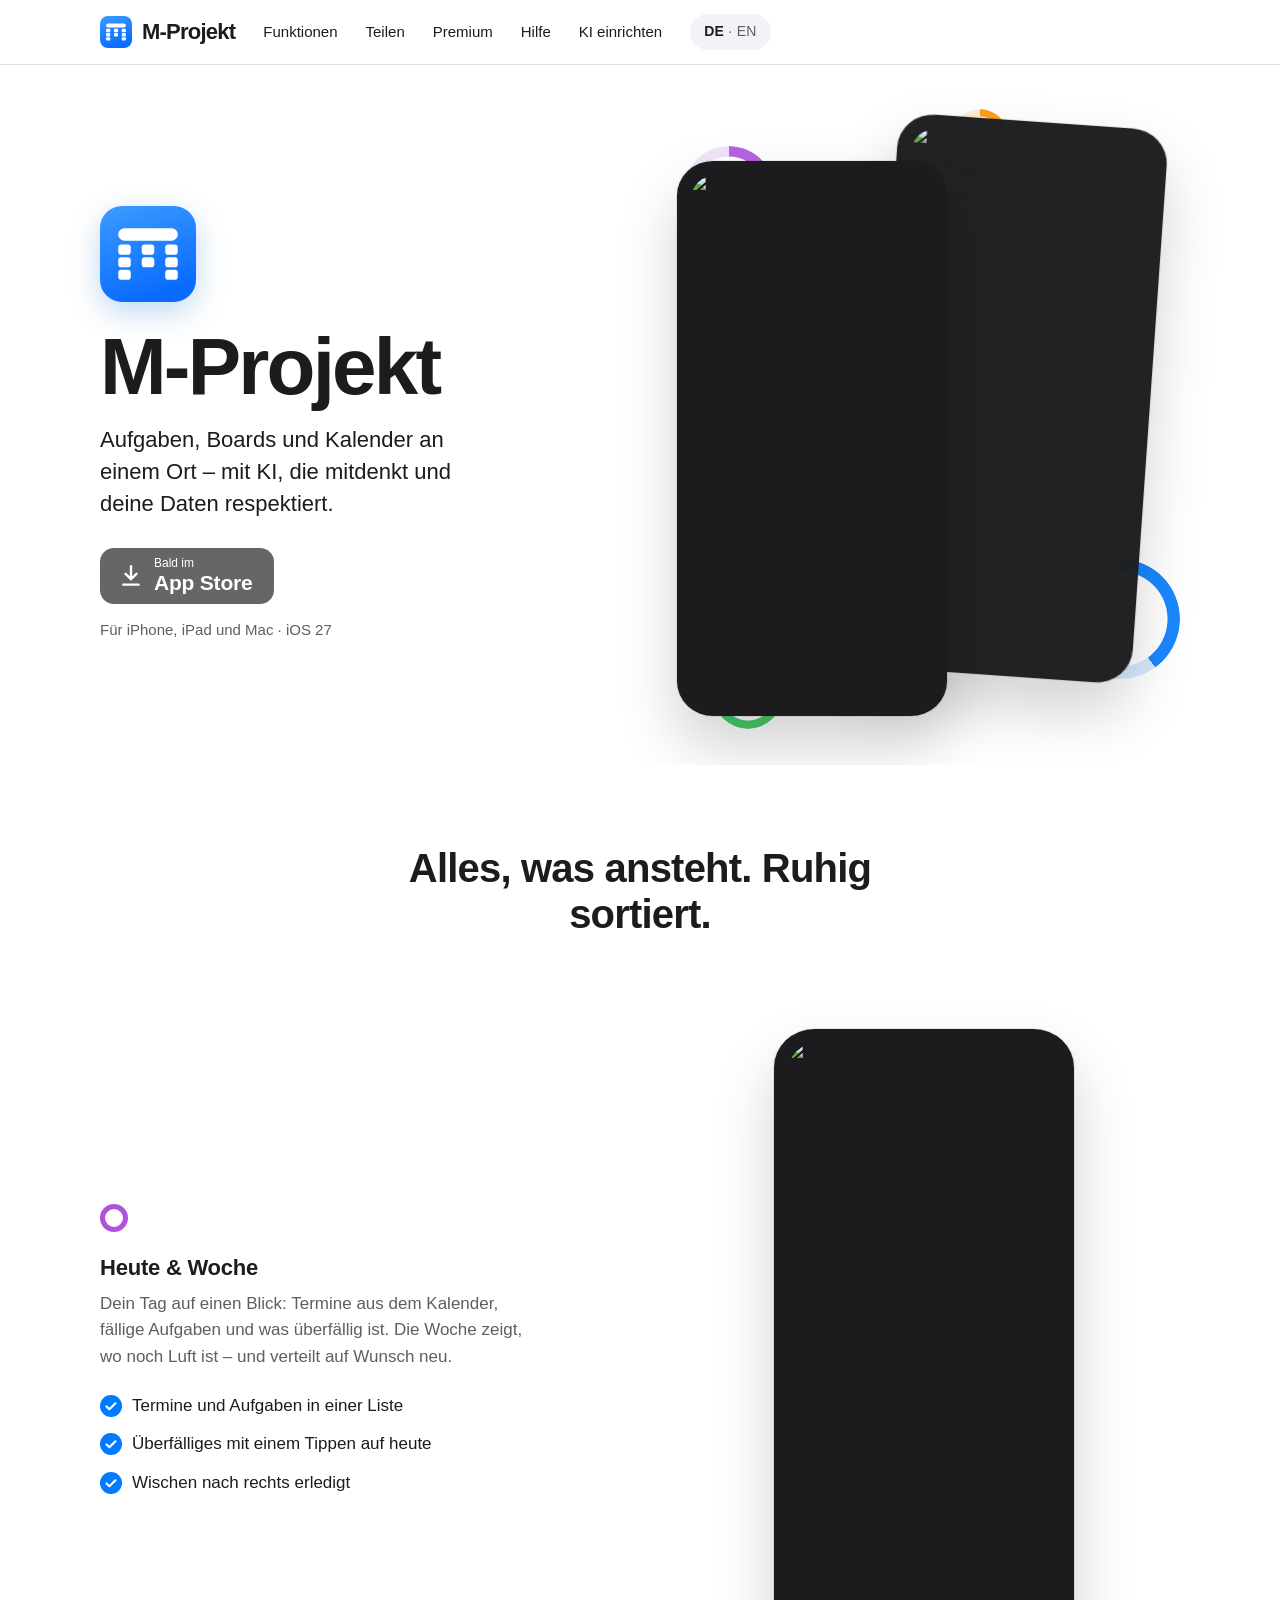
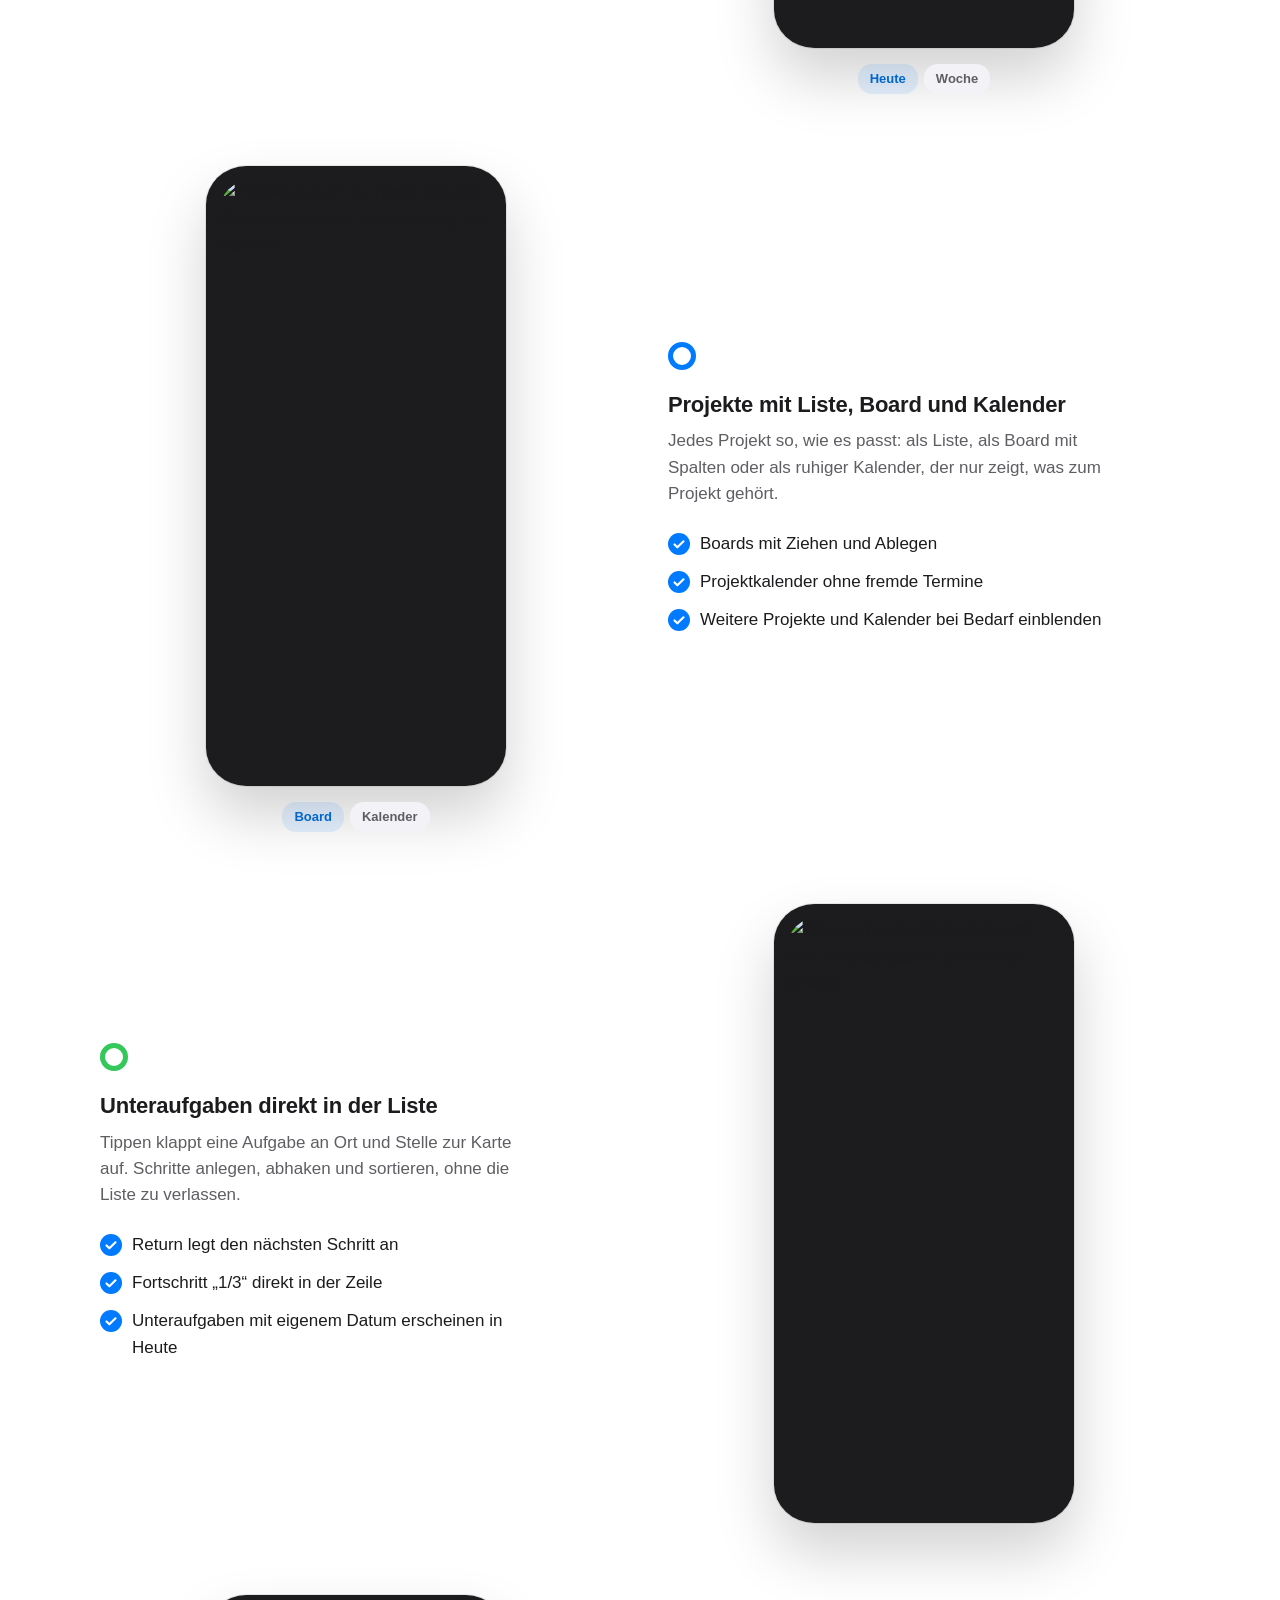
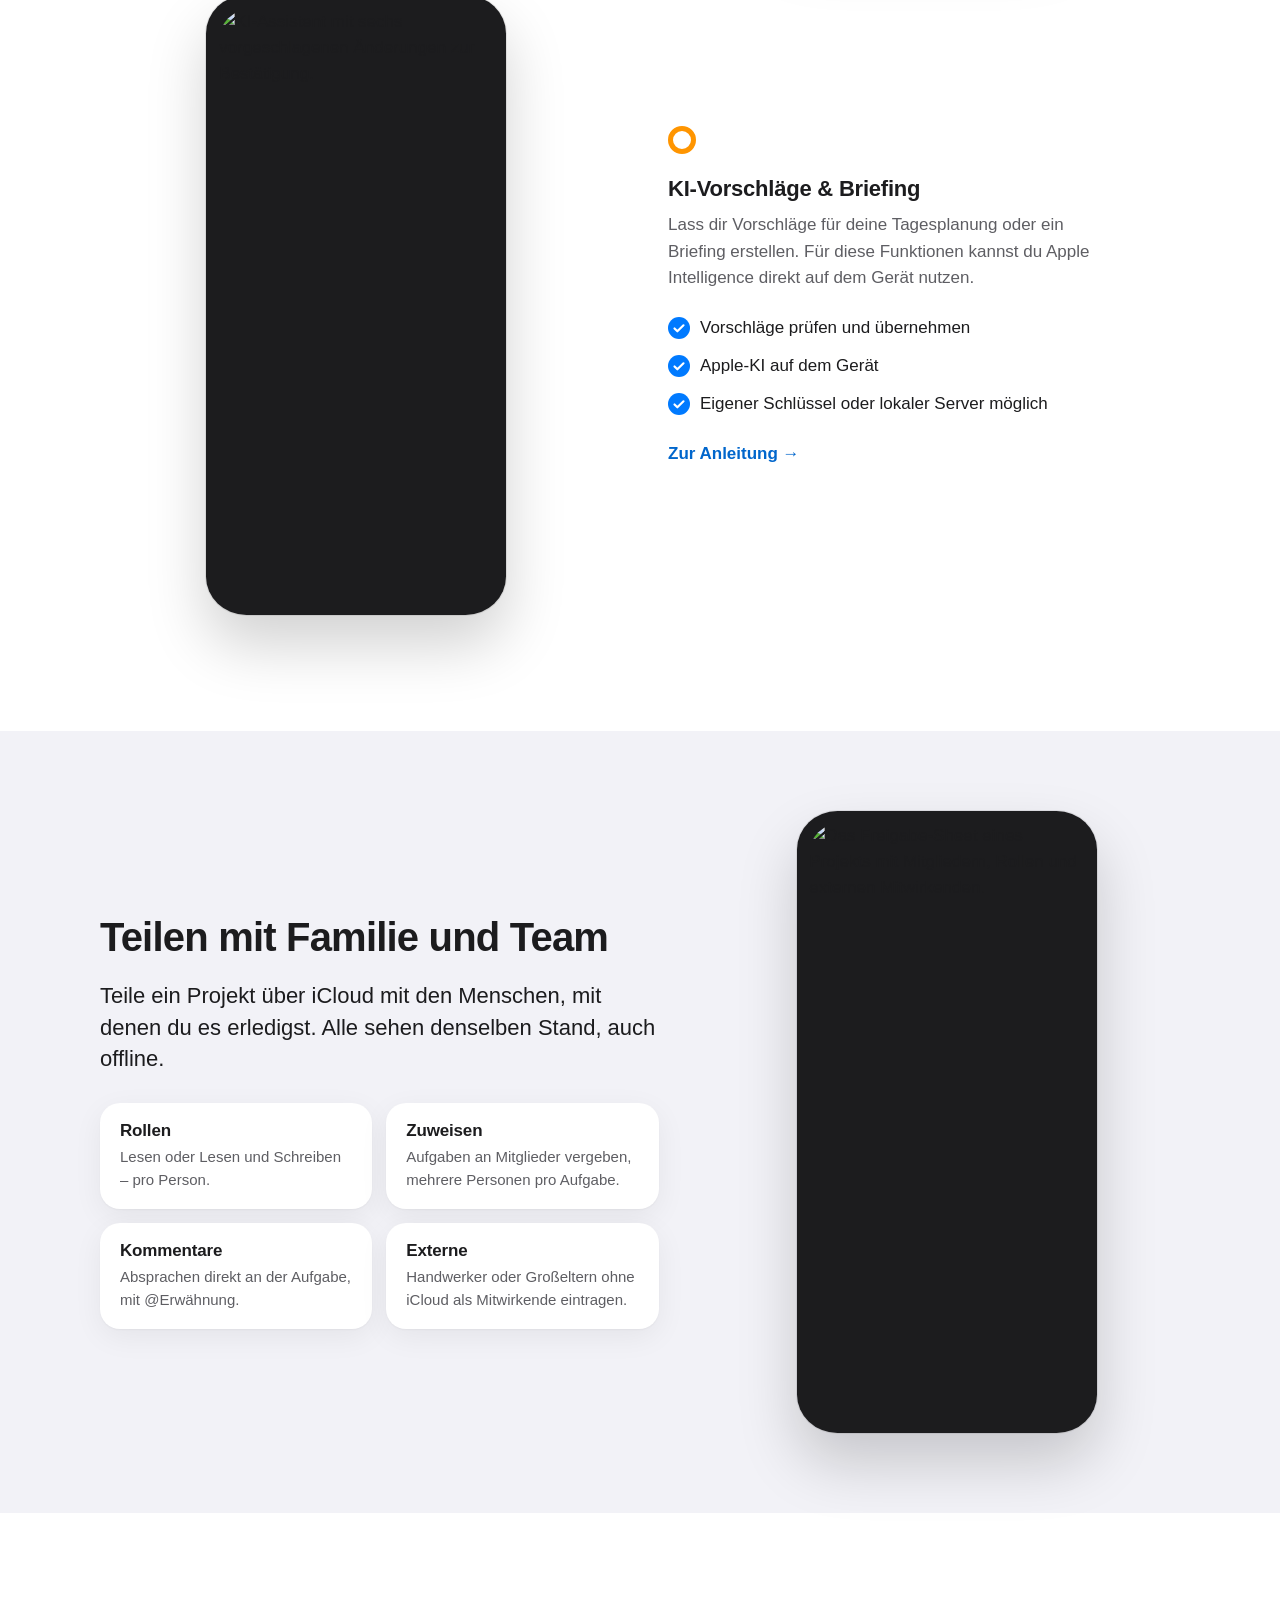
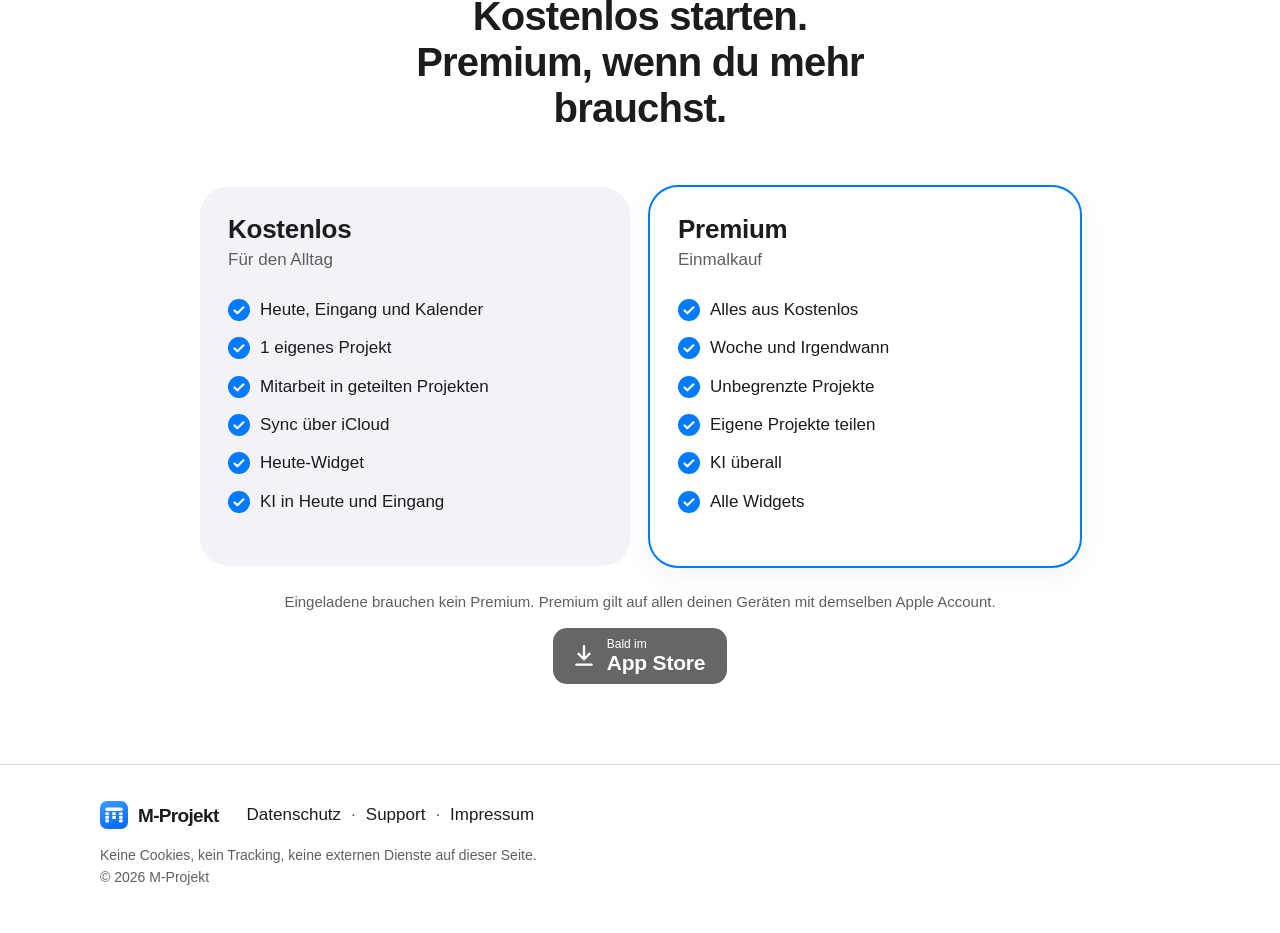
==== index.html @ ed5dd3a6 "Website für M-Projekt und aktuelle App-Funktionen überarbeiten Co-Authored-By: Claude Opus 5.5 <nore" ====
<!doctype html>
<html lang="de">
<head>
<meta charset="utf-8">
<meta name="viewport" content="width=device-width, initial-scale=1, viewport-fit=cover">
<title>M-Projekt – Aufgaben, Boards und Kalender</title>
<meta name="description" content="M-Projekt für iPhone, iPad und Mac: Aufgaben, Boards und Kalender an einem Ort – mit KI, die mitdenkt und deine Daten respektiert.">
<meta name="color-scheme" content="light dark">
<meta name="theme-color" content="#ffffff" media="(prefers-color-scheme: light)">
<meta name="theme-color" content="#000000" media="(prefers-color-scheme: dark)">
<link rel="icon" href="assets/app-icon.svg" type="image/svg+xml">
<link rel="apple-touch-icon" href="assets/apple-touch-icon.png">
<link rel="alternate" hreflang="en" href="en/index.html">
<link rel="stylesheet" href="assets/site.css">
<script src="assets/site.js"></script>
</head>
<body class="page-index">
<a class="skip" href="#inhalt">Zum Inhalt springen</a>
<header class="top">
<div class="wrap top-in">
<a class="brand" href="index.html" aria-label="M-Projekt"><img src="assets/app-icon.svg" alt="" width="32" height="32"><span class="wm" aria-hidden="true">M-Projekt</span></a>
<nav aria-label="Hauptnavigation"><ul class="nav"><li><a href="index.html#funktionen">Funktionen</a></li><li><a href="index.html#teilen">Teilen</a></li><li><a href="index.html#premium">Premium</a></li><li><a href="hilfe.html">Hilfe</a></li><li><a href="ki-setup.html">KI einrichten</a></li></ul></nav>
<a class="lang" href="en/index.html" hreflang="en" lang="en" aria-label="English"><span aria-hidden="true"><b>DE</b> · EN</span></a>
</div>
</header>
<main id="inhalt">
<section class="hero">
<div class="wrap hero-in">
<div class="hero-txt">
<img class="hero-icon" src="assets/app-icon.svg" alt="" width="96" height="96">
<h1 class="hero-wm"><span class="wm wm-xl">M-Projekt</span></h1>
<p class="lead">Aufgaben, Boards und Kalender an einem Ort – mit KI, die mitdenkt und deine Daten respektiert.</p>
<div class="hero-cta"><span class="store soon" role="note" aria-label="M-Projekt: bald im App Store"><svg class="store-ic" viewBox="0 0 24 24" aria-hidden="true"><path d="M12 3v12m0 0l-5-5m5 5l5-5M5 20h14" fill="none" stroke="currentColor" stroke-width="2.2" stroke-linecap="round" stroke-linejoin="round"/></svg><span><small>Bald im</small><strong>App Store</strong></span></span></div>
<p class="muted small">Für iPhone, iPad und Mac · iOS 27</p>
</div>
<div class="hero-img"><div class="rings hero-rings" aria-hidden="true"><span style="--c:#af52de;--p:50%"></span><span style="--c:#007aff;--p:40%"></span><span style="--c:#34c759;--p:65%"></span><span style="--c:#ff9500;--p:20%"></span></div><figure class="phone back"><picture><source srcset="assets/img/board-dark.webp" media="(prefers-color-scheme: dark)"><img src="assets/img/board.webp" alt="Projekt „Haus“ als Board mit den Spalten Finanzen, Renovierung und Routine." width="393" height="852" decoding="async"></picture></figure><figure class="phone front"><picture><source srcset="assets/img/heute-dark.webp" media="(prefers-color-scheme: dark)"><img src="assets/img/heute.webp" alt="M-Projekt auf dem iPhone: die Ansicht Heute mit zwei Terminen, einem KI-Vorschlag und den Aufgaben des Tages." width="393" height="852" decoding="async"></picture></figure></div>
</div>
</section>
<section class="sec" id="funktionen" aria-labelledby="h-funktionen">
<div class="wrap">
<h2 id="h-funktionen" class="sec-title">Alles, was ansteht. Ruhig sortiert.</h2>
<article class="feat reveal" id="f-heute">
<div class="feat-txt"><span class="ring-dot" style="--c:#af52de" aria-hidden="true"></span><h3>Heute & Woche</h3><p>Dein Tag auf einen Blick: Termine aus dem Kalender, fällige Aufgaben und was überfällig ist. Die Woche zeigt, wo noch Luft ist – und verteilt auf Wunsch neu.</p><ul class="ticks"><li><svg class="ck" viewBox="0 0 20 20" aria-hidden="true"><path d="M5 10.5l3.2 3.2L15 7" fill="none" stroke="currentColor" stroke-width="2.4" stroke-linecap="round" stroke-linejoin="round"/></svg>Termine und Aufgaben in einer Liste</li><li><svg class="ck" viewBox="0 0 20 20" aria-hidden="true"><path d="M5 10.5l3.2 3.2L15 7" fill="none" stroke="currentColor" stroke-width="2.4" stroke-linecap="round" stroke-linejoin="round"/></svg>Überfälliges mit einem Tippen auf heute</li><li><svg class="ck" viewBox="0 0 20 20" aria-hidden="true"><path d="M5 10.5l3.2 3.2L15 7" fill="none" stroke="currentColor" stroke-width="2.4" stroke-linecap="round" stroke-linejoin="round"/></svg>Wischen nach rechts erledigt</li></ul></div>
<div class="feat-img"><figure class="phone cycle"><div class="screen"><picture class="layer l0"><source srcset="assets/img/heute-dark.webp" media="(prefers-color-scheme: dark)"><img src="assets/img/heute.webp" alt="M-Projekt auf dem iPhone: die Ansicht Heute mit zwei Terminen, einem KI-Vorschlag und den Aufgaben des Tages." width="393" height="852" loading="lazy" decoding="async"></picture><picture class="layer l1"><source srcset="assets/img/woche-dark.webp" media="(prefers-color-scheme: dark)"><img src="assets/img/woche.webp" alt="" width="393" height="852" loading="lazy" decoding="async"></picture></div></figure><div class="cyc-labels" aria-hidden="true"><span class="cyc-l l0">Heute</span><span class="cyc-l l1">Woche</span></div></div></article><article class="feat reveal rev" id="f-projekte">
<div class="feat-txt"><span class="ring-dot" style="--c:#007aff" aria-hidden="true"></span><h3>Projekte mit Liste, Board und Kalender</h3><p>Jedes Projekt so, wie es passt: als Liste, als Board mit Spalten oder als ruhiger Kalender, der nur zeigt, was zum Projekt gehört.</p><ul class="ticks"><li><svg class="ck" viewBox="0 0 20 20" aria-hidden="true"><path d="M5 10.5l3.2 3.2L15 7" fill="none" stroke="currentColor" stroke-width="2.4" stroke-linecap="round" stroke-linejoin="round"/></svg>Boards mit Ziehen und Ablegen</li><li><svg class="ck" viewBox="0 0 20 20" aria-hidden="true"><path d="M5 10.5l3.2 3.2L15 7" fill="none" stroke="currentColor" stroke-width="2.4" stroke-linecap="round" stroke-linejoin="round"/></svg>Projektkalender ohne fremde Termine</li><li><svg class="ck" viewBox="0 0 20 20" aria-hidden="true"><path d="M5 10.5l3.2 3.2L15 7" fill="none" stroke="currentColor" stroke-width="2.4" stroke-linecap="round" stroke-linejoin="round"/></svg>Weitere Projekte und Kalender bei Bedarf einblenden</li></ul></div>
<div class="feat-img"><figure class="phone cycle"><div class="screen"><picture class="layer l0"><source srcset="assets/img/board-dark.webp" media="(prefers-color-scheme: dark)"><img src="assets/img/board.webp" alt="Projekt „Haus“ als Board mit den Spalten Finanzen, Renovierung und Routine." width="393" height="852" loading="lazy" decoding="async"></picture><picture class="layer l1"><source srcset="assets/img/kalender-dark.webp" media="(prefers-color-scheme: dark)"><img src="assets/img/kalender.webp" alt="" width="393" height="852" loading="lazy" decoding="async"></picture></div></figure><div class="cyc-labels" aria-hidden="true"><span class="cyc-l l0">Board</span><span class="cyc-l l1">Kalender</span></div></div></article><article class="feat reveal" id="f-unteraufgaben">
<div class="feat-txt"><span class="ring-dot" style="--c:#34c759" aria-hidden="true"></span><h3>Unteraufgaben direkt in der Liste</h3><p>Tippen klappt eine Aufgabe an Ort und Stelle zur Karte auf. Schritte anlegen, abhaken und sortieren, ohne die Liste zu verlassen.</p><ul class="ticks"><li><svg class="ck" viewBox="0 0 20 20" aria-hidden="true"><path d="M5 10.5l3.2 3.2L15 7" fill="none" stroke="currentColor" stroke-width="2.4" stroke-linecap="round" stroke-linejoin="round"/></svg>Return legt den nächsten Schritt an</li><li><svg class="ck" viewBox="0 0 20 20" aria-hidden="true"><path d="M5 10.5l3.2 3.2L15 7" fill="none" stroke="currentColor" stroke-width="2.4" stroke-linecap="round" stroke-linejoin="round"/></svg>Fortschritt „1/3“ direkt in der Zeile</li><li><svg class="ck" viewBox="0 0 20 20" aria-hidden="true"><path d="M5 10.5l3.2 3.2L15 7" fill="none" stroke="currentColor" stroke-width="2.4" stroke-linecap="round" stroke-linejoin="round"/></svg>Unteraufgaben mit eigenem Datum erscheinen in Heute</li></ul></div>
<div class="feat-img"><figure class="phone "><picture><source srcset="assets/img/unteraufgaben-dark.webp" media="(prefers-color-scheme: dark)"><img src="assets/img/unteraufgaben.webp" alt="Eine aufgeklappte Aufgabe mit drei Unteraufgaben, eine davon erledigt." width="393" height="852" loading="lazy" decoding="async"></picture></figure></div></article><article class="feat reveal rev" id="f-ki">
<div class="feat-txt"><span class="ring-dot" style="--c:#ff9500" aria-hidden="true"></span><h3>KI-Vorschläge & Briefing</h3><p>Lass dir Vorschläge für deine Tagesplanung oder ein Briefing erstellen. Für diese Funktionen kannst du Apple Intelligence direkt auf dem Gerät nutzen.</p><ul class="ticks"><li><svg class="ck" viewBox="0 0 20 20" aria-hidden="true"><path d="M5 10.5l3.2 3.2L15 7" fill="none" stroke="currentColor" stroke-width="2.4" stroke-linecap="round" stroke-linejoin="round"/></svg>Vorschläge prüfen und übernehmen</li><li><svg class="ck" viewBox="0 0 20 20" aria-hidden="true"><path d="M5 10.5l3.2 3.2L15 7" fill="none" stroke="currentColor" stroke-width="2.4" stroke-linecap="round" stroke-linejoin="round"/></svg>Apple-KI auf dem Gerät</li><li><svg class="ck" viewBox="0 0 20 20" aria-hidden="true"><path d="M5 10.5l3.2 3.2L15 7" fill="none" stroke="currentColor" stroke-width="2.4" stroke-linecap="round" stroke-linejoin="round"/></svg>Eigener Schlüssel oder lokaler Server möglich</li></ul><p><a class="link" href="ki-setup.html">Zur Anleitung →</a></p></div>
<div class="feat-img"><figure class="phone "><picture><img src="assets/img/ki-vorschlag.webp" alt="KI-Assistent mit sechs vorgeschlagenen Änderungen zur Bestätigung." width="393" height="852" loading="lazy" decoding="async"></picture></figure></div></article>
</div>
</section>
<section class="sec alt" id="teilen" aria-labelledby="h-teilen">
<div class="wrap share">
<div class="share-txt"><h2 id="h-teilen">Teilen mit Familie und Team</h2><p class="lead">Teile ein Projekt über iCloud mit den Menschen, mit denen du es erledigst. Alle sehen denselben Stand, auch offline.</p><ul class="share-grid"><li class="reveal" style="--d:0ms"><h3>Rollen</h3><p>Lesen oder Lesen und Schreiben – pro Person.</p></li><li class="reveal" style="--d:90ms"><h3>Zuweisen</h3><p>Aufgaben an Mitglieder vergeben, mehrere Personen pro Aufgabe.</p></li><li class="reveal" style="--d:180ms"><h3>Kommentare</h3><p>Absprachen direkt an der Aufgabe, mit @Erwähnung.</p></li><li class="reveal" style="--d:270ms"><h3>Externe</h3><p>Handwerker oder Großeltern ohne iCloud als Mitwirkende eintragen.</p></li></ul></div>
<div class="share-img reveal"><figure class="phone "><picture><source srcset="assets/img/teilen-dark.webp" media="(prefers-color-scheme: dark)"><img src="assets/img/teilen.webp" alt="Das Freigabe-Sheet eines Projekts mit Mitgliedern, Rollen und externen Mitwirkenden." width="393" height="852" loading="lazy" decoding="async"></picture></figure></div>
</div>
</section>
<section class="sec" id="premium" aria-labelledby="h-premium">
<div class="wrap">
<h2 id="h-premium" class="sec-title">Kostenlos starten. Premium, wenn du mehr brauchst.</h2>
<div class="plans">
<div class="plan reveal"><h3>Kostenlos</h3><p class="muted">Für den Alltag</p><ul class="ticks"><li><svg class="ck" viewBox="0 0 20 20" aria-hidden="true"><path d="M5 10.5l3.2 3.2L15 7" fill="none" stroke="currentColor" stroke-width="2.4" stroke-linecap="round" stroke-linejoin="round"/></svg>Heute, Eingang und Kalender</li><li><svg class="ck" viewBox="0 0 20 20" aria-hidden="true"><path d="M5 10.5l3.2 3.2L15 7" fill="none" stroke="currentColor" stroke-width="2.4" stroke-linecap="round" stroke-linejoin="round"/></svg>1 eigenes Projekt</li><li><svg class="ck" viewBox="0 0 20 20" aria-hidden="true"><path d="M5 10.5l3.2 3.2L15 7" fill="none" stroke="currentColor" stroke-width="2.4" stroke-linecap="round" stroke-linejoin="round"/></svg>Mitarbeit in geteilten Projekten</li><li><svg class="ck" viewBox="0 0 20 20" aria-hidden="true"><path d="M5 10.5l3.2 3.2L15 7" fill="none" stroke="currentColor" stroke-width="2.4" stroke-linecap="round" stroke-linejoin="round"/></svg>Sync über iCloud</li><li><svg class="ck" viewBox="0 0 20 20" aria-hidden="true"><path d="M5 10.5l3.2 3.2L15 7" fill="none" stroke="currentColor" stroke-width="2.4" stroke-linecap="round" stroke-linejoin="round"/></svg>Heute-Widget</li><li><svg class="ck" viewBox="0 0 20 20" aria-hidden="true"><path d="M5 10.5l3.2 3.2L15 7" fill="none" stroke="currentColor" stroke-width="2.4" stroke-linecap="round" stroke-linejoin="round"/></svg>KI in Heute und Eingang</li></ul></div>
<div class="plan pro reveal" style="--d:120ms"><h3>Premium</h3><p class="muted">Einmalkauf</p><ul class="ticks"><li><svg class="ck" viewBox="0 0 20 20" aria-hidden="true"><path d="M5 10.5l3.2 3.2L15 7" fill="none" stroke="currentColor" stroke-width="2.4" stroke-linecap="round" stroke-linejoin="round"/></svg>Alles aus Kostenlos</li><li><svg class="ck" viewBox="0 0 20 20" aria-hidden="true"><path d="M5 10.5l3.2 3.2L15 7" fill="none" stroke="currentColor" stroke-width="2.4" stroke-linecap="round" stroke-linejoin="round"/></svg>Woche und Irgendwann</li><li><svg class="ck" viewBox="0 0 20 20" aria-hidden="true"><path d="M5 10.5l3.2 3.2L15 7" fill="none" stroke="currentColor" stroke-width="2.4" stroke-linecap="round" stroke-linejoin="round"/></svg>Unbegrenzte Projekte</li><li><svg class="ck" viewBox="0 0 20 20" aria-hidden="true"><path d="M5 10.5l3.2 3.2L15 7" fill="none" stroke="currentColor" stroke-width="2.4" stroke-linecap="round" stroke-linejoin="round"/></svg>Eigene Projekte teilen</li><li><svg class="ck" viewBox="0 0 20 20" aria-hidden="true"><path d="M5 10.5l3.2 3.2L15 7" fill="none" stroke="currentColor" stroke-width="2.4" stroke-linecap="round" stroke-linejoin="round"/></svg>KI überall</li><li><svg class="ck" viewBox="0 0 20 20" aria-hidden="true"><path d="M5 10.5l3.2 3.2L15 7" fill="none" stroke="currentColor" stroke-width="2.4" stroke-linecap="round" stroke-linejoin="round"/></svg>Alle Widgets</li></ul></div>
</div>
<p class="muted center small">Eingeladene brauchen kein Premium. Premium gilt auf allen deinen Geräten mit demselben Apple Account.</p>
<div class="center"><span class="store soon" role="note" aria-label="M-Projekt: bald im App Store"><svg class="store-ic" viewBox="0 0 24 24" aria-hidden="true"><path d="M12 3v12m0 0l-5-5m5 5l5-5M5 20h14" fill="none" stroke="currentColor" stroke-width="2.2" stroke-linecap="round" stroke-linejoin="round"/></svg><span><small>Bald im</small><strong>App Store</strong></span></span></div>
</div>
</section>
</main>
<footer class="foot">
<div class="wrap foot-in">
<div class="foot-brand"><img src="assets/app-icon.svg" alt="" width="28" height="28"><span class="wm wm-s" aria-hidden="true">M-Projekt</span><span class="vh">M-Projekt</span></div>
<nav aria-label="Footer"><ul class="foot-nav"><li><a href="datenschutz.html">Datenschutz</a></li><li><a href="hilfe.html">Support</a></li><li><a href="impressum.html">Impressum</a></li></ul></nav>
<p class="foot-note">Keine Cookies, kein Tracking, keine externen Dienste auf dieser Seite.<br>© 2026 M-Projekt</p>
</div>
</footer>
</body>
</html>
---- assets/site.css ----
/* M-Projekt – Website
   Statisch, ohne externe Schriften, Skripte oder Tracking.
   Farben und Formen aus dem App-Design (iOS 27, Liquid Glass). */

:root {
  color-scheme: light dark;
  --bg: #ffffff;
  --bg2: #f2f2f7;
  --card: #ffffff;
  --card2: #f2f2f7;
  --text: #1c1c1e;
  --text2: #5e5e63;
  --sep: rgba(60, 60, 67, 0.16);
  --accent: #0066cc;          /* Text & Links (AA auf Weiß/Grau) */
  --accent-ui: #007aff;       /* Systemblau für Flächen und Symbole */
  --accent-soft: rgba(0, 122, 255, 0.10);
  --btn: #0066cc;
  --btn-text: #ffffff;
  --store: #000000;
  --store-text: #ffffff;
  --glass: rgba(255, 255, 255, 0.72);
  --shadow: 0 1px 2px rgba(0, 0, 0, 0.04), 0 8px 30px rgba(0, 0, 0, 0.06);
  --phone-edge: #1c1c1e;
  --purple: #af52de; --blue: #007aff; --green: #34c759; --orange: #ff9500;
  --r-lg: 28px; --r-md: 20px; --r-sm: 14px;
  --wrap: 1120px;
  --font: -apple-system, BlinkMacSystemFont, "SF Pro Text", "SF Pro Display", "Helvetica Neue", "Segoe UI", Roboto, Arial, sans-serif;
}
@media (prefers-color-scheme: dark) {
  :root {
    --bg: #000000;
    --bg2: #1c1c1e;
    --card: #1c1c1e;
    --card2: #2c2c2e;
    --text: #ffffff;
    --text2: #aeaeb2;
    --sep: rgba(84, 84, 88, 0.6);
    --accent: #4da3ff;
    --accent-ui: #0a84ff;
    --accent-soft: rgba(10, 132, 255, 0.18);
    --btn: #0a5fd1;
    --store: #ffffff;
    --store-text: #000000;
    --glass: rgba(28, 28, 30, 0.72);
    --shadow: 0 0 0 1px rgba(255, 255, 255, 0.06);
    --phone-edge: #3a3a3c;
  }
}

*, *::before, *::after { box-sizing: border-box; }
html { -webkit-text-size-adjust: 100%; scroll-padding-top: 120px; }
@media (prefers-reduced-motion: no-preference) { html { scroll-behavior: smooth; } }
body {
  margin: 0; background: var(--bg); color: var(--text);
  font-family: var(--font); font-size: 17px; line-height: 1.55;
  -webkit-font-smoothing: antialiased;
  display: flex; flex-direction: column; min-height: 100vh;
}
main { flex: 1 0 auto; }
img { max-width: 100%; height: auto; display: block; }
a { color: var(--accent); text-underline-offset: 3px; }
a:hover { text-decoration-thickness: 2px; }
:focus-visible { outline: 3px solid var(--accent-ui); outline-offset: 3px; border-radius: 8px; }
h1, h2, h3 { line-height: 1.15; letter-spacing: -0.02em; margin: 0 0 0.5em; }
h1 { font-size: clamp(32px, 6vw, 64px); font-weight: 800; overflow-wrap: break-word; -webkit-hyphens: auto; hyphens: auto; }
h2 { font-size: clamp(28px, 3.6vw, 40px); font-weight: 700; }
h3 { font-size: 22px; font-weight: 700; letter-spacing: -0.01em; }
p { margin: 0 0 1em; }
.wrap { max-width: var(--wrap); margin: 0 auto; padding: 0 20px; }
.lead { font-size: clamp(19px, 2vw, 22px); line-height: 1.45; color: var(--text); }
.muted { color: var(--text2); }
.small { font-size: 15px; }
.center { text-align: center; }
.sr { position: absolute; width: 1px; height: 1px; overflow: hidden; clip: rect(0 0 0 0); white-space: nowrap; }

.skip { position: absolute; left: 12px; top: -60px; z-index: 100; background: var(--btn); color: #fff; padding: 10px 16px; border-radius: 12px; font-weight: 600; }
.skip:focus { top: 12px; }

/* ---------- Kopf ---------- */
.top { position: sticky; top: 0; z-index: 50; background: var(--glass); -webkit-backdrop-filter: saturate(180%) blur(20px); backdrop-filter: saturate(180%) blur(20px); border-bottom: 0.5px solid var(--sep); }
.top-in { display: flex; align-items: center; gap: 16px; height: 64px; }
.brand { display: flex; align-items: center; gap: 10px; color: var(--text); text-decoration: none; font-weight: 700; font-size: 19px; letter-spacing: -0.01em; }
.brand img { border-radius: 8px; }
.wm { display: block; flex: none; color: var(--text); font-size: 22px; font-weight: 700; letter-spacing: -0.035em; line-height: 1.12; white-space: nowrap; }
.wm-s { font-size: 19px; }
.wm-xl { font-size: clamp(46px, 7.4vw, 80px); }
.vh { position: absolute; width: 1px; height: 1px; padding: 0; margin: -1px; overflow: hidden; clip: rect(0 0 0 0); white-space: nowrap; border: 0; }
.hero-wm { margin: 0 0 14px; }
.nav { display: flex; gap: 4px; list-style: none; margin: 0 0 0 auto; padding: 0; }
.nav a { display: block; padding: 8px 12px; border-radius: 18px; color: var(--text); text-decoration: none; font-size: 15px; font-weight: 500; }
.nav a:hover, .nav a[aria-current="page"] { background: var(--accent-soft); color: var(--accent); }
.lang { display: inline-flex; align-items: center; height: 36px; padding: 0 14px; border-radius: 18px; background: var(--card2); color: var(--text2); text-decoration: none; font-size: 14px; letter-spacing: 0.02em; white-space: nowrap; }
.lang b { color: var(--text); }
.lang:hover { background: var(--accent-soft); }
@media (max-width: 860px) {
  .top-in { flex-wrap: wrap; height: auto; padding-top: 10px; gap: 6px 16px; }
  .brand { height: 44px; }
  .lang { margin-left: auto; }
  .top nav { order: 3; width: 100%; }
  .nav { margin: 0 -8px 8px; overflow-x: auto; scrollbar-width: none; -webkit-overflow-scrolling: touch; }
  .nav::-webkit-scrollbar { display: none; }
  .nav a { white-space: nowrap; padding: 6px 10px; font-size: 15px; }
}

/* ---------- Hero ---------- */
.hero { padding: 56px 0 24px; overflow: hidden; }
.hero-in { display: grid; grid-template-columns: 1.05fr 1fr; gap: 40px; align-items: center; }
.hero-icon { width: 96px; height: 96px; border-radius: 22px; box-shadow: 0 10px 30px rgba(0, 102, 204, 0.25); margin-bottom: 20px; }
.hero h1 { margin-bottom: 12px; }
.hero .lead { max-width: 30ch; margin-bottom: 28px; }
.hero-cta { display: flex; flex-wrap: wrap; gap: 12px; margin-bottom: 14px; }
.hero-img { position: relative; height: 620px; }
.hero-img .phone { position: absolute; width: 270px; }
.hero-img .phone.front { right: 46%; top: 40px; z-index: 2; }
.hero-img .phone.back { right: 6%; top: 0; transform: rotate(4deg); opacity: 0.98; }
@media (max-width: 860px) {
  .hero { padding-top: 36px; }
  .hero-in { grid-template-columns: 1fr; text-align: center; }
  .hero-icon { margin: 0 auto 18px; width: 84px; height: 84px; }
  .hero-wm .wm { margin: 0 auto; }
  .hero .lead { margin-left: auto; margin-right: auto; }
  .hero-cta { justify-content: center; }
  .hero-img { height: 470px; max-width: 420px; width: 100%; margin: 0 auto; }
  .hero-img .phone { width: 205px; }
  .hero-img .phone.front { right: auto; left: 2%; top: 30px; }
  .hero-img .phone.back { right: 2%; }
}

.store { display: inline-flex; align-items: center; gap: 10px; height: 56px; padding: 0 22px 0 18px; border-radius: 14px; background: var(--store); color: var(--store-text); text-decoration: none; }
.store-ic { width: 26px; height: 26px; }
.store span { display: flex; flex-direction: column; line-height: 1.1; text-align: left; }
.store small { font-size: 12px; }
.store strong { font-size: 21px; font-weight: 600; letter-spacing: -0.01em; }
.store:hover { opacity: 0.88; }
.store.soon { opacity: 0.6; cursor: default; }
.store.soon:hover { opacity: 0.6; }

/* Projektringe (Deko) */
.rings { position: absolute; inset: 0; pointer-events: none; }
.rings span { position: absolute; width: 120px; height: 120px; border-radius: 50%;
  background: conic-gradient(var(--c) var(--p), color-mix(in srgb, var(--c) 18%, transparent) 0);
  -webkit-mask: radial-gradient(circle, transparent 47px, #000 48px); mask: radial-gradient(circle, transparent 47px, #000 48px); opacity: 0.9; }
.hero-rings span:nth-child(1) { left: 2%; top: 4%; width: 92px; height: 92px; -webkit-mask: radial-gradient(circle, transparent 35px, #000 36px); mask: radial-gradient(circle, transparent 35px, #000 36px); }
.hero-rings span:nth-child(2) { right: 0; bottom: 10%; }
.hero-rings span:nth-child(3) { left: 8%; bottom: 2%; width: 70px; height: 70px; -webkit-mask: radial-gradient(circle, transparent 26px, #000 27px); mask: radial-gradient(circle, transparent 26px, #000 27px); }
.hero-rings span:nth-child(4) { right: 34%; top: -2%; width: 56px; height: 56px; -webkit-mask: radial-gradient(circle, transparent 20px, #000 21px); mask: radial-gradient(circle, transparent 20px, #000 21px); }
.ring-dot { display: inline-block; width: 28px; height: 28px; border-radius: 50%; border: 5px solid var(--c); margin-bottom: 14px; }

/* iPhone-Rahmen */
.phone { margin: 0; border-radius: 13.5% / 6.2%; overflow: hidden; background: var(--phone-edge); padding: 2.6%;
  box-shadow: 0 30px 60px rgba(0, 0, 0, 0.18), 0 0 0 1px rgba(0, 0, 0, 0.08); }
.phone picture, .phone img { border-radius: 11.5% / 5.3%; overflow: hidden; width: 100%; }
@media (prefers-color-scheme: dark) { .phone { box-shadow: 0 30px 60px rgba(0, 0, 0, 0.6), 0 0 0 1px rgba(255, 255, 255, 0.12); } }

/* ---------- Abschnitte ---------- */
.sec { padding: 80px 0; }
.sec.alt { background: var(--bg2); }
.sec-title { text-align: center; max-width: 22ch; margin: 0 auto 56px; }
.feat { display: grid; grid-template-columns: 1fr 1fr; gap: 56px; align-items: center; padding: 36px 0; }
.feat.rev .feat-txt { order: 2; }
.feat-txt { max-width: 46ch; }
.feat-txt p { color: var(--text2); }
.feat-img { display: flex; justify-content: center; }
.feat-img .phone { width: min(300px, 74vw); }
.ticks { list-style: none; padding: 0; margin: 0 0 1em; }
.ticks li { display: flex; gap: 10px; align-items: flex-start; padding: 6px 0; }
.ck { width: 22px; height: 22px; flex: none; color: #ffffff; background: var(--accent-ui); border-radius: 50%; padding: 2px; margin-top: 2px; }
.link { font-weight: 600; text-decoration: none; }
.link:hover { text-decoration: underline; }
@media (max-width: 860px) {
  .sec { padding: 56px 0; }
  .sec-title { margin-bottom: 28px; }
  .feat, .feat.rev { grid-template-columns: 1fr; gap: 28px; padding: 28px 0; }
  .feat.rev .feat-txt { order: 0; }
  .feat-txt { max-width: none; }
}

/* Teilen */
.share { display: grid; grid-template-columns: 1.2fr 1fr; gap: 56px; align-items: center; }
.share-grid { list-style: none; padding: 0; margin: 28px 0 0; display: grid; grid-template-columns: 1fr 1fr; gap: 14px; }
.share-grid li { background: var(--card); border-radius: var(--r-md); padding: 18px 20px; box-shadow: var(--shadow); }
.share-grid h3 { font-size: 17px; margin-bottom: 4px; }
.share-grid p { margin: 0; color: var(--text2); font-size: 15px; }
.share-img { display: flex; justify-content: center; }
.share-img .phone { width: min(300px, 74vw); }
@media (max-width: 860px) { .share { grid-template-columns: 1fr; gap: 32px; } }
@media (max-width: 480px) { .share-grid { grid-template-columns: 1fr; } }

/* Premium */
.plans { display: grid; grid-template-columns: 1fr 1fr; gap: 20px; max-width: 880px; margin: 0 auto 24px; }
.plan { background: var(--card2); border-radius: var(--r-lg); padding: 28px; }
.plan h3 { font-size: 26px; margin-bottom: 2px; }
.plan .muted { margin-bottom: 18px; }
.plan.pro { background: var(--card); box-shadow: 0 0 0 2px var(--accent-ui), var(--shadow); }
@media (max-width: 720px) { .plans { grid-template-columns: 1fr; } }

/* ---------- Fuß ---------- */
.foot { border-top: 0.5px solid var(--sep); padding: 36px 0 44px; background: var(--bg); }
.foot-in { display: flex; flex-wrap: wrap; align-items: center; gap: 16px 28px; }
.foot-brand { display: flex; align-items: center; gap: 10px; font-weight: 700; }
.foot-brand img { border-radius: 7px; }
.foot-nav { display: flex; list-style: none; margin: 0; padding: 0; gap: 0; }
.foot-nav li + li::before { content: "·"; color: var(--text2); padding: 0 10px; }
.foot-nav a { color: var(--text); text-decoration: none; font-weight: 500; }
.foot-nav a:hover { color: var(--accent); text-decoration: underline; }
.foot-note { flex-basis: 100%; margin: 0; color: var(--text2); font-size: 14px; }

/* ---------- Unterseiten ---------- */
.page { padding: 48px 20px 80px; }
.page-head { max-width: 720px; margin-bottom: 32px; }
.card { background: var(--card2); border-radius: var(--r-lg); padding: 28px; }
.btn { display: inline-flex; align-items: center; justify-content: center; height: 50px; padding: 0 24px; border-radius: 25px; background: var(--btn); color: var(--btn-text); font-weight: 600; text-decoration: none; white-space: nowrap; }
.btn:hover { filter: brightness(1.08); }

/* Hilfe */
.contact { display: flex; gap: 24px; align-items: center; justify-content: space-between; margin-bottom: 48px; }
.contact h2 { font-size: 26px; }
.contact p:last-child { margin-bottom: 0; }
@media (max-width: 720px) { .contact { flex-direction: column; align-items: flex-start; } }
.chips { display: flex; flex-wrap: wrap; gap: 8px; list-style: none; padding: 0; margin: 0 0 8px; }
.chips a { display: inline-block; padding: 7px 14px; border-radius: 18px; background: var(--card2); color: var(--text); text-decoration: none; font-size: 15px; font-weight: 500; }
.chips a:hover { background: var(--accent-soft); color: var(--accent); }
.faq-group { font-size: 15px; text-transform: uppercase; letter-spacing: 0.06em; color: var(--text2); margin: 32px 0 10px; }
.faq { background: var(--card2); border-radius: var(--r-md); overflow: hidden; max-width: 820px; }
.faq details + details { border-top: 0.5px solid var(--sep); }
.faq summary { list-style: none; cursor: pointer; padding: 18px 56px 18px 20px; font-weight: 600; position: relative; }
.faq summary::-webkit-details-marker { display: none; }
.faq summary::after { content: ""; position: absolute; right: 22px; top: 50%; width: 10px; height: 10px; margin-top: -7px; border-right: 2.5px solid var(--text2); border-bottom: 2.5px solid var(--text2); transform: rotate(45deg); transition: transform 0.2s; }
.faq details[open] summary::after { transform: rotate(-135deg); margin-top: -2px; }
.faq summary:focus-visible { outline-offset: -3px; border-radius: 0; }
.ans { padding: 0 20px 18px; color: var(--text2); max-width: 68ch; }
.ans p { margin: 0; }

/* KI einrichten */
.ways { list-style: none; padding: 0; margin: 0 0 32px; display: grid; grid-template-columns: repeat(3, 1fr); gap: 14px; }
.way { display: flex; flex-direction: column; height: 100%; padding: 20px; border-radius: var(--r-md); background: var(--card2); color: var(--text); text-decoration: none; }
.way strong { font-size: 18px; margin-bottom: 4px; }
.way span:last-child { color: var(--text2); font-size: 15px; }
.way:hover { box-shadow: 0 0 0 2px var(--accent-ui); }
.way .ring-dot { width: 22px; height: 22px; border-width: 4px; margin-bottom: 10px; }
@media (max-width: 720px) { .ways { grid-template-columns: 1fr; } }
.ai-sec { display: grid; grid-template-columns: 1fr 230px; gap: 32px; align-items: start; margin-bottom: 20px; }
.ai-sec h2 { font-size: 28px; }
.ai-txt > p { color: var(--text2); max-width: 60ch; }
.ai-img .phone.small { width: 230px; }
.steps { list-style: none; padding: 0; margin: 20px 0; display: grid; gap: 14px; }
.steps li { display: flex; gap: 14px; align-items: flex-start; }
.steps p { margin: 0; }
.step-n { flex: none; width: 30px; height: 30px; border-radius: 15px; background: var(--btn); color: #fff; font-weight: 700; font-size: 15px; display: flex; align-items: center; justify-content: center; }
.note { font-size: 15px; padding: 12px 14px; border-radius: var(--r-sm); background: var(--accent-soft); color: var(--text); margin: 0; max-width: 60ch; }
@media (max-width: 720px) {
  .ai-sec { grid-template-columns: 1fr; }
  .ai-img { display: flex; justify-content: center; }
  .ai-img .phone.small { width: 200px; }
}

/* Langtext (Datenschutz, Impressum) */
.doc { padding: 48px 20px 80px; }
.doc-head { max-width: 68ch; margin-bottom: 32px; }
.doc-grid { display: grid; grid-template-columns: 240px minmax(0, 1fr); gap: 56px; align-items: start; }
.toc { position: sticky; top: 88px; }
.toc summary { font-weight: 700; font-size: 15px; text-transform: uppercase; letter-spacing: 0.06em; color: var(--text2); cursor: pointer; margin-bottom: 8px; }
.toc ol { margin: 0; padding: 0 0 0 1.4em; font-size: 15px; }
.toc li { padding: 4px 0; color: var(--text2); }
.toc a { color: var(--text); text-decoration: none; }
.toc a:hover { color: var(--accent); text-decoration: underline; }
.prose { max-width: 68ch; }
.prose h2 { font-size: 24px; margin-top: 1.6em; }
.prose section:first-child h2, .prose h2:first-child { margin-top: 0; }
.prose .num { color: var(--text2); font-weight: 600; }
.prose li { margin-bottom: 0.3em; }
.ph { display: inline-block; font-size: 14px; font-weight: 600; color: var(--accent); background: var(--accent-soft); padding: 4px 10px; border-radius: 10px; }
.narrow .prose { max-width: 60ch; }
.prose h3 { font-size: 18px; margin-top: 1.4em; }
.prose code { font-size: 0.92em; }
/* Tabelle Zwecke und Rechtsgrundlagen: auf schmalen Bildschirmen seitlich scrollbar */
.table-wrap { overflow-x: auto; margin: 1em 0; }
.prose table { border-collapse: collapse; width: 100%; font-size: 15px; }
.prose th, .prose td { text-align: left; vertical-align: top; padding: 8px 10px; border-bottom: 0.5px solid var(--sep); }
.prose th { color: var(--text2); font-weight: 700; }
@media (max-width: 860px) {
  .doc-grid { grid-template-columns: 1fr; gap: 24px; }
  .toc { position: static; background: var(--card2); border-radius: var(--r-md); padding: 16px 18px; }
  .toc summary { margin: 0; }
  .toc details[open] summary { margin-bottom: 8px; }
}

@media print {
  .top, .foot, .toc, .skip { display: none; }
  body { color: #000; background: #fff; }
}

/* ---------- Wechselnde Screens ---------- */
.phone.cycle .screen { position: relative; border-radius: 11.5% / 5.3%; overflow: hidden; }
.phone.cycle .layer { display: block; }
.phone.cycle .layer.l1 { position: absolute; inset: 0; opacity: 0; }
.cyc-labels { display: flex; justify-content: center; gap: 6px; margin-top: 16px; }
.cyc-l { font-size: 13px; font-weight: 600; padding: 5px 12px; border-radius: 14px; background: var(--card2); color: var(--text2); }
.cyc-l.l0 { background: var(--accent-soft); color: var(--accent); }
.feat-img { flex-direction: column; align-items: center; }

/* ---------- Animationen (nur wenn Bewegung erwünscht) ---------- */
@property --p { syntax: "<percentage>"; inherits: false; initial-value: 0%; }
@media (prefers-reduced-motion: no-preference) {
  @view-transition { navigation: auto; }
  ::view-transition-old(root), ::view-transition-new(root) { animation-duration: 0.28s; }

  /* Kopfzeile wird beim Scrollen etwas deutlicher */
  .top { transition: box-shadow 0.3s, background-color 0.3s; }
  .top.scrolled { box-shadow: 0 6px 24px rgba(0, 0, 0, 0.06); }

  /* Hero: Einblenden in Stufen */
  .hero-txt > * { animation: up 0.8s cubic-bezier(0.2, 0.7, 0.2, 1) both; }
  .hero-txt > :nth-child(1) { animation-name: pop; animation-duration: 0.9s; }
  .hero-txt > :nth-child(2) { animation-delay: 0.08s; }
  .hero-txt > :nth-child(3) { animation-delay: 0.16s; }
  .hero-txt > :nth-child(4) { animation-delay: 0.26s; }
  .hero-txt > :nth-child(5) { animation-delay: 0.34s; }
  .hero-img .phone.front { animation: phoneIn 1.1s 0.15s cubic-bezier(0.2, 0.75, 0.2, 1) both, float 7s 1.4s ease-in-out infinite; }
  .hero-img .phone.back { animation: phoneInBack 1.1s 0.3s cubic-bezier(0.2, 0.75, 0.2, 1) both, floatBack 8s 1.6s ease-in-out infinite; }
  .rings span { animation: ring 1.6s 0.5s cubic-bezier(0.3, 0.8, 0.2, 1) both, spin 30s 2s linear infinite; }
  .rings span:nth-child(2) { animation-delay: 0.7s, 2s; animation-direction: normal, reverse; }
  .rings span:nth-child(3) { animation-delay: 0.9s, 2s; }
  .rings span:nth-child(4) { animation-delay: 1.1s, 2s; animation-direction: normal, reverse; }

  /* Wechselnde Screens: Heute ↔ Woche, Board ↔ Kalender */
  .phone.cycle .layer.l1 { animation: xfade 9s 1s ease-in-out infinite; }
  .cyc-l { transition: background-color 0.4s, color 0.4s; }
  .cyc-l.l0 { animation: tab0 9s 1s step-end infinite; }
  .cyc-l.l1 { animation: tab1 9s 1s step-end infinite; }

  /* Beim Scrollen einblenden */
  .anim .reveal { transition: opacity 0.8s cubic-bezier(0.2, 0.7, 0.2, 1) var(--d, 0s), transform 0.8s cubic-bezier(0.2, 0.7, 0.2, 1) var(--d, 0s); }
  .anim .reveal:not(.in) { opacity: 0; transform: translateY(28px); }
  .anim .feat.reveal .phone { transition: transform 1s cubic-bezier(0.2, 0.7, 0.2, 1) 0.1s; }
  .anim .feat.reveal:not(.in) .phone { transform: translateY(40px) rotate(-3deg) scale(0.96); }
  .anim .feat.rev.reveal:not(.in) .phone { transform: translateY(40px) rotate(3deg) scale(0.96); }
  .anim .feat.reveal .ring-dot { transition: transform 0.6s cubic-bezier(0.3, 1.6, 0.5, 1) 0.2s; }
  .anim .feat.reveal:not(.in) .ring-dot { transform: scale(0); }
  .anim .reveal .ticks li { transition: opacity 0.5s, transform 0.5s; }
  .anim .reveal .ticks li:nth-child(2) { transition-delay: 0.1s; }
  .anim .reveal .ticks li:nth-child(3) { transition-delay: 0.2s; }
  .anim .reveal .ticks li:nth-child(4) { transition-delay: 0.3s; }
  .anim .reveal .ticks li:nth-child(5) { transition-delay: 0.4s; }
  .anim .reveal .ticks li:nth-child(6) { transition-delay: 0.5s; }
  .anim .reveal:not(.in) .ticks li { opacity: 0; transform: translateX(-10px); }
  .anim .reveal.in .ck { animation: tick 0.5s cubic-bezier(0.3, 1.6, 0.5, 1) both; animation-delay: inherit; }

  /* Hover */
  .store, .btn, .way, .chips a, .share-grid li { transition: transform 0.2s, box-shadow 0.2s, opacity 0.2s, background-color 0.2s; }
  .store:not(.soon):hover, .btn:hover { transform: translateY(-2px); }
  .share-grid li:hover, .way:hover { transform: translateY(-3px); }

  /* FAQ weich aufklappen (wo der Browser es kann) */
  :root { interpolate-size: allow-keywords; }
  .faq details::details-content { height: 0; overflow: clip; transition: height 0.3s ease, content-visibility 0.3s allow-discrete; }
  .faq details[open]::details-content { height: auto; }
}
@keyframes up { from { opacity: 0; transform: translateY(18px); } }
@keyframes pop { 0% { opacity: 0; transform: scale(0.6) rotate(-8deg); } 60% { transform: scale(1.06) rotate(2deg); } 100% { opacity: 1; transform: none; } }
@keyframes phoneIn { from { opacity: 0; transform: translateY(80px) rotate(-6deg); } }
@keyframes phoneInBack { from { opacity: 0; transform: translate(60px, 40px) rotate(12deg); } }
@keyframes float { 50% { transform: translateY(-10px); } }
@keyframes floatBack { 0%, 100% { transform: rotate(4deg); } 50% { transform: rotate(4deg) translateY(-14px); } }
@keyframes ring { from { --p: 0%; opacity: 0; transform: scale(0.7); } }
@keyframes spin { to { transform: rotate(360deg); } }
@keyframes xfade { 0%, 42% { opacity: 0; } 50%, 92% { opacity: 1; } 100% { opacity: 0; } }
@keyframes tab0 { 0% { background: var(--accent-soft); color: var(--accent); } 46% { background: var(--card2); color: var(--text2); } 96% { background: var(--accent-soft); color: var(--accent); } }
@keyframes tab1 { 0% { background: var(--card2); color: var(--text2); } 46% { background: var(--accent-soft); color: var(--accent); } 96% { background: var(--card2); color: var(--text2); } }
@keyframes tick { from { transform: scale(0); } }
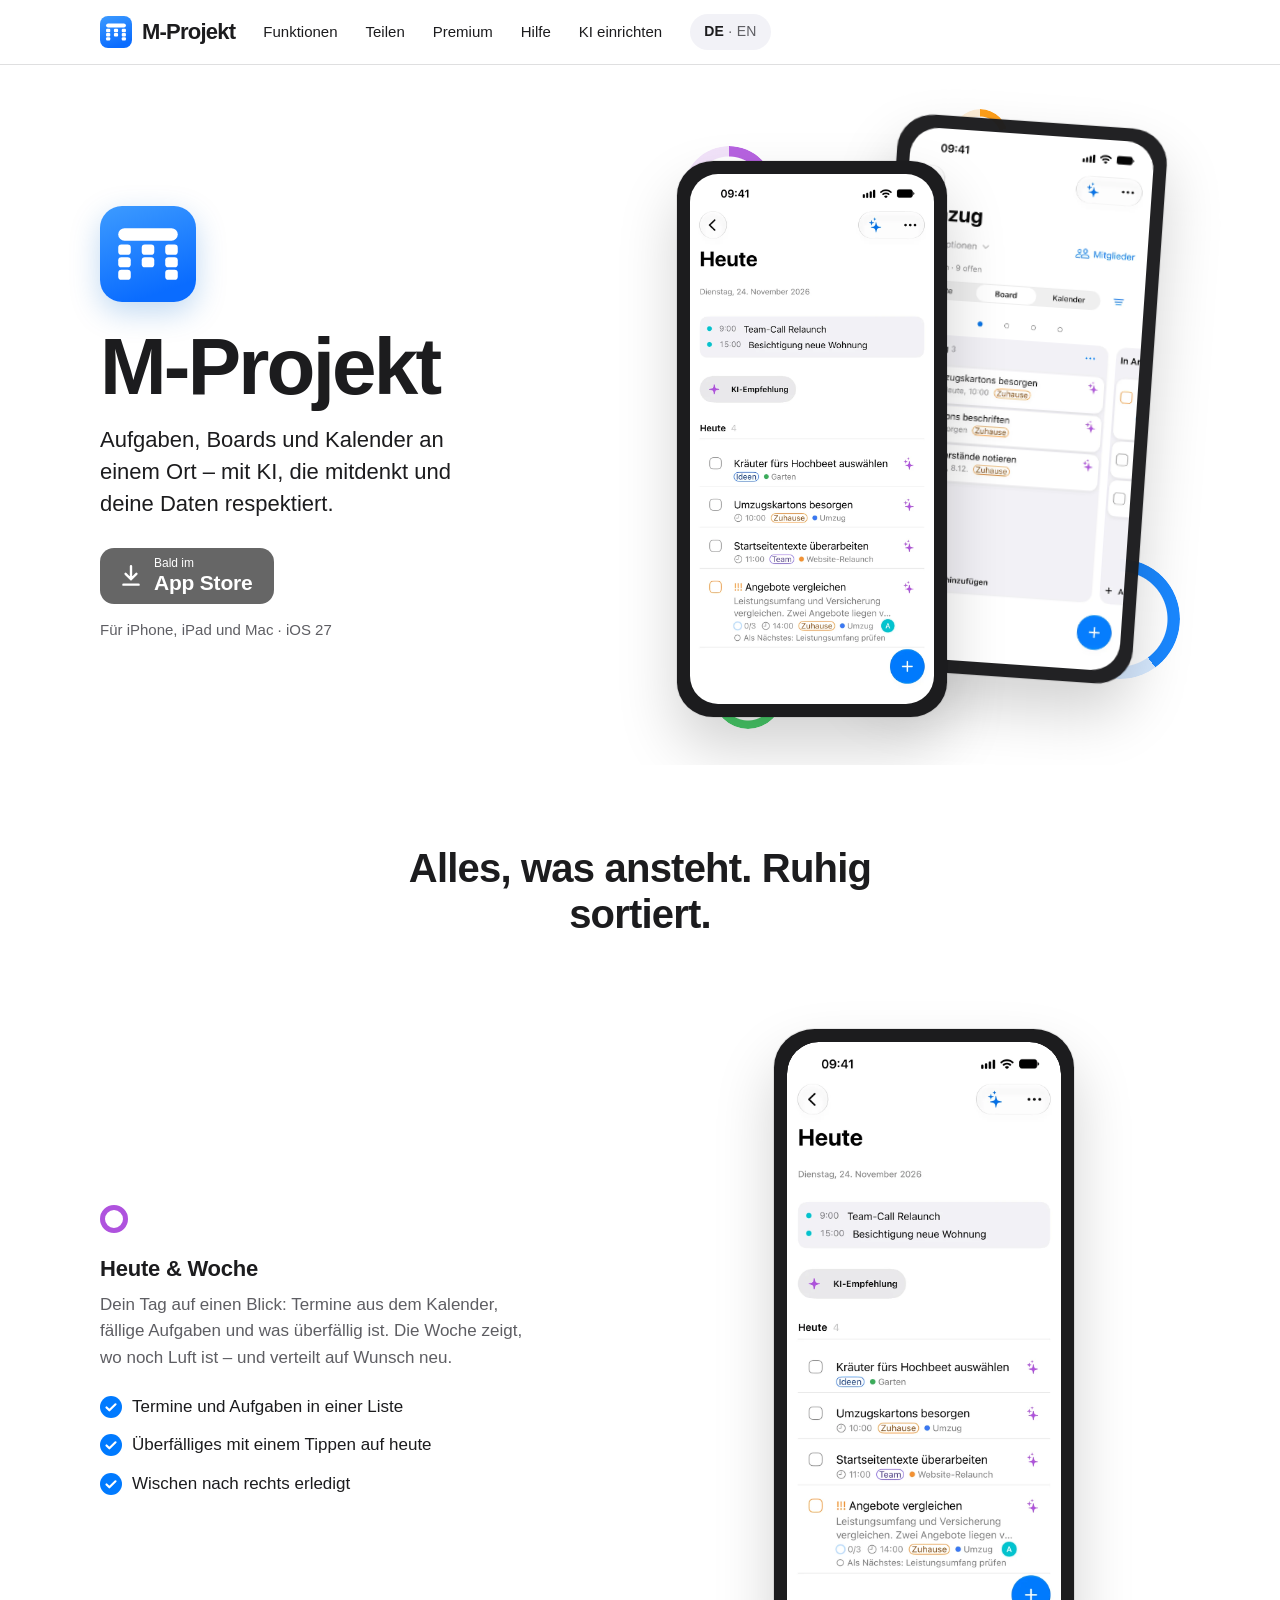
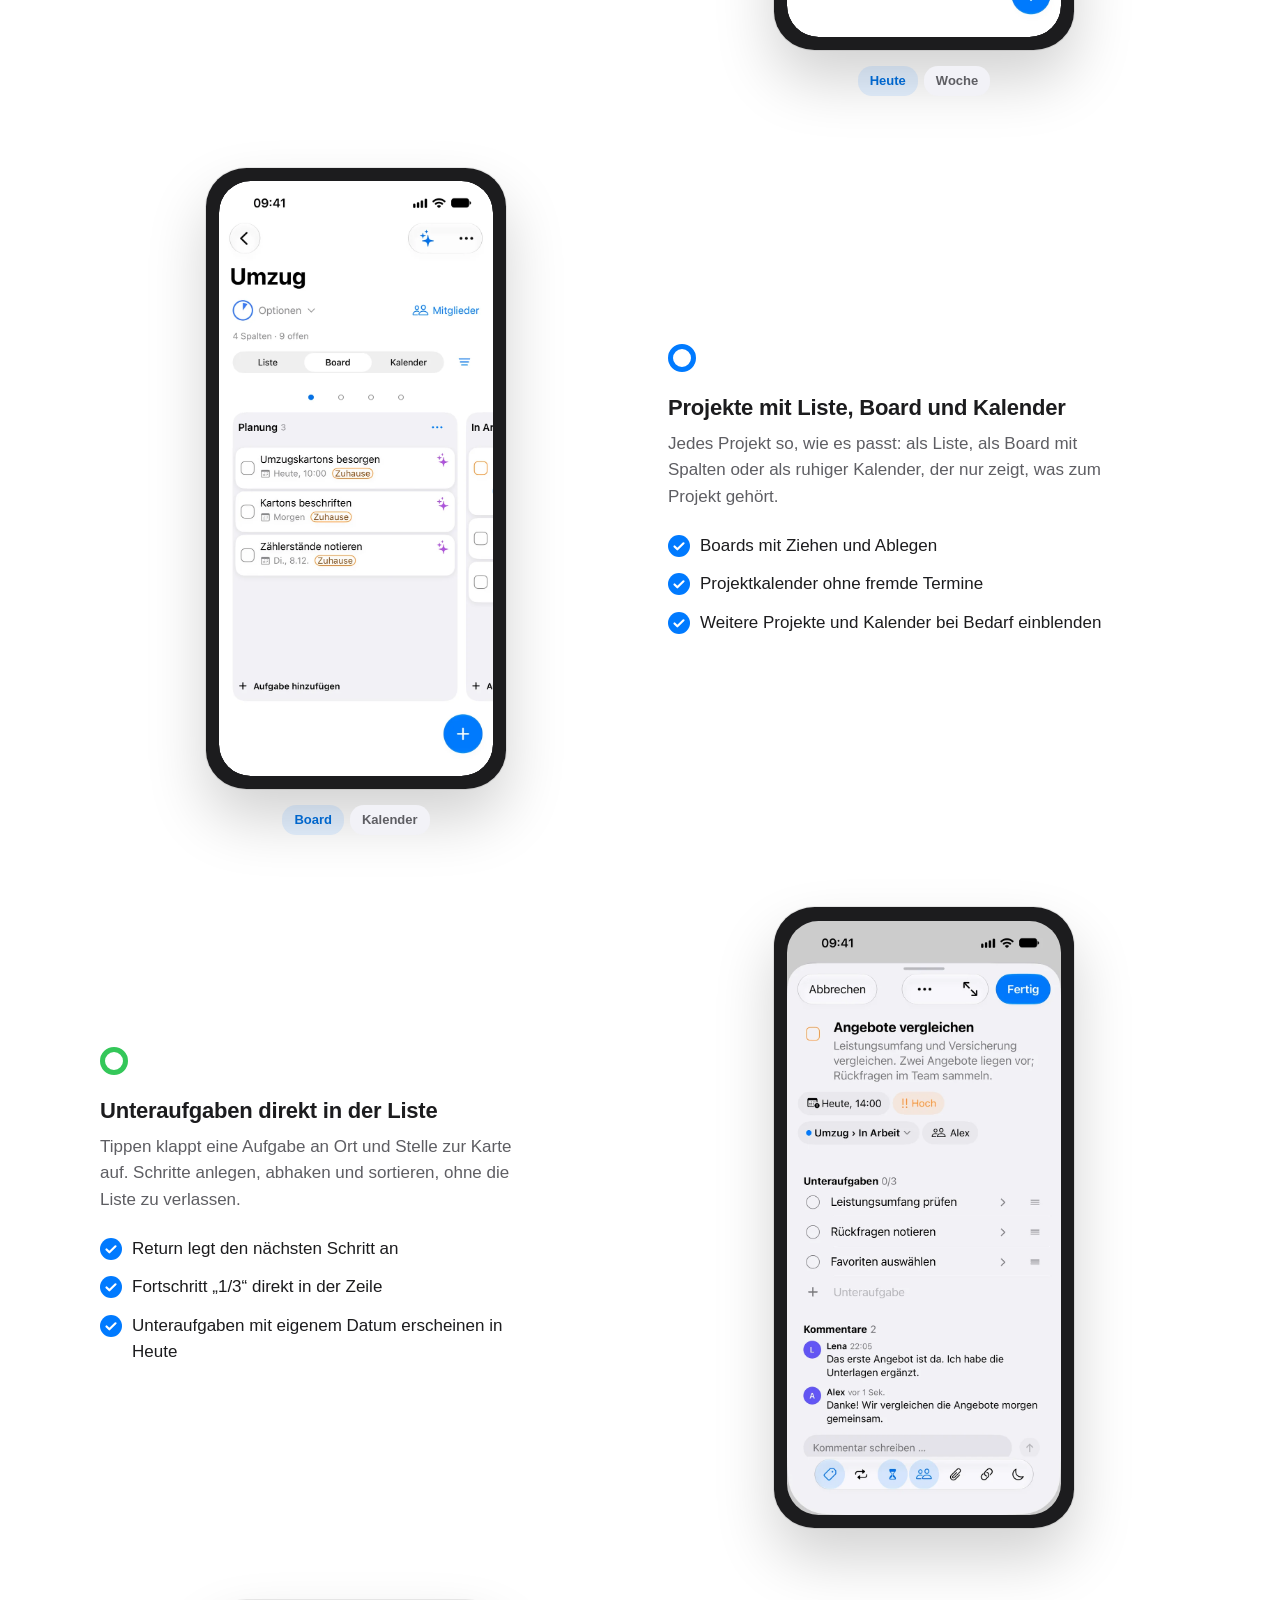
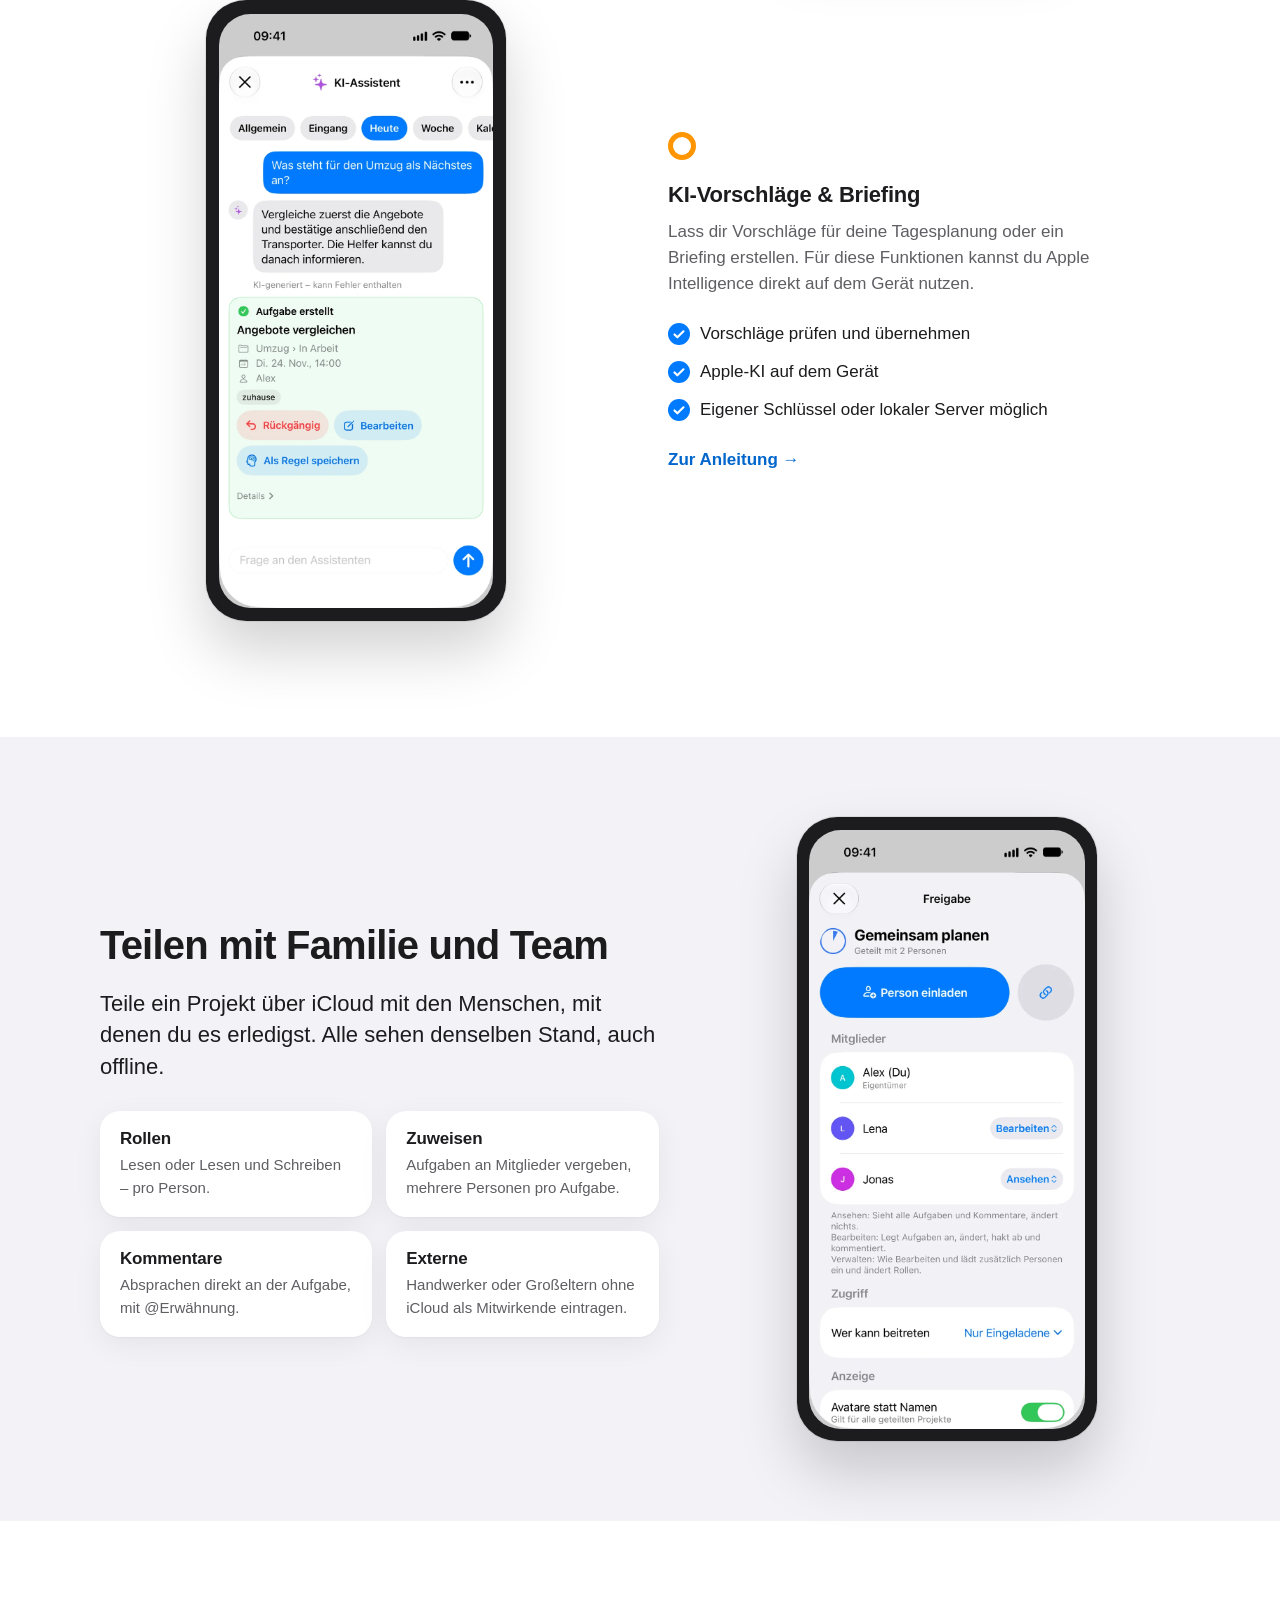
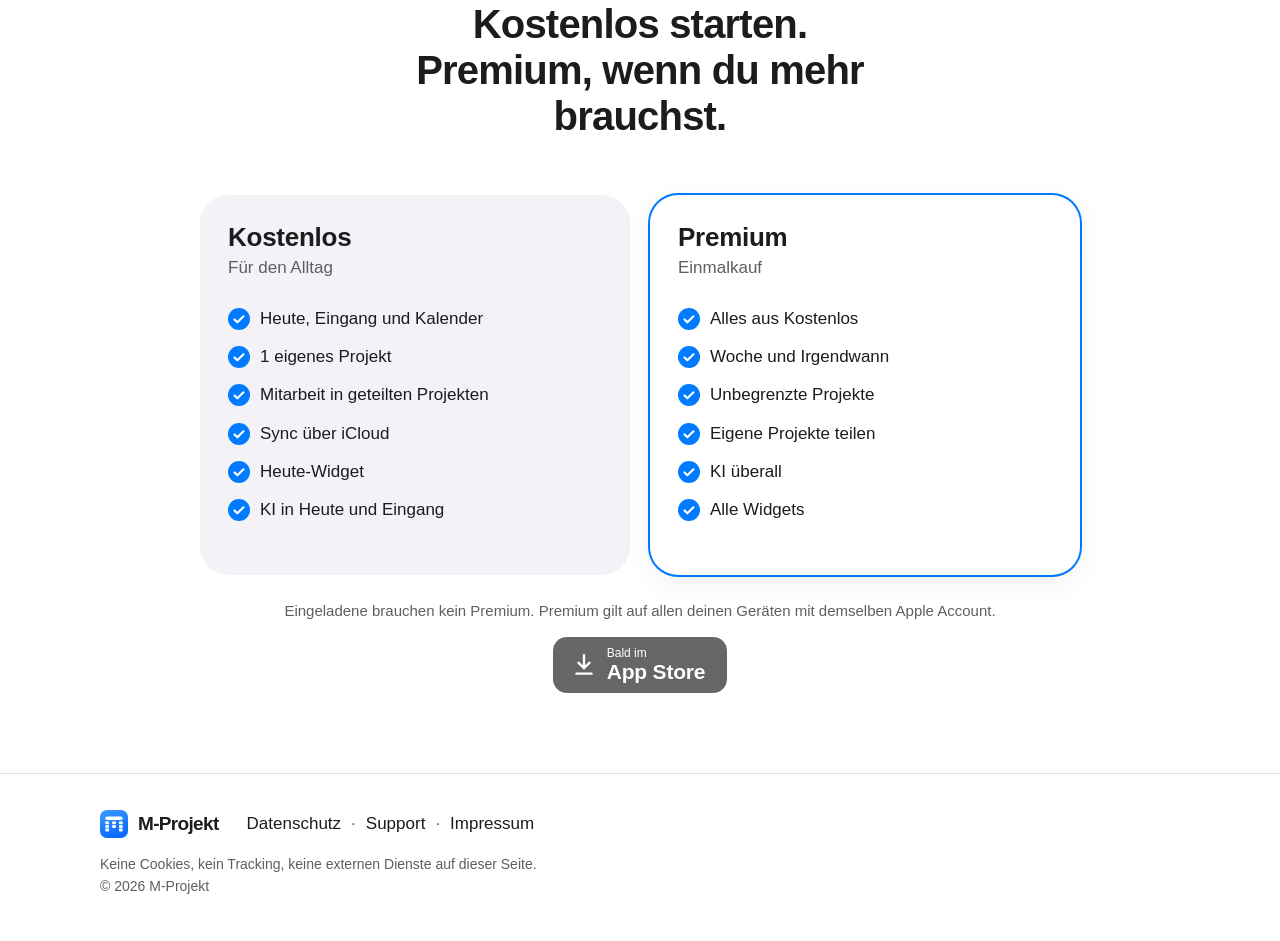
==== commit c05a1f29: "Produktbilder neu aus der Screenshot-Tour (Build 44, mit Statusleiste), Alt-Texte angepasst Co-Autho" ====
--- a/index.html
+++ b/index.html
@@ -33,7 +33,7 @@
 <div class="hero-cta"><span class="store soon" role="note" aria-label="M-Projekt: bald im App Store"><svg class="store-ic" viewBox="0 0 24 24" aria-hidden="true"><path d="M12 3v12m0 0l-5-5m5 5l5-5M5 20h14" fill="none" stroke="currentColor" stroke-width="2.2" stroke-linecap="round" stroke-linejoin="round"/></svg><span><small>Bald im</small><strong>App Store</strong></span></span></div>
 <p class="muted small">Für iPhone, iPad und Mac · iOS 27</p>
 </div>
-<div class="hero-img"><div class="rings hero-rings" aria-hidden="true"><span style="--c:#af52de;--p:50%"></span><span style="--c:#007aff;--p:40%"></span><span style="--c:#34c759;--p:65%"></span><span style="--c:#ff9500;--p:20%"></span></div><figure class="phone back"><picture><source srcset="assets/img/board-dark.webp" media="(prefers-color-scheme: dark)"><img src="assets/img/board.webp" alt="Projekt „Haus“ als Board mit den Spalten Finanzen, Renovierung und Routine." width="393" height="852" decoding="async"></picture></figure><figure class="phone front"><picture><source srcset="assets/img/heute-dark.webp" media="(prefers-color-scheme: dark)"><img src="assets/img/heute.webp" alt="M-Projekt auf dem iPhone: die Ansicht Heute mit zwei Terminen, einem KI-Vorschlag und den Aufgaben des Tages." width="393" height="852" decoding="async"></picture></figure></div>
+<div class="hero-img"><div class="rings hero-rings" aria-hidden="true"><span style="--c:#af52de;--p:50%"></span><span style="--c:#007aff;--p:40%"></span><span style="--c:#34c759;--p:65%"></span><span style="--c:#ff9500;--p:20%"></span></div><figure class="phone back"><picture><source srcset="assets/img/board-dark.webp" media="(prefers-color-scheme: dark)"><img src="assets/img/board.webp" alt="Projekt „Umzug“ als Board mit der Spalte Planung und ihren Aufgaben." width="402" height="874" decoding="async"></picture></figure><figure class="phone front"><picture><source srcset="assets/img/heute-dark.webp" media="(prefers-color-scheme: dark)"><img src="assets/img/heute.webp" alt="M-Projekt auf dem iPhone: die Ansicht Heute mit zwei Terminen, einer KI-Empfehlung und den Aufgaben des Tages." width="402" height="874" decoding="async"></picture></figure></div>
 </div>
 </section>
 <section class="sec" id="funktionen" aria-labelledby="h-funktionen">
@@ -41,19 +41,19 @@
 <h2 id="h-funktionen" class="sec-title">Alles, was ansteht. Ruhig sortiert.</h2>
 <article class="feat reveal" id="f-heute">
 <div class="feat-txt"><span class="ring-dot" style="--c:#af52de" aria-hidden="true"></span><h3>Heute & Woche</h3><p>Dein Tag auf einen Blick: Termine aus dem Kalender, fällige Aufgaben und was überfällig ist. Die Woche zeigt, wo noch Luft ist – und verteilt auf Wunsch neu.</p><ul class="ticks"><li><svg class="ck" viewBox="0 0 20 20" aria-hidden="true"><path d="M5 10.5l3.2 3.2L15 7" fill="none" stroke="currentColor" stroke-width="2.4" stroke-linecap="round" stroke-linejoin="round"/></svg>Termine und Aufgaben in einer Liste</li><li><svg class="ck" viewBox="0 0 20 20" aria-hidden="true"><path d="M5 10.5l3.2 3.2L15 7" fill="none" stroke="currentColor" stroke-width="2.4" stroke-linecap="round" stroke-linejoin="round"/></svg>Überfälliges mit einem Tippen auf heute</li><li><svg class="ck" viewBox="0 0 20 20" aria-hidden="true"><path d="M5 10.5l3.2 3.2L15 7" fill="none" stroke="currentColor" stroke-width="2.4" stroke-linecap="round" stroke-linejoin="round"/></svg>Wischen nach rechts erledigt</li></ul></div>
-<div class="feat-img"><figure class="phone cycle"><div class="screen"><picture class="layer l0"><source srcset="assets/img/heute-dark.webp" media="(prefers-color-scheme: dark)"><img src="assets/img/heute.webp" alt="M-Projekt auf dem iPhone: die Ansicht Heute mit zwei Terminen, einem KI-Vorschlag und den Aufgaben des Tages." width="393" height="852" loading="lazy" decoding="async"></picture><picture class="layer l1"><source srcset="assets/img/woche-dark.webp" media="(prefers-color-scheme: dark)"><img src="assets/img/woche.webp" alt="" width="393" height="852" loading="lazy" decoding="async"></picture></div></figure><div class="cyc-labels" aria-hidden="true"><span class="cyc-l l0">Heute</span><span class="cyc-l l1">Woche</span></div></div></article><article class="feat reveal rev" id="f-projekte">
+<div class="feat-img"><figure class="phone cycle"><div class="screen"><picture class="layer l0"><source srcset="assets/img/heute-dark.webp" media="(prefers-color-scheme: dark)"><img src="assets/img/heute.webp" alt="M-Projekt auf dem iPhone: die Ansicht Heute mit zwei Terminen, einer KI-Empfehlung und den Aufgaben des Tages." width="402" height="874" loading="lazy" decoding="async"></picture><picture class="layer l1"><source srcset="assets/img/woche-dark.webp" media="(prefers-color-scheme: dark)"><img src="assets/img/woche.webp" alt="" width="402" height="874" loading="lazy" decoding="async"></picture></div></figure><div class="cyc-labels" aria-hidden="true"><span class="cyc-l l0">Heute</span><span class="cyc-l l1">Woche</span></div></div></article><article class="feat reveal rev" id="f-projekte">
 <div class="feat-txt"><span class="ring-dot" style="--c:#007aff" aria-hidden="true"></span><h3>Projekte mit Liste, Board und Kalender</h3><p>Jedes Projekt so, wie es passt: als Liste, als Board mit Spalten oder als ruhiger Kalender, der nur zeigt, was zum Projekt gehört.</p><ul class="ticks"><li><svg class="ck" viewBox="0 0 20 20" aria-hidden="true"><path d="M5 10.5l3.2 3.2L15 7" fill="none" stroke="currentColor" stroke-width="2.4" stroke-linecap="round" stroke-linejoin="round"/></svg>Boards mit Ziehen und Ablegen</li><li><svg class="ck" viewBox="0 0 20 20" aria-hidden="true"><path d="M5 10.5l3.2 3.2L15 7" fill="none" stroke="currentColor" stroke-width="2.4" stroke-linecap="round" stroke-linejoin="round"/></svg>Projektkalender ohne fremde Termine</li><li><svg class="ck" viewBox="0 0 20 20" aria-hidden="true"><path d="M5 10.5l3.2 3.2L15 7" fill="none" stroke="currentColor" stroke-width="2.4" stroke-linecap="round" stroke-linejoin="round"/></svg>Weitere Projekte und Kalender bei Bedarf einblenden</li></ul></div>
-<div class="feat-img"><figure class="phone cycle"><div class="screen"><picture class="layer l0"><source srcset="assets/img/board-dark.webp" media="(prefers-color-scheme: dark)"><img src="assets/img/board.webp" alt="Projekt „Haus“ als Board mit den Spalten Finanzen, Renovierung und Routine." width="393" height="852" loading="lazy" decoding="async"></picture><picture class="layer l1"><source srcset="assets/img/kalender-dark.webp" media="(prefers-color-scheme: dark)"><img src="assets/img/kalender.webp" alt="" width="393" height="852" loading="lazy" decoding="async"></picture></div></figure><div class="cyc-labels" aria-hidden="true"><span class="cyc-l l0">Board</span><span class="cyc-l l1">Kalender</span></div></div></article><article class="feat reveal" id="f-unteraufgaben">
+<div class="feat-img"><figure class="phone cycle"><div class="screen"><picture class="layer l0"><source srcset="assets/img/board-dark.webp" media="(prefers-color-scheme: dark)"><img src="assets/img/board.webp" alt="Projekt „Umzug“ als Board mit der Spalte Planung und ihren Aufgaben." width="402" height="874" loading="lazy" decoding="async"></picture><picture class="layer l1"><source srcset="assets/img/kalender-dark.webp" media="(prefers-color-scheme: dark)"><img src="assets/img/kalender.webp" alt="" width="402" height="874" loading="lazy" decoding="async"></picture></div></figure><div class="cyc-labels" aria-hidden="true"><span class="cyc-l l0">Board</span><span class="cyc-l l1">Kalender</span></div></div></article><article class="feat reveal" id="f-unteraufgaben">
 <div class="feat-txt"><span class="ring-dot" style="--c:#34c759" aria-hidden="true"></span><h3>Unteraufgaben direkt in der Liste</h3><p>Tippen klappt eine Aufgabe an Ort und Stelle zur Karte auf. Schritte anlegen, abhaken und sortieren, ohne die Liste zu verlassen.</p><ul class="ticks"><li><svg class="ck" viewBox="0 0 20 20" aria-hidden="true"><path d="M5 10.5l3.2 3.2L15 7" fill="none" stroke="currentColor" stroke-width="2.4" stroke-linecap="round" stroke-linejoin="round"/></svg>Return legt den nächsten Schritt an</li><li><svg class="ck" viewBox="0 0 20 20" aria-hidden="true"><path d="M5 10.5l3.2 3.2L15 7" fill="none" stroke="currentColor" stroke-width="2.4" stroke-linecap="round" stroke-linejoin="round"/></svg>Fortschritt „1/3“ direkt in der Zeile</li><li><svg class="ck" viewBox="0 0 20 20" aria-hidden="true"><path d="M5 10.5l3.2 3.2L15 7" fill="none" stroke="currentColor" stroke-width="2.4" stroke-linecap="round" stroke-linejoin="round"/></svg>Unteraufgaben mit eigenem Datum erscheinen in Heute</li></ul></div>
-<div class="feat-img"><figure class="phone "><picture><source srcset="assets/img/unteraufgaben-dark.webp" media="(prefers-color-scheme: dark)"><img src="assets/img/unteraufgaben.webp" alt="Eine aufgeklappte Aufgabe mit drei Unteraufgaben, eine davon erledigt." width="393" height="852" loading="lazy" decoding="async"></picture></figure></div></article><article class="feat reveal rev" id="f-ki">
+<div class="feat-img"><figure class="phone "><picture><source srcset="assets/img/unteraufgaben-dark.webp" media="(prefers-color-scheme: dark)"><img src="assets/img/unteraufgaben.webp" alt="Eine geöffnete Aufgabe mit drei Unteraufgaben und Kommentaren." width="402" height="874" loading="lazy" decoding="async"></picture></figure></div></article><article class="feat reveal rev" id="f-ki">
 <div class="feat-txt"><span class="ring-dot" style="--c:#ff9500" aria-hidden="true"></span><h3>KI-Vorschläge & Briefing</h3><p>Lass dir Vorschläge für deine Tagesplanung oder ein Briefing erstellen. Für diese Funktionen kannst du Apple Intelligence direkt auf dem Gerät nutzen.</p><ul class="ticks"><li><svg class="ck" viewBox="0 0 20 20" aria-hidden="true"><path d="M5 10.5l3.2 3.2L15 7" fill="none" stroke="currentColor" stroke-width="2.4" stroke-linecap="round" stroke-linejoin="round"/></svg>Vorschläge prüfen und übernehmen</li><li><svg class="ck" viewBox="0 0 20 20" aria-hidden="true"><path d="M5 10.5l3.2 3.2L15 7" fill="none" stroke="currentColor" stroke-width="2.4" stroke-linecap="round" stroke-linejoin="round"/></svg>Apple-KI auf dem Gerät</li><li><svg class="ck" viewBox="0 0 20 20" aria-hidden="true"><path d="M5 10.5l3.2 3.2L15 7" fill="none" stroke="currentColor" stroke-width="2.4" stroke-linecap="round" stroke-linejoin="round"/></svg>Eigener Schlüssel oder lokaler Server möglich</li></ul><p><a class="link" href="ki-setup.html">Zur Anleitung →</a></p></div>
-<div class="feat-img"><figure class="phone "><picture><img src="assets/img/ki-vorschlag.webp" alt="KI-Assistent mit sechs vorgeschlagenen Änderungen zur Bestätigung." width="393" height="852" loading="lazy" decoding="async"></picture></figure></div></article>
+<div class="feat-img"><figure class="phone "><picture><img src="assets/img/ki-vorschlag.webp" alt="KI-Assistent: Aus einer Frage ist eine Aufgabe entstanden, mit Rückgängig und Bearbeiten." width="402" height="874" loading="lazy" decoding="async"></picture></figure></div></article>
 </div>
 </section>
 <section class="sec alt" id="teilen" aria-labelledby="h-teilen">
 <div class="wrap share">
 <div class="share-txt"><h2 id="h-teilen">Teilen mit Familie und Team</h2><p class="lead">Teile ein Projekt über iCloud mit den Menschen, mit denen du es erledigst. Alle sehen denselben Stand, auch offline.</p><ul class="share-grid"><li class="reveal" style="--d:0ms"><h3>Rollen</h3><p>Lesen oder Lesen und Schreiben – pro Person.</p></li><li class="reveal" style="--d:90ms"><h3>Zuweisen</h3><p>Aufgaben an Mitglieder vergeben, mehrere Personen pro Aufgabe.</p></li><li class="reveal" style="--d:180ms"><h3>Kommentare</h3><p>Absprachen direkt an der Aufgabe, mit @Erwähnung.</p></li><li class="reveal" style="--d:270ms"><h3>Externe</h3><p>Handwerker oder Großeltern ohne iCloud als Mitwirkende eintragen.</p></li></ul></div>
-<div class="share-img reveal"><figure class="phone "><picture><source srcset="assets/img/teilen-dark.webp" media="(prefers-color-scheme: dark)"><img src="assets/img/teilen.webp" alt="Das Freigabe-Sheet eines Projekts mit Mitgliedern, Rollen und externen Mitwirkenden." width="393" height="852" loading="lazy" decoding="async"></picture></figure></div>
+<div class="share-img reveal"><figure class="phone "><picture><source srcset="assets/img/teilen-dark.webp" media="(prefers-color-scheme: dark)"><img src="assets/img/teilen.webp" alt="Das Freigabe-Sheet eines Projekts mit Mitgliedern und ihren Rollen." width="402" height="874" loading="lazy" decoding="async"></picture></figure></div>
 </div>
 </section>
 <section class="sec" id="premium" aria-labelledby="h-premium">
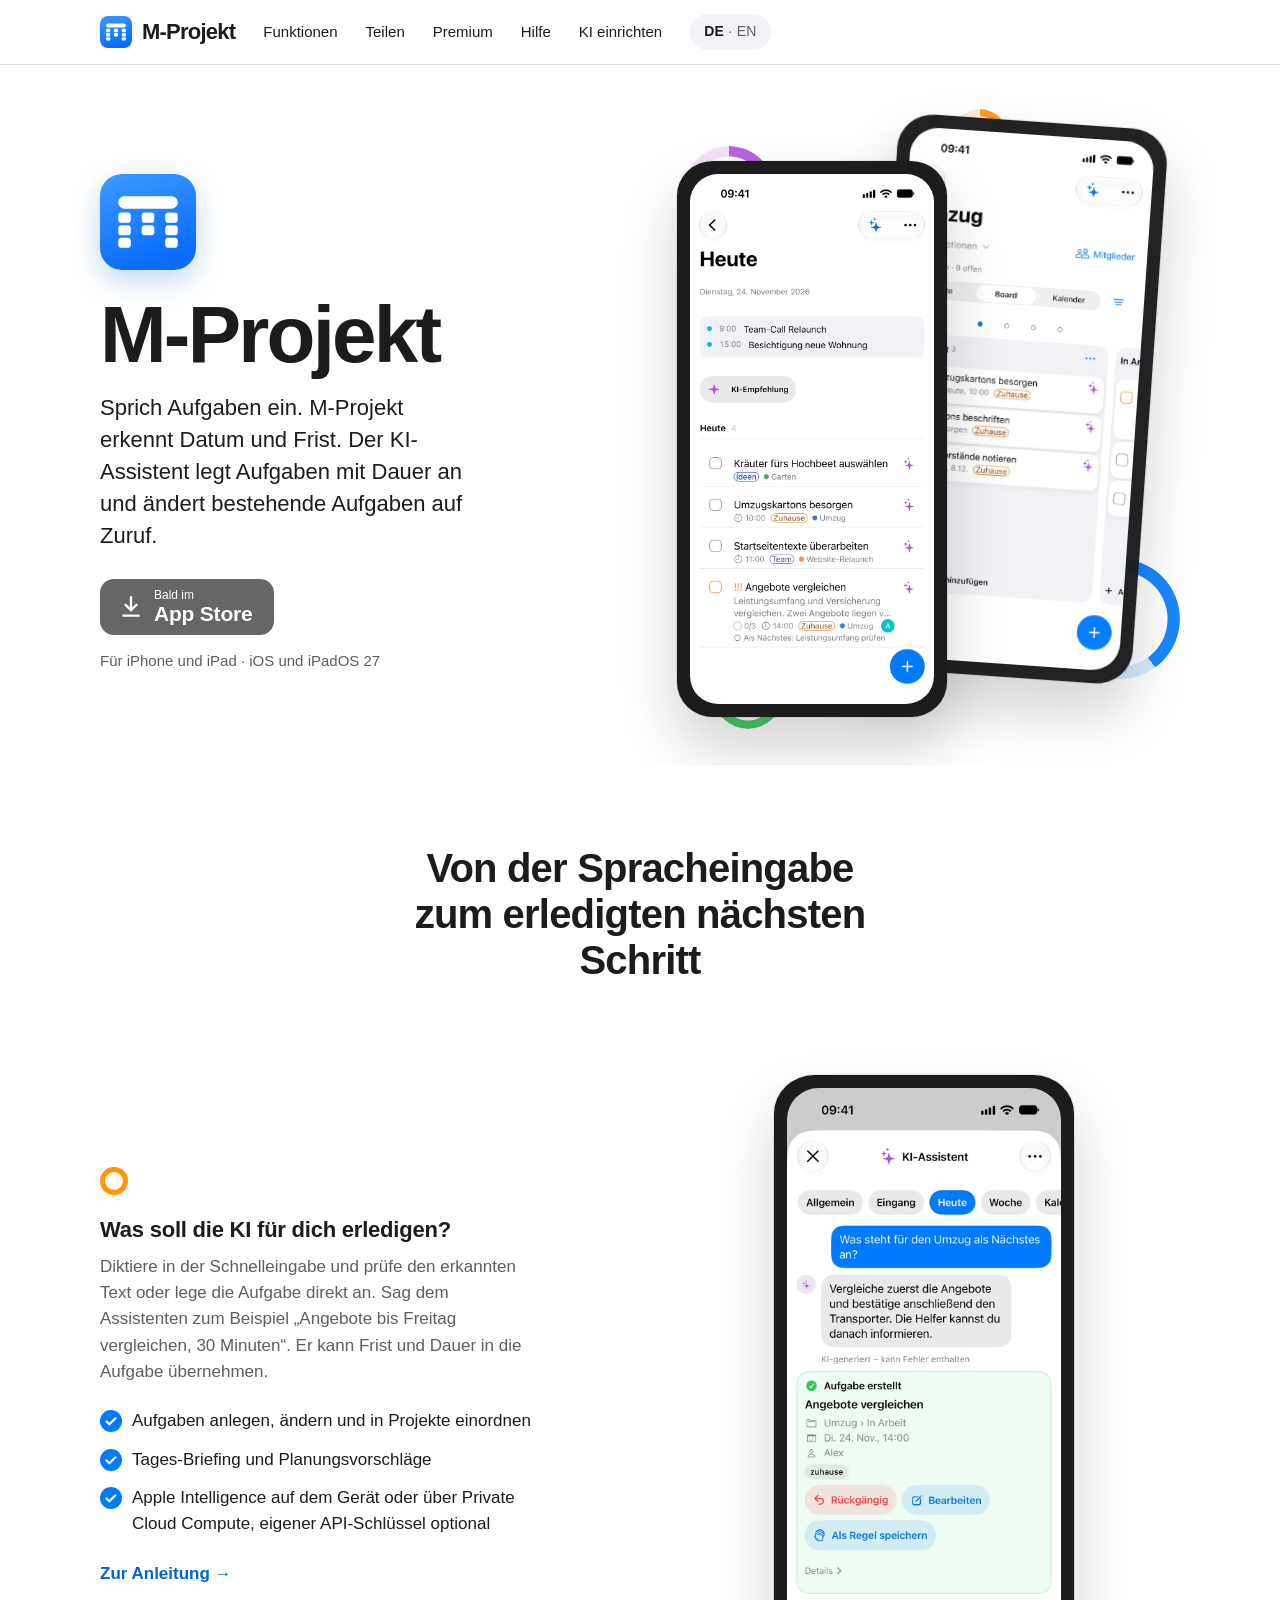
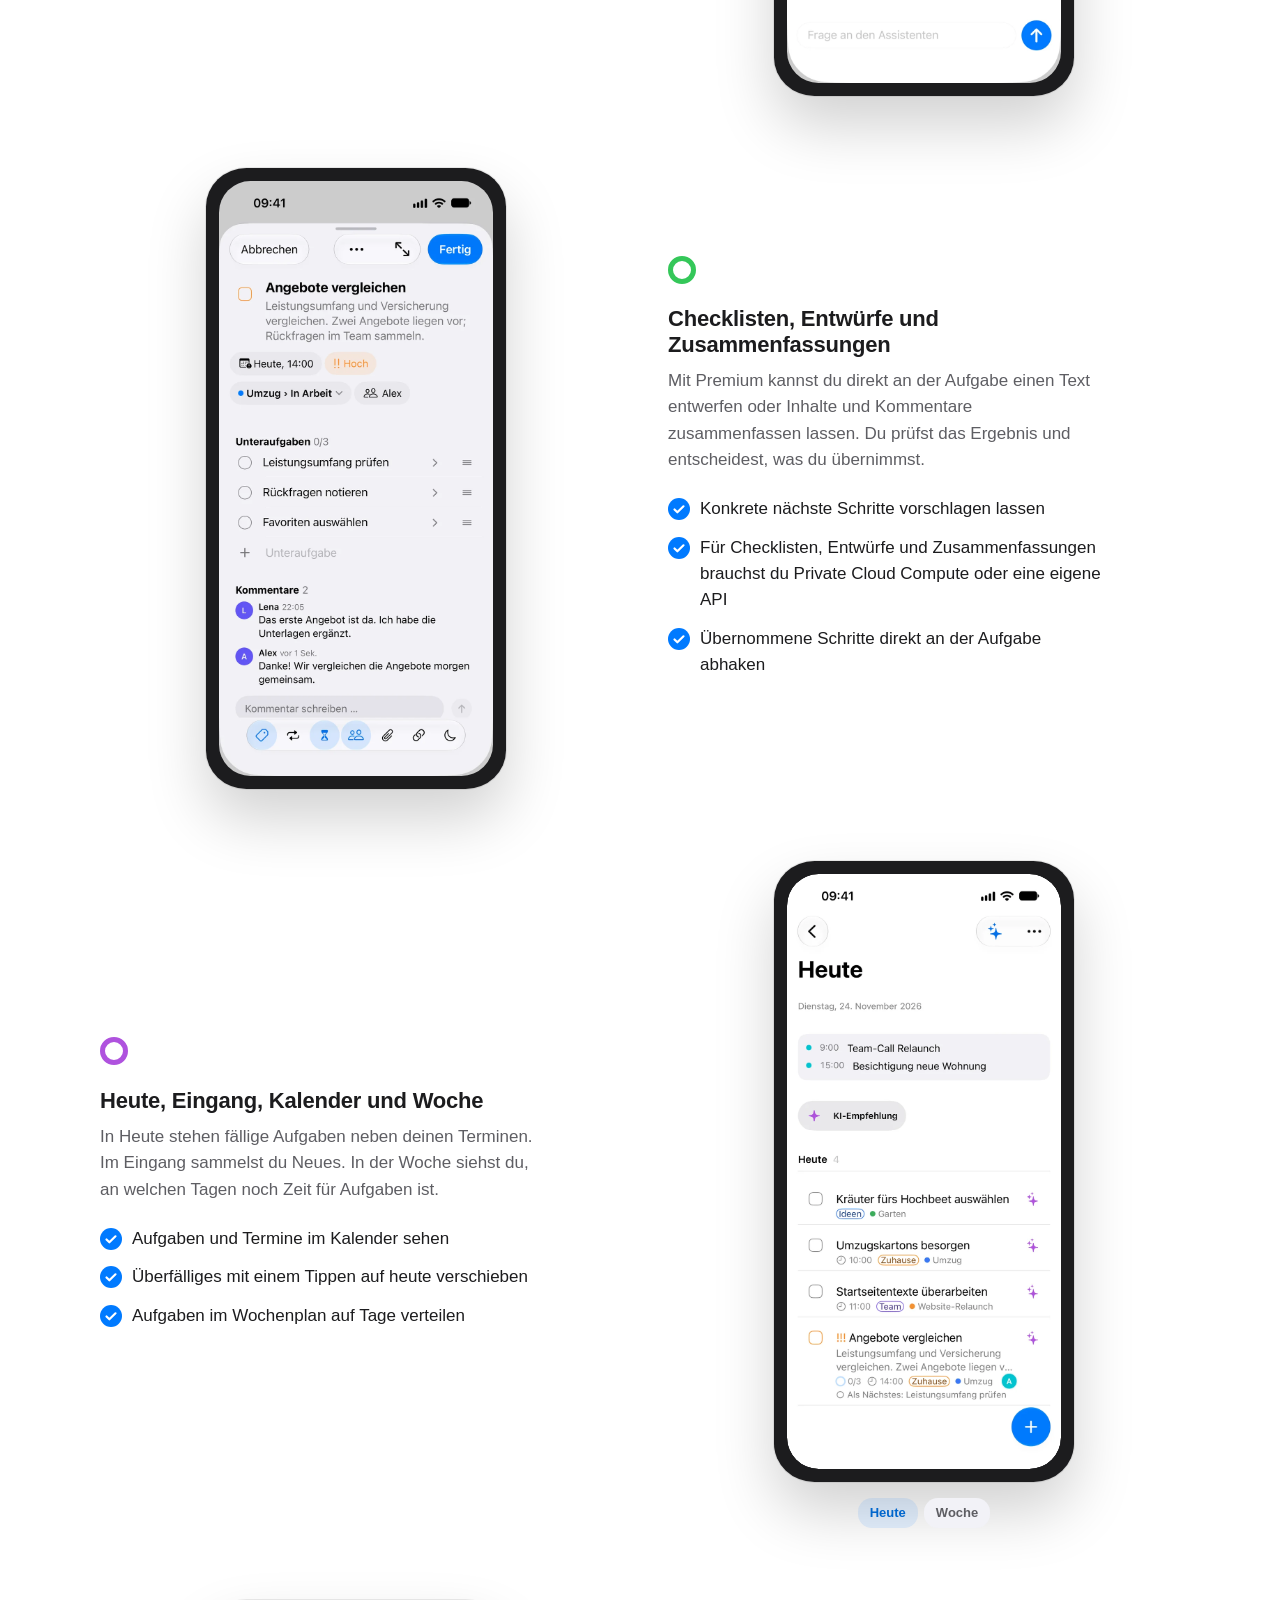
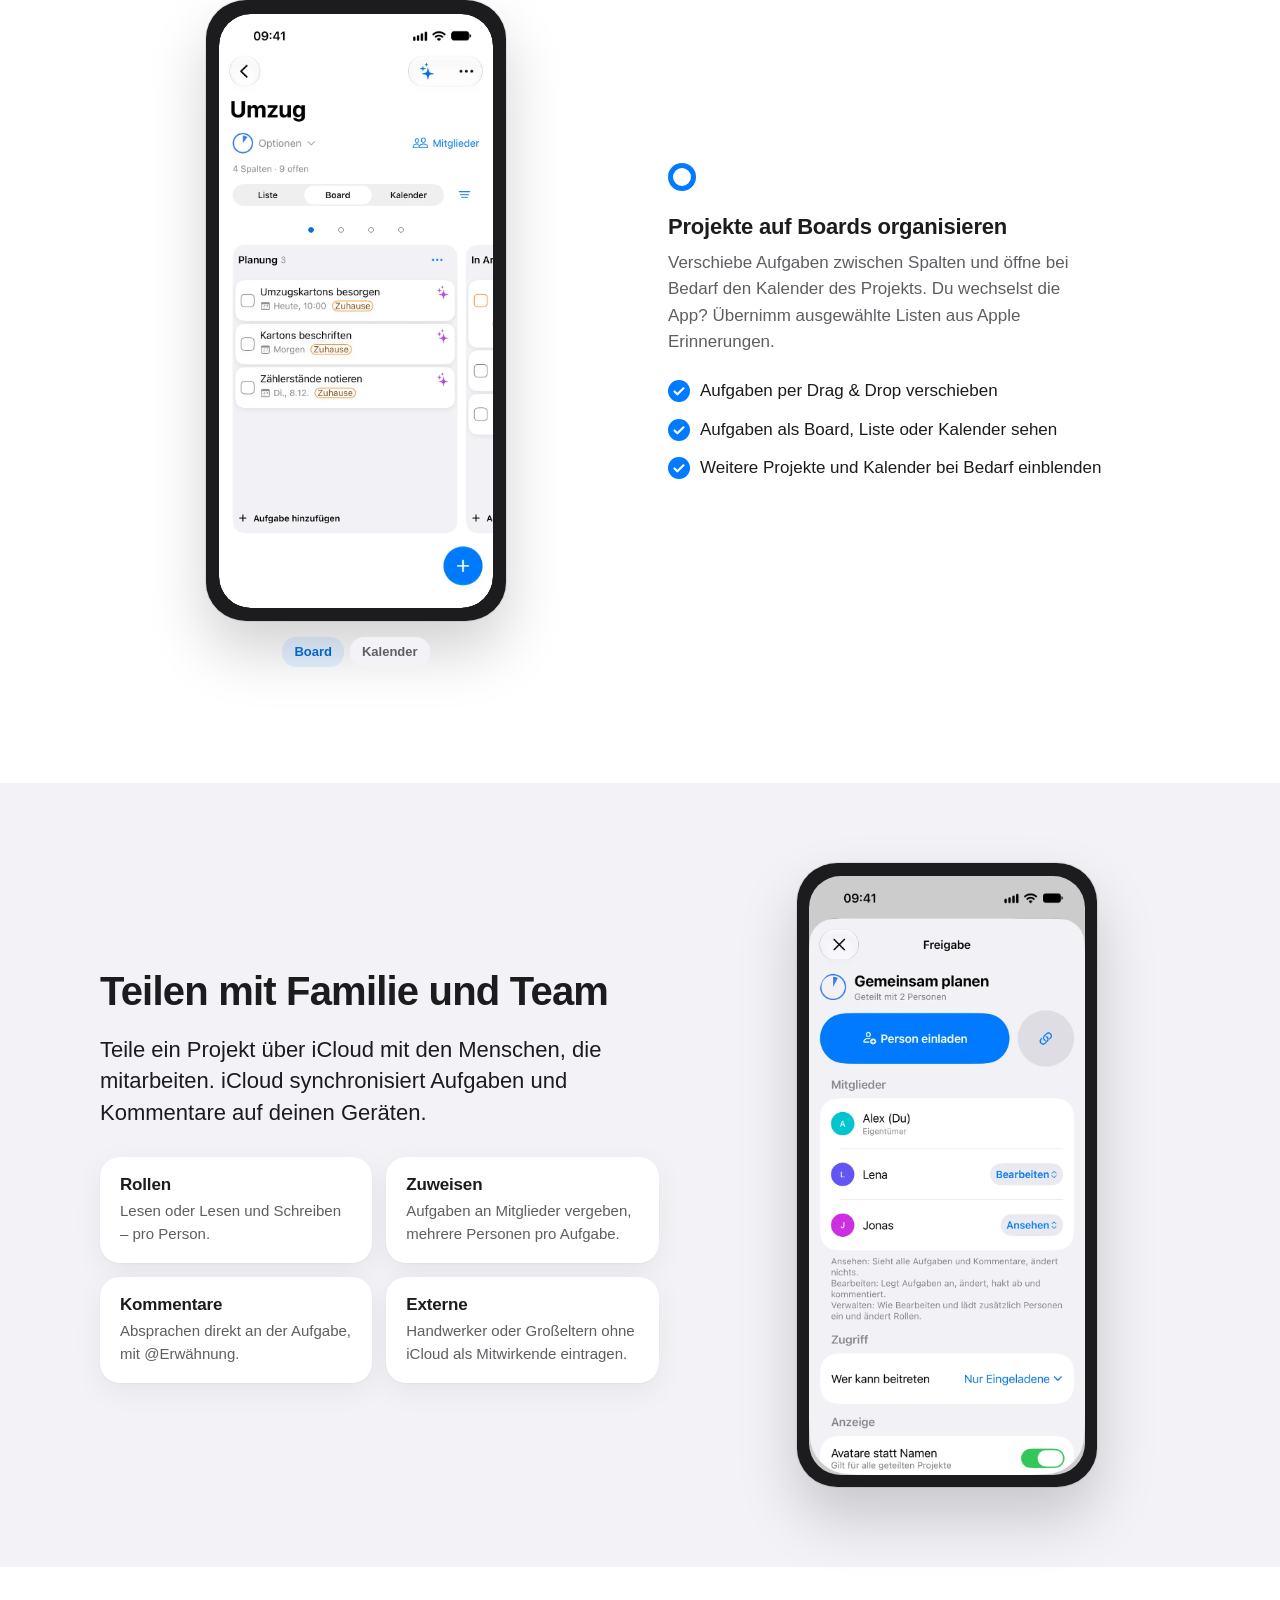
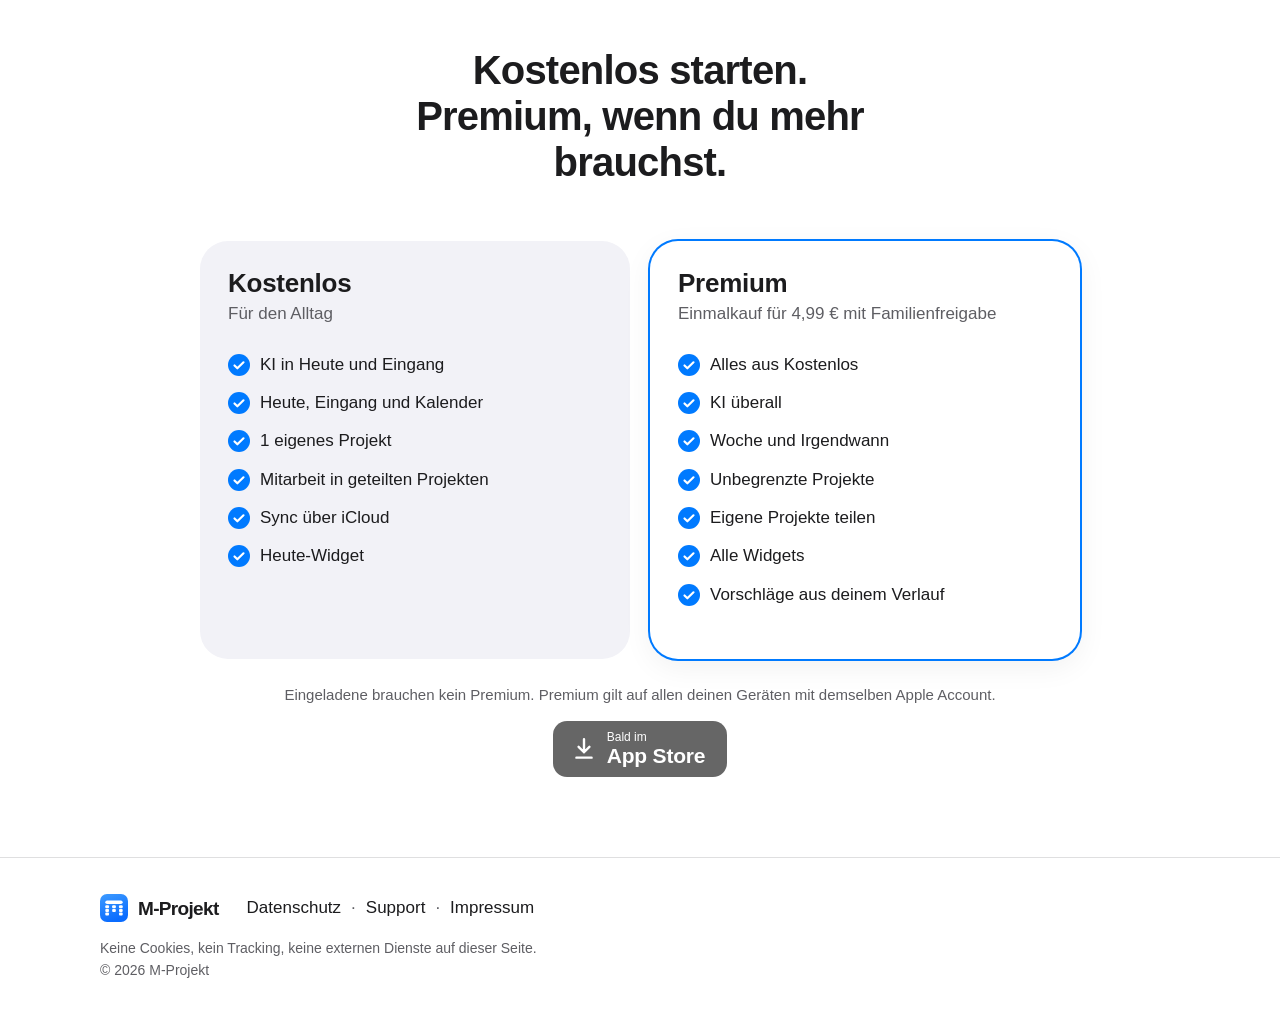
==== commit 90d33245: "Website auf Spracheingabe und KI-Assistenten ausrichten Co-Authored-By: Claude Opus 5.5 <noreply@ant" ====
--- a/index.html
+++ b/index.html
@@ -3,8 +3,8 @@
 <head>
 <meta charset="utf-8">
 <meta name="viewport" content="width=device-width, initial-scale=1, viewport-fit=cover">
-<title>M-Projekt – Aufgaben, Boards und Kalender</title>
-<meta name="description" content="M-Projekt für iPhone, iPad und Mac: Aufgaben, Boards und Kalender an einem Ort – mit KI, die mitdenkt und deine Daten respektiert.">
+<title>M-Projekt – Aufgaben diktieren und mit KI planen</title>
+<meta name="description" content="Sprich Aufgaben ein. M-Projekt erkennt Termine und Fristen. Der KI-Assistent legt Aufgaben mit Dauer an, ändert sie und entwirft Texte.">
 <meta name="color-scheme" content="light dark">
 <meta name="theme-color" content="#ffffff" media="(prefers-color-scheme: light)">
 <meta name="theme-color" content="#000000" media="(prefers-color-scheme: dark)">
@@ -29,30 +29,33 @@
 <div class="hero-txt">
 <img class="hero-icon" src="assets/app-icon.svg" alt="" width="96" height="96">
 <h1 class="hero-wm"><span class="wm wm-xl">M-Projekt</span></h1>
-<p class="lead">Aufgaben, Boards und Kalender an einem Ort – mit KI, die mitdenkt und deine Daten respektiert.</p>
+<p class="lead">Sprich Aufgaben ein. M-Projekt erkennt Datum und Frist. Der KI-Assistent legt Aufgaben mit Dauer an und ändert bestehende Aufgaben auf Zuruf.</p>
 <div class="hero-cta"><span class="store soon" role="note" aria-label="M-Projekt: bald im App Store"><svg class="store-ic" viewBox="0 0 24 24" aria-hidden="true"><path d="M12 3v12m0 0l-5-5m5 5l5-5M5 20h14" fill="none" stroke="currentColor" stroke-width="2.2" stroke-linecap="round" stroke-linejoin="round"/></svg><span><small>Bald im</small><strong>App Store</strong></span></span></div>
-<p class="muted small">Für iPhone, iPad und Mac · iOS 27</p>
+<p class="muted small">Für iPhone und iPad · iOS und iPadOS 27</p>
 </div>
 <div class="hero-img"><div class="rings hero-rings" aria-hidden="true"><span style="--c:#af52de;--p:50%"></span><span style="--c:#007aff;--p:40%"></span><span style="--c:#34c759;--p:65%"></span><span style="--c:#ff9500;--p:20%"></span></div><figure class="phone back"><picture><source srcset="assets/img/board-dark.webp" media="(prefers-color-scheme: dark)"><img src="assets/img/board.webp" alt="Projekt „Umzug“ als Board mit der Spalte Planung und ihren Aufgaben." width="402" height="874" decoding="async"></picture></figure><figure class="phone front"><picture><source srcset="assets/img/heute-dark.webp" media="(prefers-color-scheme: dark)"><img src="assets/img/heute.webp" alt="M-Projekt auf dem iPhone: die Ansicht Heute mit zwei Terminen, einer KI-Empfehlung und den Aufgaben des Tages." width="402" height="874" decoding="async"></picture></figure></div>
 </div>
 </section>
 <section class="sec" id="funktionen" aria-labelledby="h-funktionen">
 <div class="wrap">
-<h2 id="h-funktionen" class="sec-title">Alles, was ansteht. Ruhig sortiert.</h2>
+<h2 id="h-funktionen" class="sec-title">Von der Spracheingabe zum erledigten nächsten Schritt</h2>
+<article class="feat reveal" id="f-ki">
+<div class="feat-txt"><span class="ring-dot" style="--c:#ff9500" aria-hidden="true"></span><h3>Was soll die KI für dich erledigen?</h3><p>Diktiere in der Schnelleingabe und prüfe den erkannten Text oder lege die Aufgabe direkt an. Sag dem Assistenten zum Beispiel „Angebote bis Freitag vergleichen, 30 Minuten“. Er kann Frist und Dauer in die Aufgabe übernehmen.</p><ul class="ticks"><li><svg class="ck" viewBox="0 0 20 20" aria-hidden="true"><path d="M5 10.5l3.2 3.2L15 7" fill="none" stroke="currentColor" stroke-width="2.4" stroke-linecap="round" stroke-linejoin="round"/></svg>Aufgaben anlegen, ändern und in Projekte einordnen</li><li><svg class="ck" viewBox="0 0 20 20" aria-hidden="true"><path d="M5 10.5l3.2 3.2L15 7" fill="none" stroke="currentColor" stroke-width="2.4" stroke-linecap="round" stroke-linejoin="round"/></svg>Tages-Briefing und Planungsvorschläge</li><li><svg class="ck" viewBox="0 0 20 20" aria-hidden="true"><path d="M5 10.5l3.2 3.2L15 7" fill="none" stroke="currentColor" stroke-width="2.4" stroke-linecap="round" stroke-linejoin="round"/></svg>Apple Intelligence auf dem Gerät oder über Private Cloud Compute, eigener API-Schlüssel optional</li></ul><p><a class="link" href="ki-setup.html">Zur Anleitung →</a></p></div>
+<div class="feat-img"><figure class="phone "><picture><img src="assets/img/ki-vorschlag.webp" alt="KI-Assistent: Aus einer Frage ist eine Aufgabe entstanden, mit Rückgängig und Bearbeiten." width="402" height="874" loading="lazy" decoding="async"></picture></figure></div></article>
+<article class="feat reveal rev" id="f-unteraufgaben">
+<div class="feat-txt"><span class="ring-dot" style="--c:#34c759" aria-hidden="true"></span><h3>Checklisten, Entwürfe und Zusammenfassungen</h3><p>Mit Premium kannst du direkt an der Aufgabe einen Text entwerfen oder Inhalte und Kommentare zusammenfassen lassen. Du prüfst das Ergebnis und entscheidest, was du übernimmst.</p><ul class="ticks"><li><svg class="ck" viewBox="0 0 20 20" aria-hidden="true"><path d="M5 10.5l3.2 3.2L15 7" fill="none" stroke="currentColor" stroke-width="2.4" stroke-linecap="round" stroke-linejoin="round"/></svg>Konkrete nächste Schritte vorschlagen lassen</li><li><svg class="ck" viewBox="0 0 20 20" aria-hidden="true"><path d="M5 10.5l3.2 3.2L15 7" fill="none" stroke="currentColor" stroke-width="2.4" stroke-linecap="round" stroke-linejoin="round"/></svg>Für Checklisten, Entwürfe und Zusammenfassungen brauchst du Private Cloud Compute oder eine eigene API</li><li><svg class="ck" viewBox="0 0 20 20" aria-hidden="true"><path d="M5 10.5l3.2 3.2L15 7" fill="none" stroke="currentColor" stroke-width="2.4" stroke-linecap="round" stroke-linejoin="round"/></svg>Übernommene Schritte direkt an der Aufgabe abhaken</li></ul></div>
+<div class="feat-img"><figure class="phone "><picture><source srcset="assets/img/unteraufgaben-dark.webp" media="(prefers-color-scheme: dark)"><img src="assets/img/unteraufgaben.webp" alt="Eine geöffnete Aufgabe mit drei Unteraufgaben und Kommentaren." width="402" height="874" loading="lazy" decoding="async"></picture></figure></div></article>
 <article class="feat reveal" id="f-heute">
-<div class="feat-txt"><span class="ring-dot" style="--c:#af52de" aria-hidden="true"></span><h3>Heute & Woche</h3><p>Dein Tag auf einen Blick: Termine aus dem Kalender, fällige Aufgaben und was überfällig ist. Die Woche zeigt, wo noch Luft ist – und verteilt auf Wunsch neu.</p><ul class="ticks"><li><svg class="ck" viewBox="0 0 20 20" aria-hidden="true"><path d="M5 10.5l3.2 3.2L15 7" fill="none" stroke="currentColor" stroke-width="2.4" stroke-linecap="round" stroke-linejoin="round"/></svg>Termine und Aufgaben in einer Liste</li><li><svg class="ck" viewBox="0 0 20 20" aria-hidden="true"><path d="M5 10.5l3.2 3.2L15 7" fill="none" stroke="currentColor" stroke-width="2.4" stroke-linecap="round" stroke-linejoin="round"/></svg>Überfälliges mit einem Tippen auf heute</li><li><svg class="ck" viewBox="0 0 20 20" aria-hidden="true"><path d="M5 10.5l3.2 3.2L15 7" fill="none" stroke="currentColor" stroke-width="2.4" stroke-linecap="round" stroke-linejoin="round"/></svg>Wischen nach rechts erledigt</li></ul></div>
-<div class="feat-img"><figure class="phone cycle"><div class="screen"><picture class="layer l0"><source srcset="assets/img/heute-dark.webp" media="(prefers-color-scheme: dark)"><img src="assets/img/heute.webp" alt="M-Projekt auf dem iPhone: die Ansicht Heute mit zwei Terminen, einer KI-Empfehlung und den Aufgaben des Tages." width="402" height="874" loading="lazy" decoding="async"></picture><picture class="layer l1"><source srcset="assets/img/woche-dark.webp" media="(prefers-color-scheme: dark)"><img src="assets/img/woche.webp" alt="" width="402" height="874" loading="lazy" decoding="async"></picture></div></figure><div class="cyc-labels" aria-hidden="true"><span class="cyc-l l0">Heute</span><span class="cyc-l l1">Woche</span></div></div></article><article class="feat reveal rev" id="f-projekte">
-<div class="feat-txt"><span class="ring-dot" style="--c:#007aff" aria-hidden="true"></span><h3>Projekte mit Liste, Board und Kalender</h3><p>Jedes Projekt so, wie es passt: als Liste, als Board mit Spalten oder als ruhiger Kalender, der nur zeigt, was zum Projekt gehört.</p><ul class="ticks"><li><svg class="ck" viewBox="0 0 20 20" aria-hidden="true"><path d="M5 10.5l3.2 3.2L15 7" fill="none" stroke="currentColor" stroke-width="2.4" stroke-linecap="round" stroke-linejoin="round"/></svg>Boards mit Ziehen und Ablegen</li><li><svg class="ck" viewBox="0 0 20 20" aria-hidden="true"><path d="M5 10.5l3.2 3.2L15 7" fill="none" stroke="currentColor" stroke-width="2.4" stroke-linecap="round" stroke-linejoin="round"/></svg>Projektkalender ohne fremde Termine</li><li><svg class="ck" viewBox="0 0 20 20" aria-hidden="true"><path d="M5 10.5l3.2 3.2L15 7" fill="none" stroke="currentColor" stroke-width="2.4" stroke-linecap="round" stroke-linejoin="round"/></svg>Weitere Projekte und Kalender bei Bedarf einblenden</li></ul></div>
-<div class="feat-img"><figure class="phone cycle"><div class="screen"><picture class="layer l0"><source srcset="assets/img/board-dark.webp" media="(prefers-color-scheme: dark)"><img src="assets/img/board.webp" alt="Projekt „Umzug“ als Board mit der Spalte Planung und ihren Aufgaben." width="402" height="874" loading="lazy" decoding="async"></picture><picture class="layer l1"><source srcset="assets/img/kalender-dark.webp" media="(prefers-color-scheme: dark)"><img src="assets/img/kalender.webp" alt="" width="402" height="874" loading="lazy" decoding="async"></picture></div></figure><div class="cyc-labels" aria-hidden="true"><span class="cyc-l l0">Board</span><span class="cyc-l l1">Kalender</span></div></div></article><article class="feat reveal" id="f-unteraufgaben">
-<div class="feat-txt"><span class="ring-dot" style="--c:#34c759" aria-hidden="true"></span><h3>Unteraufgaben direkt in der Liste</h3><p>Tippen klappt eine Aufgabe an Ort und Stelle zur Karte auf. Schritte anlegen, abhaken und sortieren, ohne die Liste zu verlassen.</p><ul class="ticks"><li><svg class="ck" viewBox="0 0 20 20" aria-hidden="true"><path d="M5 10.5l3.2 3.2L15 7" fill="none" stroke="currentColor" stroke-width="2.4" stroke-linecap="round" stroke-linejoin="round"/></svg>Return legt den nächsten Schritt an</li><li><svg class="ck" viewBox="0 0 20 20" aria-hidden="true"><path d="M5 10.5l3.2 3.2L15 7" fill="none" stroke="currentColor" stroke-width="2.4" stroke-linecap="round" stroke-linejoin="round"/></svg>Fortschritt „1/3“ direkt in der Zeile</li><li><svg class="ck" viewBox="0 0 20 20" aria-hidden="true"><path d="M5 10.5l3.2 3.2L15 7" fill="none" stroke="currentColor" stroke-width="2.4" stroke-linecap="round" stroke-linejoin="round"/></svg>Unteraufgaben mit eigenem Datum erscheinen in Heute</li></ul></div>
-<div class="feat-img"><figure class="phone "><picture><source srcset="assets/img/unteraufgaben-dark.webp" media="(prefers-color-scheme: dark)"><img src="assets/img/unteraufgaben.webp" alt="Eine geöffnete Aufgabe mit drei Unteraufgaben und Kommentaren." width="402" height="874" loading="lazy" decoding="async"></picture></figure></div></article><article class="feat reveal rev" id="f-ki">
-<div class="feat-txt"><span class="ring-dot" style="--c:#ff9500" aria-hidden="true"></span><h3>KI-Vorschläge & Briefing</h3><p>Lass dir Vorschläge für deine Tagesplanung oder ein Briefing erstellen. Für diese Funktionen kannst du Apple Intelligence direkt auf dem Gerät nutzen.</p><ul class="ticks"><li><svg class="ck" viewBox="0 0 20 20" aria-hidden="true"><path d="M5 10.5l3.2 3.2L15 7" fill="none" stroke="currentColor" stroke-width="2.4" stroke-linecap="round" stroke-linejoin="round"/></svg>Vorschläge prüfen und übernehmen</li><li><svg class="ck" viewBox="0 0 20 20" aria-hidden="true"><path d="M5 10.5l3.2 3.2L15 7" fill="none" stroke="currentColor" stroke-width="2.4" stroke-linecap="round" stroke-linejoin="round"/></svg>Apple-KI auf dem Gerät</li><li><svg class="ck" viewBox="0 0 20 20" aria-hidden="true"><path d="M5 10.5l3.2 3.2L15 7" fill="none" stroke="currentColor" stroke-width="2.4" stroke-linecap="round" stroke-linejoin="round"/></svg>Eigener Schlüssel oder lokaler Server möglich</li></ul><p><a class="link" href="ki-setup.html">Zur Anleitung →</a></p></div>
-<div class="feat-img"><figure class="phone "><picture><img src="assets/img/ki-vorschlag.webp" alt="KI-Assistent: Aus einer Frage ist eine Aufgabe entstanden, mit Rückgängig und Bearbeiten." width="402" height="874" loading="lazy" decoding="async"></picture></figure></div></article>
+<div class="feat-txt"><span class="ring-dot" style="--c:#af52de" aria-hidden="true"></span><h3>Heute, Eingang, Kalender und Woche</h3><p>In Heute stehen fällige Aufgaben neben deinen Terminen. Im Eingang sammelst du Neues. In der Woche siehst du, an welchen Tagen noch Zeit für Aufgaben ist.</p><ul class="ticks"><li><svg class="ck" viewBox="0 0 20 20" aria-hidden="true"><path d="M5 10.5l3.2 3.2L15 7" fill="none" stroke="currentColor" stroke-width="2.4" stroke-linecap="round" stroke-linejoin="round"/></svg>Aufgaben und Termine im Kalender sehen</li><li><svg class="ck" viewBox="0 0 20 20" aria-hidden="true"><path d="M5 10.5l3.2 3.2L15 7" fill="none" stroke="currentColor" stroke-width="2.4" stroke-linecap="round" stroke-linejoin="round"/></svg>Überfälliges mit einem Tippen auf heute verschieben</li><li><svg class="ck" viewBox="0 0 20 20" aria-hidden="true"><path d="M5 10.5l3.2 3.2L15 7" fill="none" stroke="currentColor" stroke-width="2.4" stroke-linecap="round" stroke-linejoin="round"/></svg>Aufgaben im Wochenplan auf Tage verteilen</li></ul></div>
+<div class="feat-img"><figure class="phone cycle"><div class="screen"><picture class="layer l0"><source srcset="assets/img/heute-dark.webp" media="(prefers-color-scheme: dark)"><img src="assets/img/heute.webp" alt="M-Projekt auf dem iPhone: die Ansicht Heute mit zwei Terminen, einer KI-Empfehlung und den Aufgaben des Tages." width="402" height="874" loading="lazy" decoding="async"></picture><picture class="layer l1"><source srcset="assets/img/woche-dark.webp" media="(prefers-color-scheme: dark)"><img src="assets/img/woche.webp" alt="" width="402" height="874" loading="lazy" decoding="async"></picture></div></figure><div class="cyc-labels" aria-hidden="true"><span class="cyc-l l0">Heute</span><span class="cyc-l l1">Woche</span></div></div></article>
+<article class="feat reveal rev" id="f-projekte">
+<div class="feat-txt"><span class="ring-dot" style="--c:#007aff" aria-hidden="true"></span><h3>Projekte auf Boards organisieren</h3><p>Verschiebe Aufgaben zwischen Spalten und öffne bei Bedarf den Kalender des Projekts. Du wechselst die App? Übernimm ausgewählte Listen aus Apple Erinnerungen.</p><ul class="ticks"><li><svg class="ck" viewBox="0 0 20 20" aria-hidden="true"><path d="M5 10.5l3.2 3.2L15 7" fill="none" stroke="currentColor" stroke-width="2.4" stroke-linecap="round" stroke-linejoin="round"/></svg>Aufgaben per Drag & Drop verschieben</li><li><svg class="ck" viewBox="0 0 20 20" aria-hidden="true"><path d="M5 10.5l3.2 3.2L15 7" fill="none" stroke="currentColor" stroke-width="2.4" stroke-linecap="round" stroke-linejoin="round"/></svg>Aufgaben als Board, Liste oder Kalender sehen</li><li><svg class="ck" viewBox="0 0 20 20" aria-hidden="true"><path d="M5 10.5l3.2 3.2L15 7" fill="none" stroke="currentColor" stroke-width="2.4" stroke-linecap="round" stroke-linejoin="round"/></svg>Weitere Projekte und Kalender bei Bedarf einblenden</li></ul></div>
+<div class="feat-img"><figure class="phone cycle"><div class="screen"><picture class="layer l0"><source srcset="assets/img/board-dark.webp" media="(prefers-color-scheme: dark)"><img src="assets/img/board.webp" alt="Projekt „Umzug“ als Board mit der Spalte Planung und ihren Aufgaben." width="402" height="874" loading="lazy" decoding="async"></picture><picture class="layer l1"><source srcset="assets/img/kalender-dark.webp" media="(prefers-color-scheme: dark)"><img src="assets/img/kalender.webp" alt="" width="402" height="874" loading="lazy" decoding="async"></picture></div></figure><div class="cyc-labels" aria-hidden="true"><span class="cyc-l l0">Board</span><span class="cyc-l l1">Kalender</span></div></div></article>
 </div>
 </section>
 <section class="sec alt" id="teilen" aria-labelledby="h-teilen">
 <div class="wrap share">
-<div class="share-txt"><h2 id="h-teilen">Teilen mit Familie und Team</h2><p class="lead">Teile ein Projekt über iCloud mit den Menschen, mit denen du es erledigst. Alle sehen denselben Stand, auch offline.</p><ul class="share-grid"><li class="reveal" style="--d:0ms"><h3>Rollen</h3><p>Lesen oder Lesen und Schreiben – pro Person.</p></li><li class="reveal" style="--d:90ms"><h3>Zuweisen</h3><p>Aufgaben an Mitglieder vergeben, mehrere Personen pro Aufgabe.</p></li><li class="reveal" style="--d:180ms"><h3>Kommentare</h3><p>Absprachen direkt an der Aufgabe, mit @Erwähnung.</p></li><li class="reveal" style="--d:270ms"><h3>Externe</h3><p>Handwerker oder Großeltern ohne iCloud als Mitwirkende eintragen.</p></li></ul></div>
+<div class="share-txt"><h2 id="h-teilen">Teilen mit Familie und Team</h2><p class="lead">Teile ein Projekt über iCloud mit den Menschen, die mitarbeiten. iCloud synchronisiert Aufgaben und Kommentare auf deinen Geräten.</p><ul class="share-grid"><li class="reveal" style="--d:0ms"><h3>Rollen</h3><p>Lesen oder Lesen und Schreiben – pro Person.</p></li><li class="reveal" style="--d:90ms"><h3>Zuweisen</h3><p>Aufgaben an Mitglieder vergeben, mehrere Personen pro Aufgabe.</p></li><li class="reveal" style="--d:180ms"><h3>Kommentare</h3><p>Absprachen direkt an der Aufgabe, mit @Erwähnung.</p></li><li class="reveal" style="--d:270ms"><h3>Externe</h3><p>Handwerker oder Großeltern ohne iCloud als Mitwirkende eintragen.</p></li></ul></div>
 <div class="share-img reveal"><figure class="phone "><picture><source srcset="assets/img/teilen-dark.webp" media="(prefers-color-scheme: dark)"><img src="assets/img/teilen.webp" alt="Das Freigabe-Sheet eines Projekts mit Mitgliedern und ihren Rollen." width="402" height="874" loading="lazy" decoding="async"></picture></figure></div>
 </div>
 </section>
@@ -60,8 +63,8 @@
 <div class="wrap">
 <h2 id="h-premium" class="sec-title">Kostenlos starten. Premium, wenn du mehr brauchst.</h2>
 <div class="plans">
-<div class="plan reveal"><h3>Kostenlos</h3><p class="muted">Für den Alltag</p><ul class="ticks"><li><svg class="ck" viewBox="0 0 20 20" aria-hidden="true"><path d="M5 10.5l3.2 3.2L15 7" fill="none" stroke="currentColor" stroke-width="2.4" stroke-linecap="round" stroke-linejoin="round"/></svg>Heute, Eingang und Kalender</li><li><svg class="ck" viewBox="0 0 20 20" aria-hidden="true"><path d="M5 10.5l3.2 3.2L15 7" fill="none" stroke="currentColor" stroke-width="2.4" stroke-linecap="round" stroke-linejoin="round"/></svg>1 eigenes Projekt</li><li><svg class="ck" viewBox="0 0 20 20" aria-hidden="true"><path d="M5 10.5l3.2 3.2L15 7" fill="none" stroke="currentColor" stroke-width="2.4" stroke-linecap="round" stroke-linejoin="round"/></svg>Mitarbeit in geteilten Projekten</li><li><svg class="ck" viewBox="0 0 20 20" aria-hidden="true"><path d="M5 10.5l3.2 3.2L15 7" fill="none" stroke="currentColor" stroke-width="2.4" stroke-linecap="round" stroke-linejoin="round"/></svg>Sync über iCloud</li><li><svg class="ck" viewBox="0 0 20 20" aria-hidden="true"><path d="M5 10.5l3.2 3.2L15 7" fill="none" stroke="currentColor" stroke-width="2.4" stroke-linecap="round" stroke-linejoin="round"/></svg>Heute-Widget</li><li><svg class="ck" viewBox="0 0 20 20" aria-hidden="true"><path d="M5 10.5l3.2 3.2L15 7" fill="none" stroke="currentColor" stroke-width="2.4" stroke-linecap="round" stroke-linejoin="round"/></svg>KI in Heute und Eingang</li></ul></div>
-<div class="plan pro reveal" style="--d:120ms"><h3>Premium</h3><p class="muted">Einmalkauf</p><ul class="ticks"><li><svg class="ck" viewBox="0 0 20 20" aria-hidden="true"><path d="M5 10.5l3.2 3.2L15 7" fill="none" stroke="currentColor" stroke-width="2.4" stroke-linecap="round" stroke-linejoin="round"/></svg>Alles aus Kostenlos</li><li><svg class="ck" viewBox="0 0 20 20" aria-hidden="true"><path d="M5 10.5l3.2 3.2L15 7" fill="none" stroke="currentColor" stroke-width="2.4" stroke-linecap="round" stroke-linejoin="round"/></svg>Woche und Irgendwann</li><li><svg class="ck" viewBox="0 0 20 20" aria-hidden="true"><path d="M5 10.5l3.2 3.2L15 7" fill="none" stroke="currentColor" stroke-width="2.4" stroke-linecap="round" stroke-linejoin="round"/></svg>Unbegrenzte Projekte</li><li><svg class="ck" viewBox="0 0 20 20" aria-hidden="true"><path d="M5 10.5l3.2 3.2L15 7" fill="none" stroke="currentColor" stroke-width="2.4" stroke-linecap="round" stroke-linejoin="round"/></svg>Eigene Projekte teilen</li><li><svg class="ck" viewBox="0 0 20 20" aria-hidden="true"><path d="M5 10.5l3.2 3.2L15 7" fill="none" stroke="currentColor" stroke-width="2.4" stroke-linecap="round" stroke-linejoin="round"/></svg>KI überall</li><li><svg class="ck" viewBox="0 0 20 20" aria-hidden="true"><path d="M5 10.5l3.2 3.2L15 7" fill="none" stroke="currentColor" stroke-width="2.4" stroke-linecap="round" stroke-linejoin="round"/></svg>Alle Widgets</li></ul></div>
+<div class="plan reveal"><h3>Kostenlos</h3><p class="muted">Für den Alltag</p><ul class="ticks"><li><svg class="ck" viewBox="0 0 20 20" aria-hidden="true"><path d="M5 10.5l3.2 3.2L15 7" fill="none" stroke="currentColor" stroke-width="2.4" stroke-linecap="round" stroke-linejoin="round"/></svg>KI in Heute und Eingang</li><li><svg class="ck" viewBox="0 0 20 20" aria-hidden="true"><path d="M5 10.5l3.2 3.2L15 7" fill="none" stroke="currentColor" stroke-width="2.4" stroke-linecap="round" stroke-linejoin="round"/></svg>Heute, Eingang und Kalender</li><li><svg class="ck" viewBox="0 0 20 20" aria-hidden="true"><path d="M5 10.5l3.2 3.2L15 7" fill="none" stroke="currentColor" stroke-width="2.4" stroke-linecap="round" stroke-linejoin="round"/></svg>1 eigenes Projekt</li><li><svg class="ck" viewBox="0 0 20 20" aria-hidden="true"><path d="M5 10.5l3.2 3.2L15 7" fill="none" stroke="currentColor" stroke-width="2.4" stroke-linecap="round" stroke-linejoin="round"/></svg>Mitarbeit in geteilten Projekten</li><li><svg class="ck" viewBox="0 0 20 20" aria-hidden="true"><path d="M5 10.5l3.2 3.2L15 7" fill="none" stroke="currentColor" stroke-width="2.4" stroke-linecap="round" stroke-linejoin="round"/></svg>Sync über iCloud</li><li><svg class="ck" viewBox="0 0 20 20" aria-hidden="true"><path d="M5 10.5l3.2 3.2L15 7" fill="none" stroke="currentColor" stroke-width="2.4" stroke-linecap="round" stroke-linejoin="round"/></svg>Heute-Widget</li></ul></div>
+<div class="plan pro reveal" style="--d:120ms"><h3>Premium</h3><p class="muted">Einmalkauf für 4,99 € mit Familienfreigabe</p><ul class="ticks"><li><svg class="ck" viewBox="0 0 20 20" aria-hidden="true"><path d="M5 10.5l3.2 3.2L15 7" fill="none" stroke="currentColor" stroke-width="2.4" stroke-linecap="round" stroke-linejoin="round"/></svg>Alles aus Kostenlos</li><li><svg class="ck" viewBox="0 0 20 20" aria-hidden="true"><path d="M5 10.5l3.2 3.2L15 7" fill="none" stroke="currentColor" stroke-width="2.4" stroke-linecap="round" stroke-linejoin="round"/></svg>KI überall</li><li><svg class="ck" viewBox="0 0 20 20" aria-hidden="true"><path d="M5 10.5l3.2 3.2L15 7" fill="none" stroke="currentColor" stroke-width="2.4" stroke-linecap="round" stroke-linejoin="round"/></svg>Woche und Irgendwann</li><li><svg class="ck" viewBox="0 0 20 20" aria-hidden="true"><path d="M5 10.5l3.2 3.2L15 7" fill="none" stroke="currentColor" stroke-width="2.4" stroke-linecap="round" stroke-linejoin="round"/></svg>Unbegrenzte Projekte</li><li><svg class="ck" viewBox="0 0 20 20" aria-hidden="true"><path d="M5 10.5l3.2 3.2L15 7" fill="none" stroke="currentColor" stroke-width="2.4" stroke-linecap="round" stroke-linejoin="round"/></svg>Eigene Projekte teilen</li><li><svg class="ck" viewBox="0 0 20 20" aria-hidden="true"><path d="M5 10.5l3.2 3.2L15 7" fill="none" stroke="currentColor" stroke-width="2.4" stroke-linecap="round" stroke-linejoin="round"/></svg>Alle Widgets</li><li><svg class="ck" viewBox="0 0 20 20" aria-hidden="true"><path d="M5 10.5l3.2 3.2L15 7" fill="none" stroke="currentColor" stroke-width="2.4" stroke-linecap="round" stroke-linejoin="round"/></svg>Vorschläge aus deinem Verlauf</li></ul></div>
 </div>
 <p class="muted center small">Eingeladene brauchen kein Premium. Premium gilt auf allen deinen Geräten mit demselben Apple Account.</p>
 <div class="center"><span class="store soon" role="note" aria-label="M-Projekt: bald im App Store"><svg class="store-ic" viewBox="0 0 24 24" aria-hidden="true"><path d="M12 3v12m0 0l-5-5m5 5l5-5M5 20h14" fill="none" stroke="currentColor" stroke-width="2.2" stroke-linecap="round" stroke-linejoin="round"/></svg><span><small>Bald im</small><strong>App Store</strong></span></span></div>
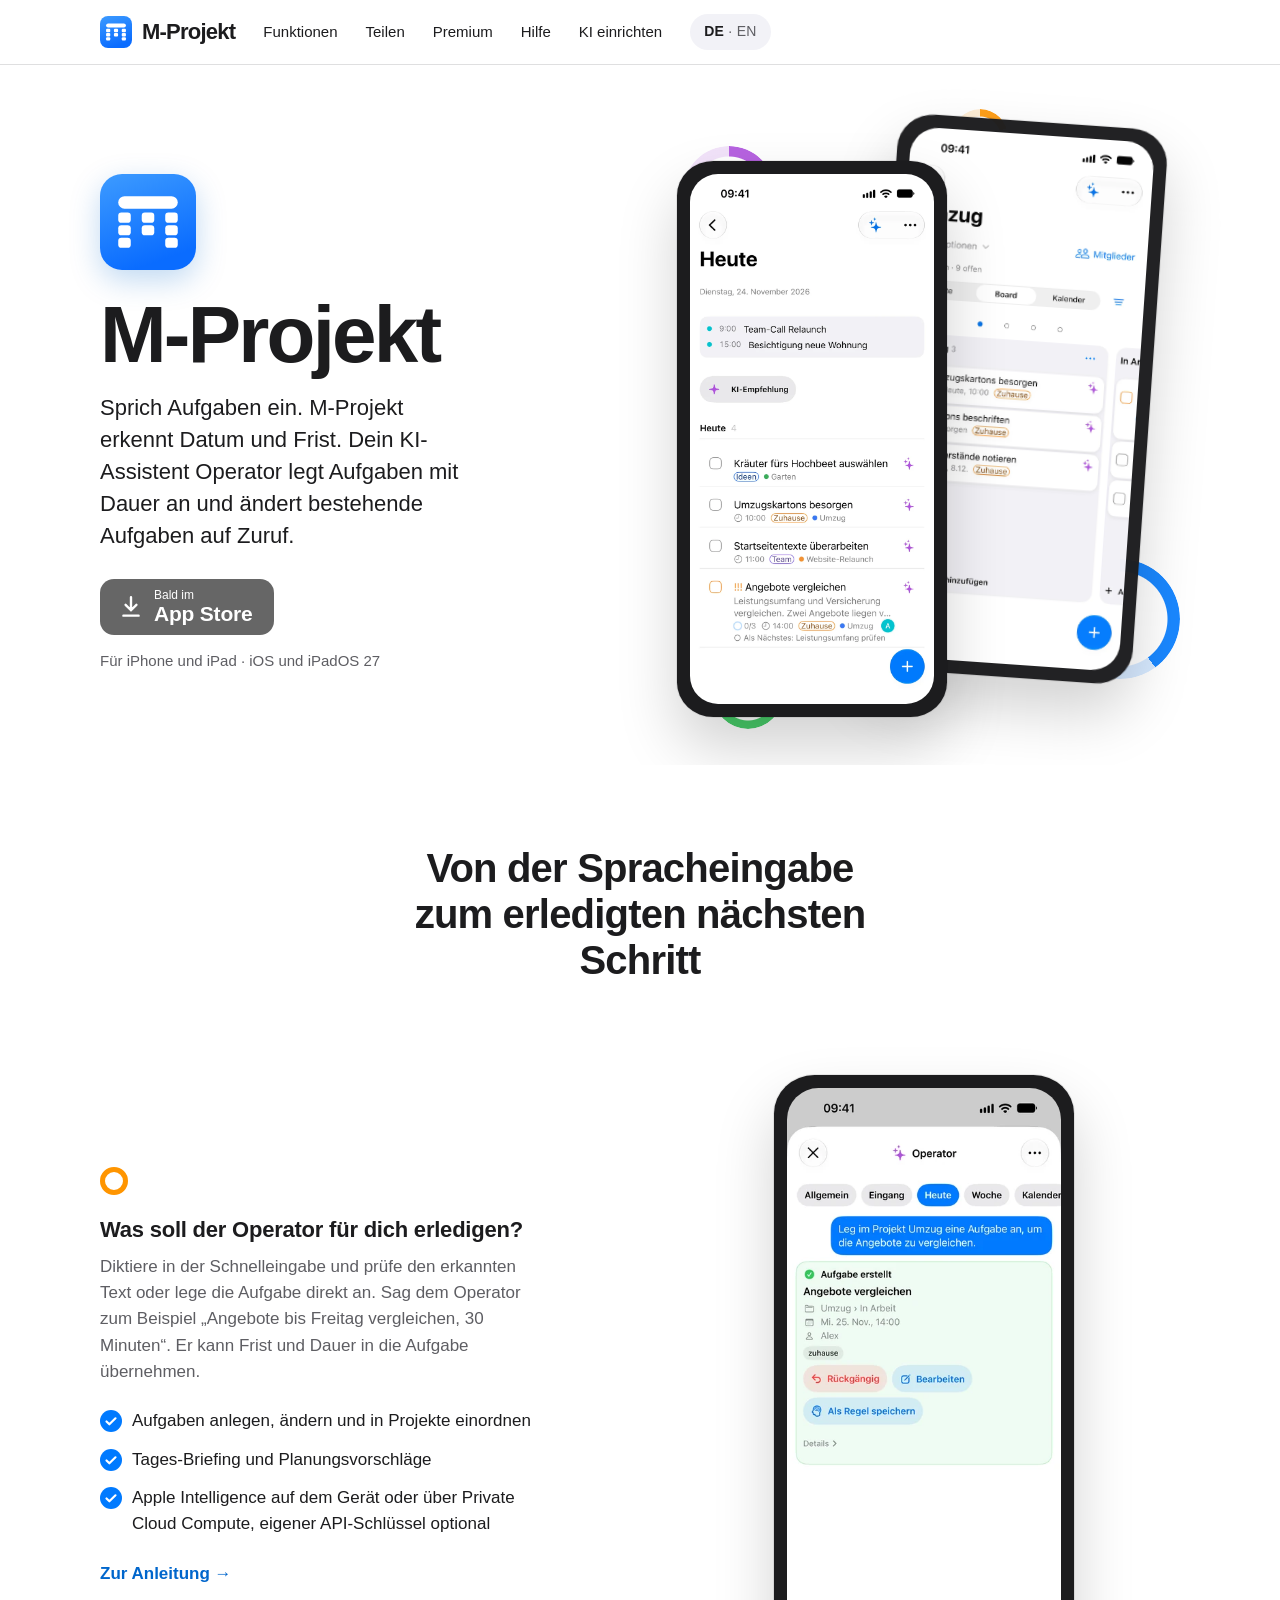
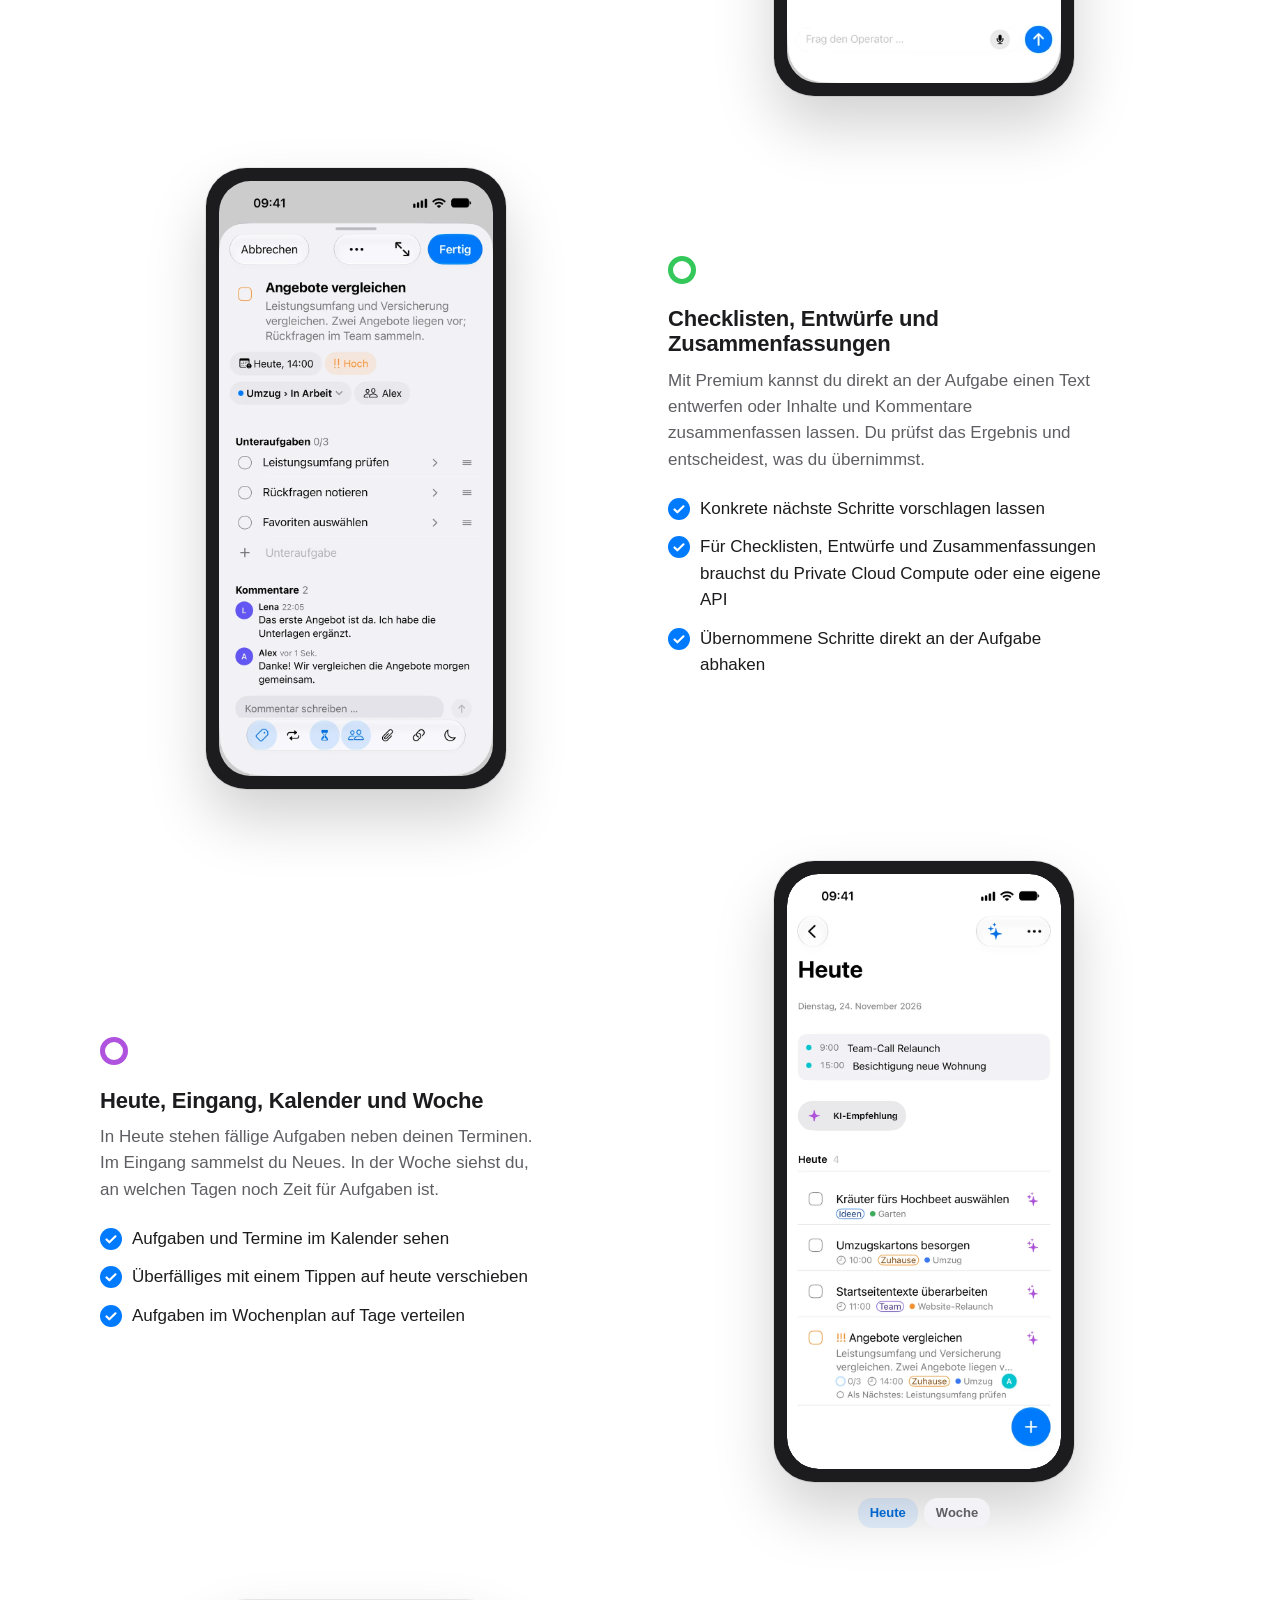
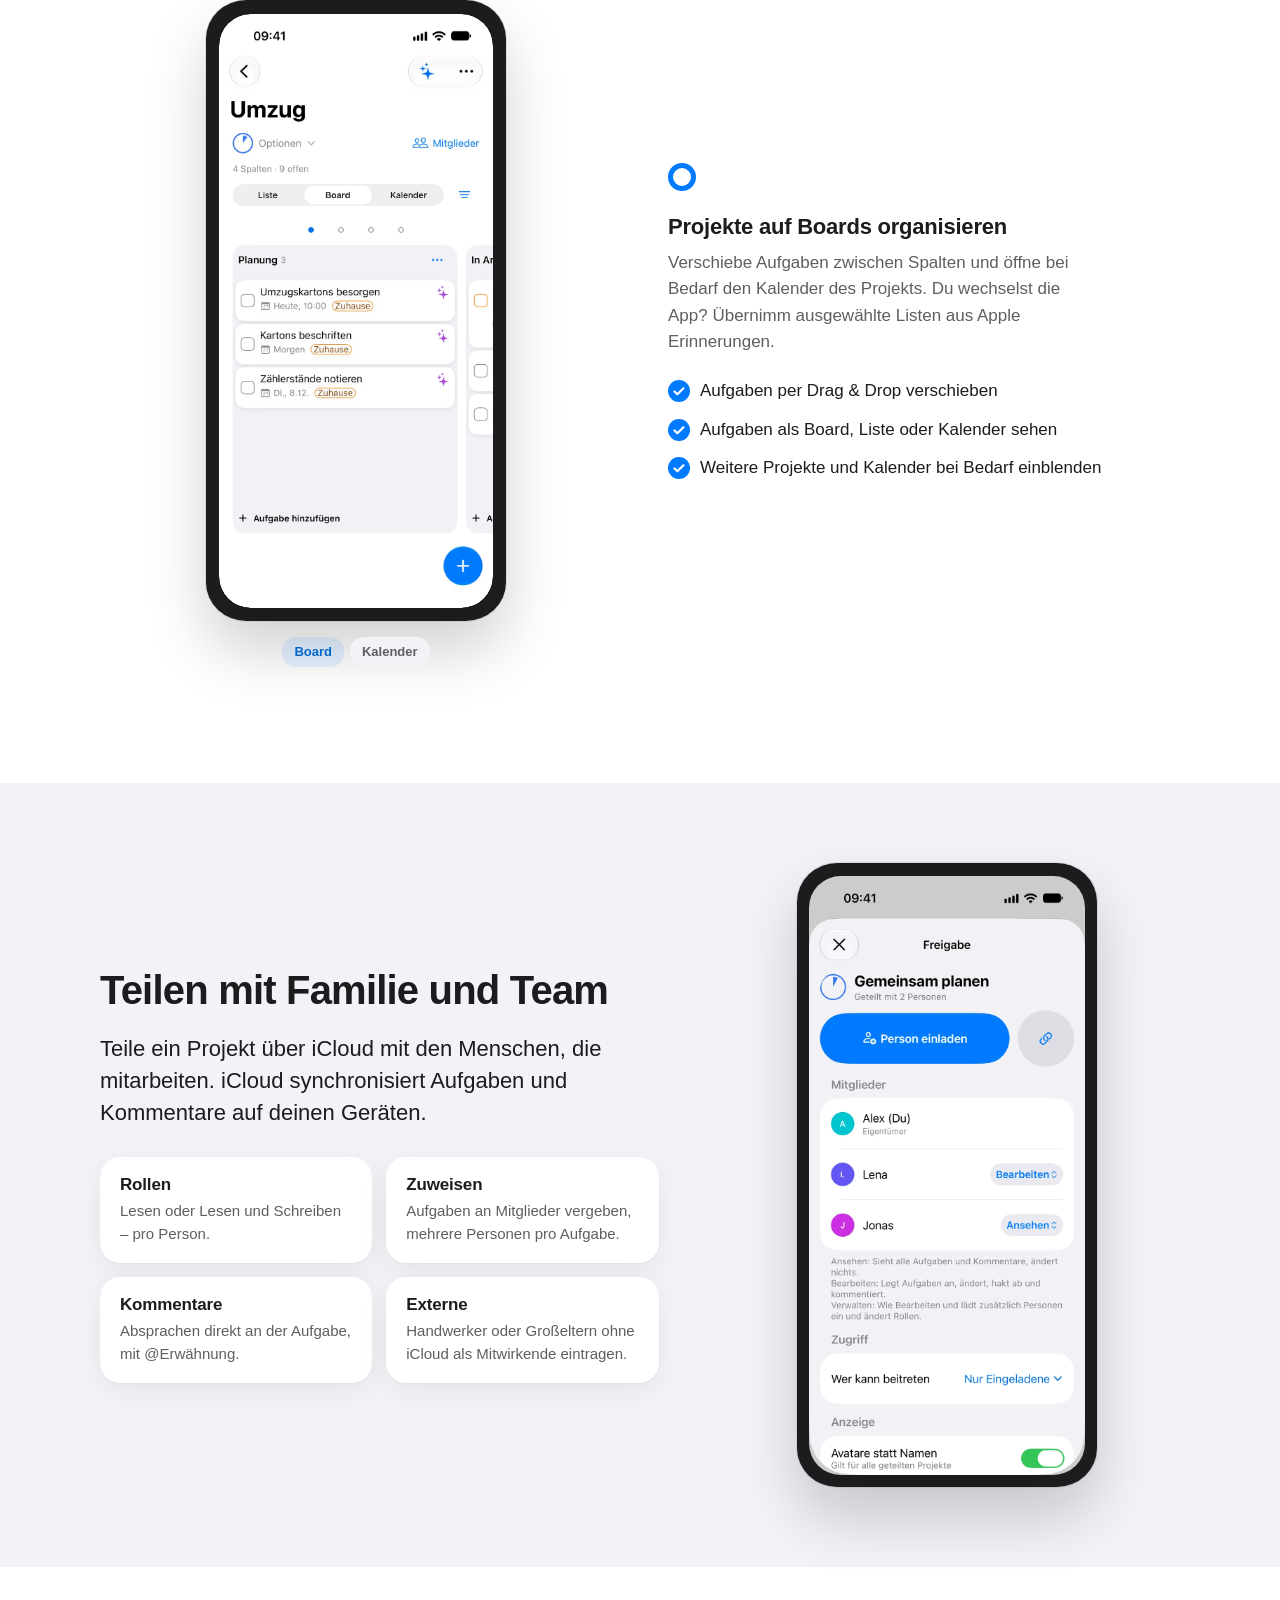
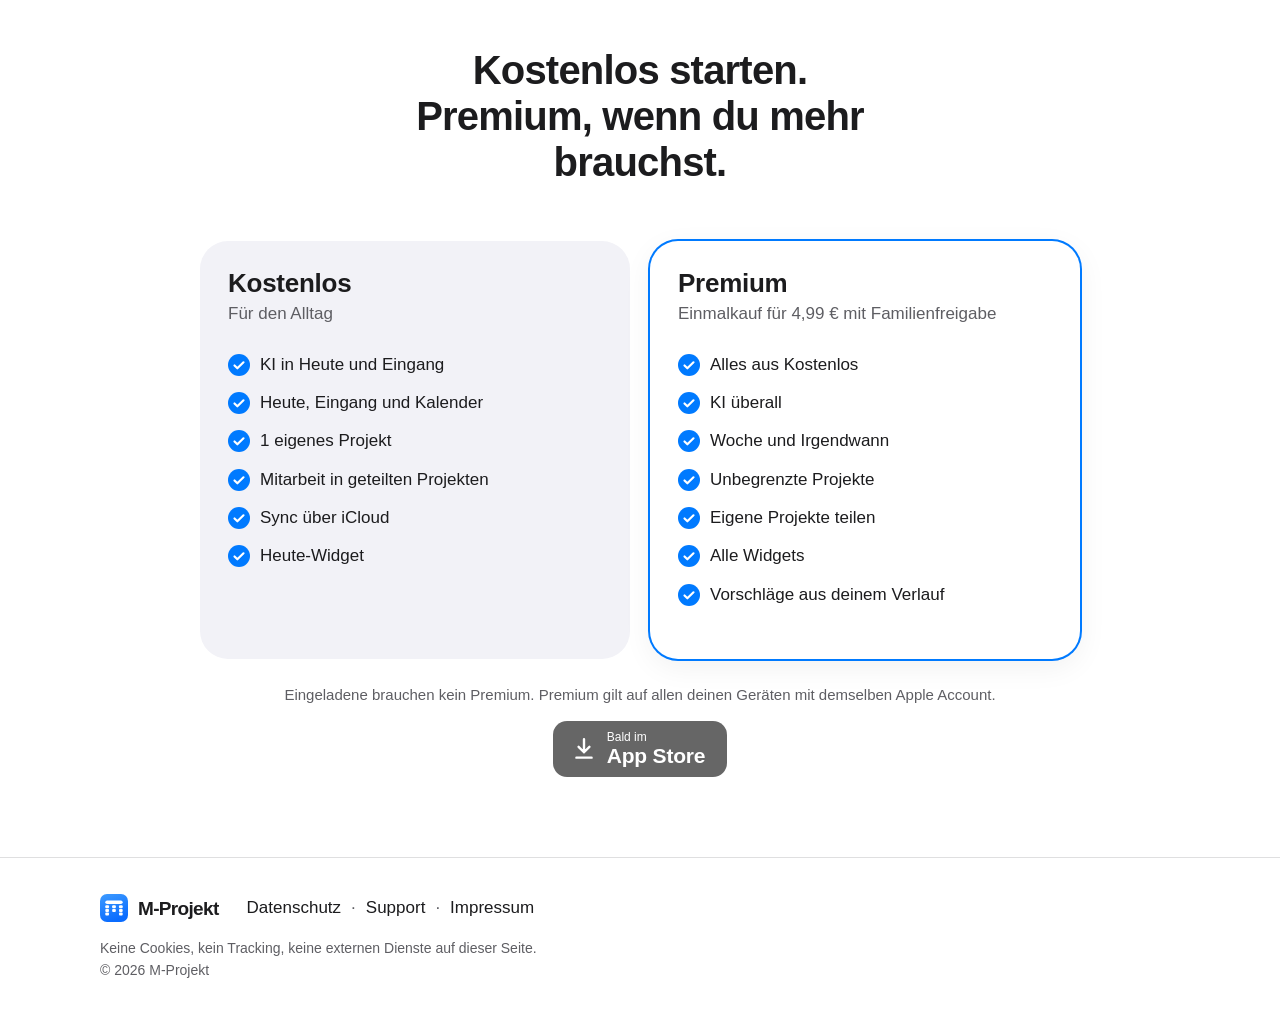
==== commit efc8e5df: "Operator auf der Werkbank-Website benennen Co-Authored-By: Claude Opus 5.5 <noreply@anthropic.com>" ====
--- a/index.html
+++ b/index.html
@@ -4,7 +4,7 @@
 <meta charset="utf-8">
 <meta name="viewport" content="width=device-width, initial-scale=1, viewport-fit=cover">
 <title>M-Projekt – Aufgaben diktieren und mit KI planen</title>
-<meta name="description" content="Sprich Aufgaben ein. M-Projekt erkennt Termine und Fristen. Der KI-Assistent legt Aufgaben mit Dauer an, ändert sie und entwirft Texte.">
+<meta name="description" content="Sprich Aufgaben ein. M-Projekt erkennt Termine und Fristen. Der Operator legt Aufgaben mit Dauer an, ändert sie und entwirft Texte.">
 <meta name="color-scheme" content="light dark">
 <meta name="theme-color" content="#ffffff" media="(prefers-color-scheme: light)">
 <meta name="theme-color" content="#000000" media="(prefers-color-scheme: dark)">
@@ -29,7 +29,7 @@
 <div class="hero-txt">
 <img class="hero-icon" src="assets/app-icon.svg" alt="" width="96" height="96">
 <h1 class="hero-wm"><span class="wm wm-xl">M-Projekt</span></h1>
-<p class="lead">Sprich Aufgaben ein. M-Projekt erkennt Datum und Frist. Der KI-Assistent legt Aufgaben mit Dauer an und ändert bestehende Aufgaben auf Zuruf.</p>
+<p class="lead">Sprich Aufgaben ein. M-Projekt erkennt Datum und Frist. Dein KI-Assistent Operator legt Aufgaben mit Dauer an und ändert bestehende Aufgaben auf Zuruf.</p>
 <div class="hero-cta"><span class="store soon" role="note" aria-label="M-Projekt: bald im App Store"><svg class="store-ic" viewBox="0 0 24 24" aria-hidden="true"><path d="M12 3v12m0 0l-5-5m5 5l5-5M5 20h14" fill="none" stroke="currentColor" stroke-width="2.2" stroke-linecap="round" stroke-linejoin="round"/></svg><span><small>Bald im</small><strong>App Store</strong></span></span></div>
 <p class="muted small">Für iPhone und iPad · iOS und iPadOS 27</p>
 </div>
@@ -40,8 +40,8 @@
 <div class="wrap">
 <h2 id="h-funktionen" class="sec-title">Von der Spracheingabe zum erledigten nächsten Schritt</h2>
 <article class="feat reveal" id="f-ki">
-<div class="feat-txt"><span class="ring-dot" style="--c:#ff9500" aria-hidden="true"></span><h3>Was soll die KI für dich erledigen?</h3><p>Diktiere in der Schnelleingabe und prüfe den erkannten Text oder lege die Aufgabe direkt an. Sag dem Assistenten zum Beispiel „Angebote bis Freitag vergleichen, 30 Minuten“. Er kann Frist und Dauer in die Aufgabe übernehmen.</p><ul class="ticks"><li><svg class="ck" viewBox="0 0 20 20" aria-hidden="true"><path d="M5 10.5l3.2 3.2L15 7" fill="none" stroke="currentColor" stroke-width="2.4" stroke-linecap="round" stroke-linejoin="round"/></svg>Aufgaben anlegen, ändern und in Projekte einordnen</li><li><svg class="ck" viewBox="0 0 20 20" aria-hidden="true"><path d="M5 10.5l3.2 3.2L15 7" fill="none" stroke="currentColor" stroke-width="2.4" stroke-linecap="round" stroke-linejoin="round"/></svg>Tages-Briefing und Planungsvorschläge</li><li><svg class="ck" viewBox="0 0 20 20" aria-hidden="true"><path d="M5 10.5l3.2 3.2L15 7" fill="none" stroke="currentColor" stroke-width="2.4" stroke-linecap="round" stroke-linejoin="round"/></svg>Apple Intelligence auf dem Gerät oder über Private Cloud Compute, eigener API-Schlüssel optional</li></ul><p><a class="link" href="ki-setup.html">Zur Anleitung →</a></p></div>
-<div class="feat-img"><figure class="phone "><picture><img src="assets/img/ki-vorschlag.webp" alt="KI-Assistent: Aus einer Frage ist eine Aufgabe entstanden, mit Rückgängig und Bearbeiten." width="402" height="874" loading="lazy" decoding="async"></picture></figure></div></article>
+<div class="feat-txt"><span class="ring-dot" style="--c:#ff9500" aria-hidden="true"></span><h3>Was soll der Operator für dich erledigen?</h3><p>Diktiere in der Schnelleingabe und prüfe den erkannten Text oder lege die Aufgabe direkt an. Sag dem Operator zum Beispiel „Angebote bis Freitag vergleichen, 30 Minuten“. Er kann Frist und Dauer in die Aufgabe übernehmen.</p><ul class="ticks"><li><svg class="ck" viewBox="0 0 20 20" aria-hidden="true"><path d="M5 10.5l3.2 3.2L15 7" fill="none" stroke="currentColor" stroke-width="2.4" stroke-linecap="round" stroke-linejoin="round"/></svg>Aufgaben anlegen, ändern und in Projekte einordnen</li><li><svg class="ck" viewBox="0 0 20 20" aria-hidden="true"><path d="M5 10.5l3.2 3.2L15 7" fill="none" stroke="currentColor" stroke-width="2.4" stroke-linecap="round" stroke-linejoin="round"/></svg>Tages-Briefing und Planungsvorschläge</li><li><svg class="ck" viewBox="0 0 20 20" aria-hidden="true"><path d="M5 10.5l3.2 3.2L15 7" fill="none" stroke="currentColor" stroke-width="2.4" stroke-linecap="round" stroke-linejoin="round"/></svg>Apple Intelligence auf dem Gerät oder über Private Cloud Compute, eigener API-Schlüssel optional</li></ul><p><a class="link" href="ki-setup.html">Zur Anleitung →</a></p></div>
+<div class="feat-img"><figure class="phone "><picture><img src="assets/img/ki-vorschlag.webp" alt="Operator hat eine Aufgabe angelegt, mit Rückgängig und Bearbeiten." width="402" height="874" loading="lazy" decoding="async"></picture></figure></div></article>
 <article class="feat reveal rev" id="f-unteraufgaben">
 <div class="feat-txt"><span class="ring-dot" style="--c:#34c759" aria-hidden="true"></span><h3>Checklisten, Entwürfe und Zusammenfassungen</h3><p>Mit Premium kannst du direkt an der Aufgabe einen Text entwerfen oder Inhalte und Kommentare zusammenfassen lassen. Du prüfst das Ergebnis und entscheidest, was du übernimmst.</p><ul class="ticks"><li><svg class="ck" viewBox="0 0 20 20" aria-hidden="true"><path d="M5 10.5l3.2 3.2L15 7" fill="none" stroke="currentColor" stroke-width="2.4" stroke-linecap="round" stroke-linejoin="round"/></svg>Konkrete nächste Schritte vorschlagen lassen</li><li><svg class="ck" viewBox="0 0 20 20" aria-hidden="true"><path d="M5 10.5l3.2 3.2L15 7" fill="none" stroke="currentColor" stroke-width="2.4" stroke-linecap="round" stroke-linejoin="round"/></svg>Für Checklisten, Entwürfe und Zusammenfassungen brauchst du Private Cloud Compute oder eine eigene API</li><li><svg class="ck" viewBox="0 0 20 20" aria-hidden="true"><path d="M5 10.5l3.2 3.2L15 7" fill="none" stroke="currentColor" stroke-width="2.4" stroke-linecap="round" stroke-linejoin="round"/></svg>Übernommene Schritte direkt an der Aufgabe abhaken</li></ul></div>
 <div class="feat-img"><figure class="phone "><picture><source srcset="assets/img/unteraufgaben-dark.webp" media="(prefers-color-scheme: dark)"><img src="assets/img/unteraufgaben.webp" alt="Eine geöffnete Aufgabe mit drei Unteraufgaben und Kommentaren." width="402" height="874" loading="lazy" decoding="async"></picture></figure></div></article>
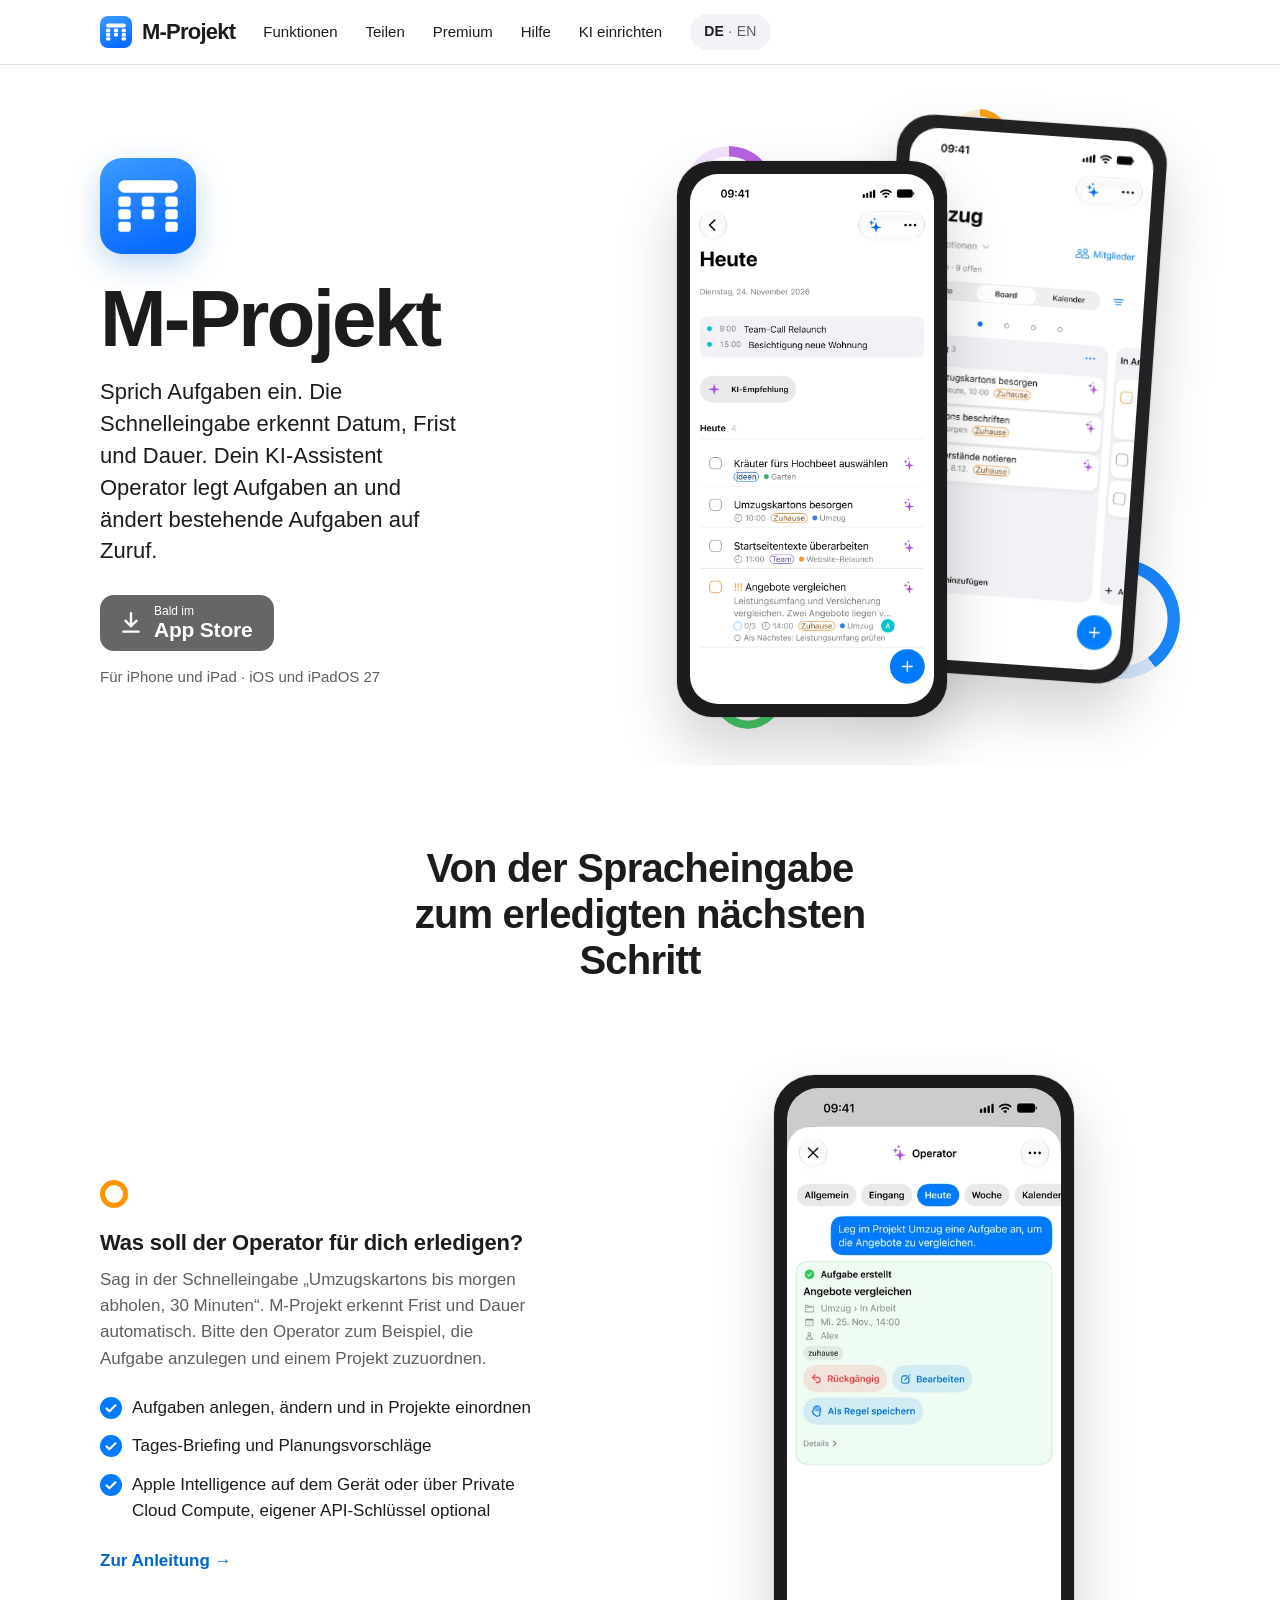
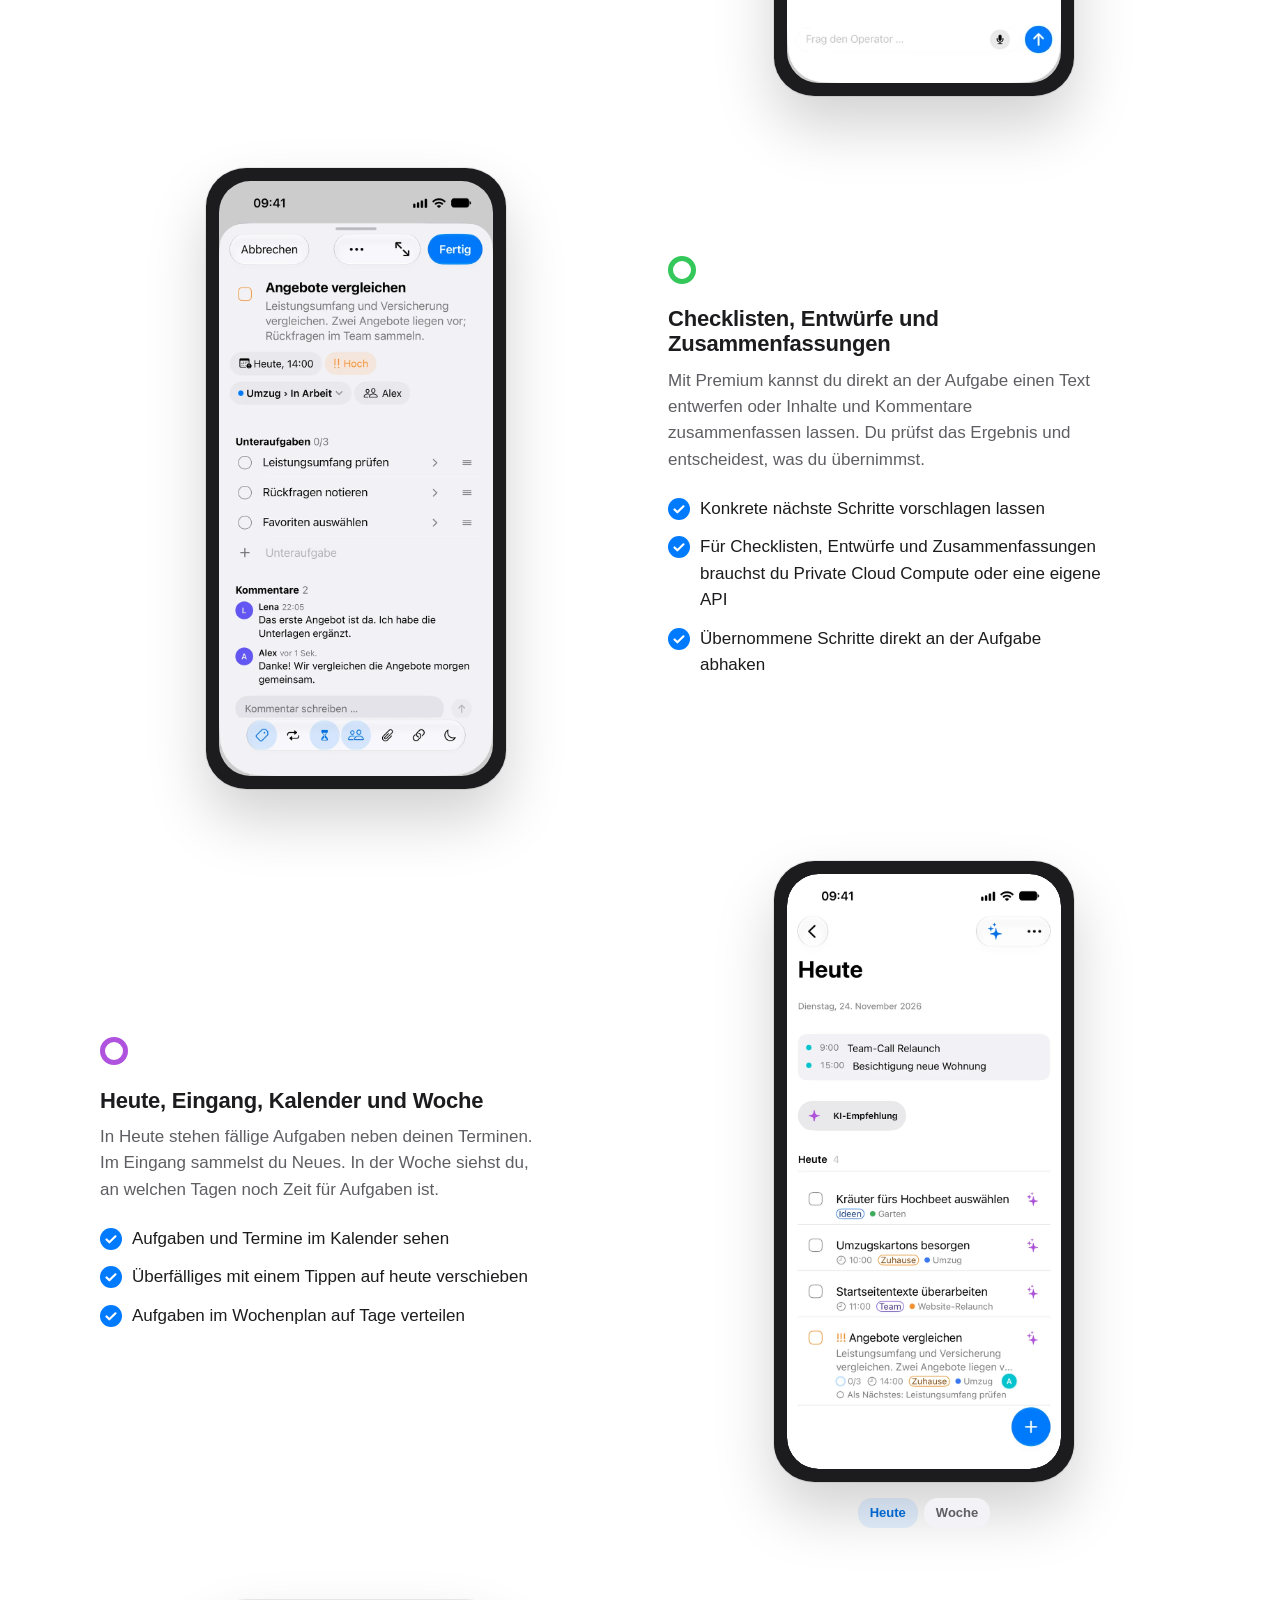
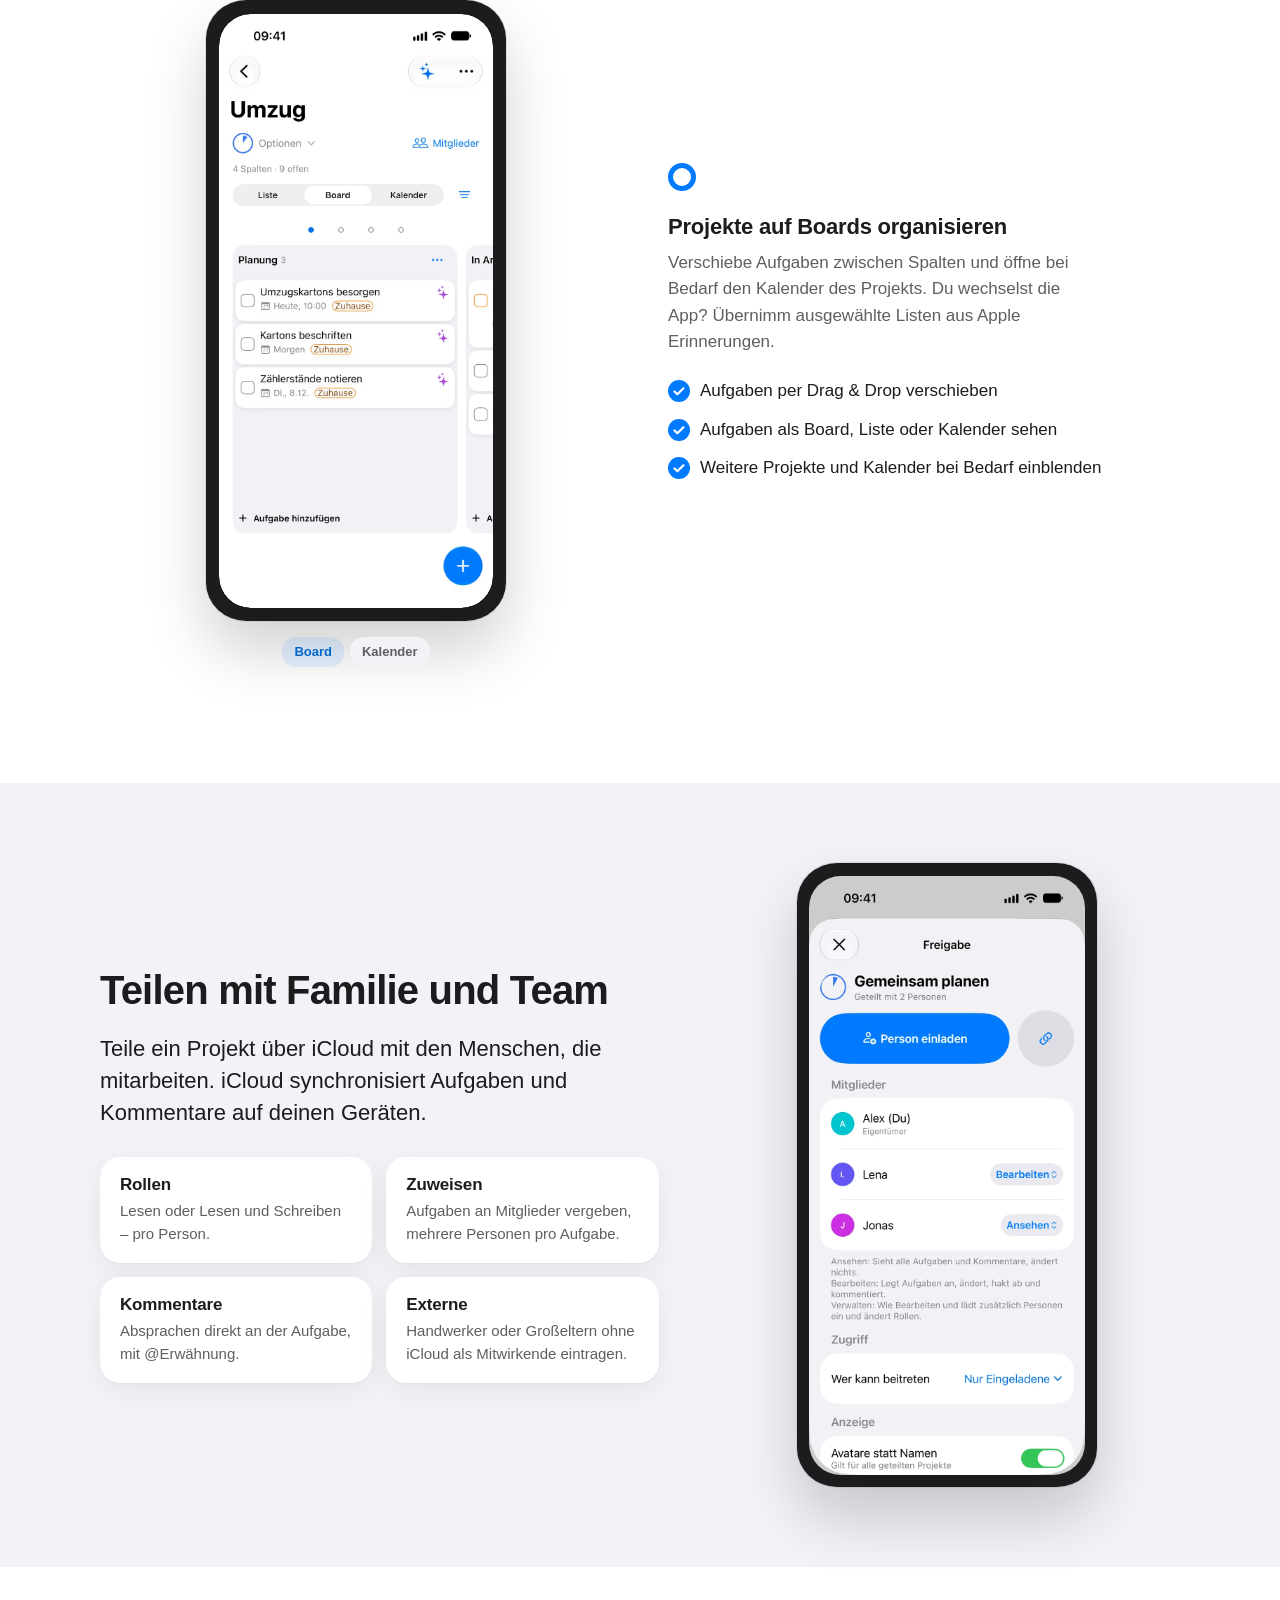
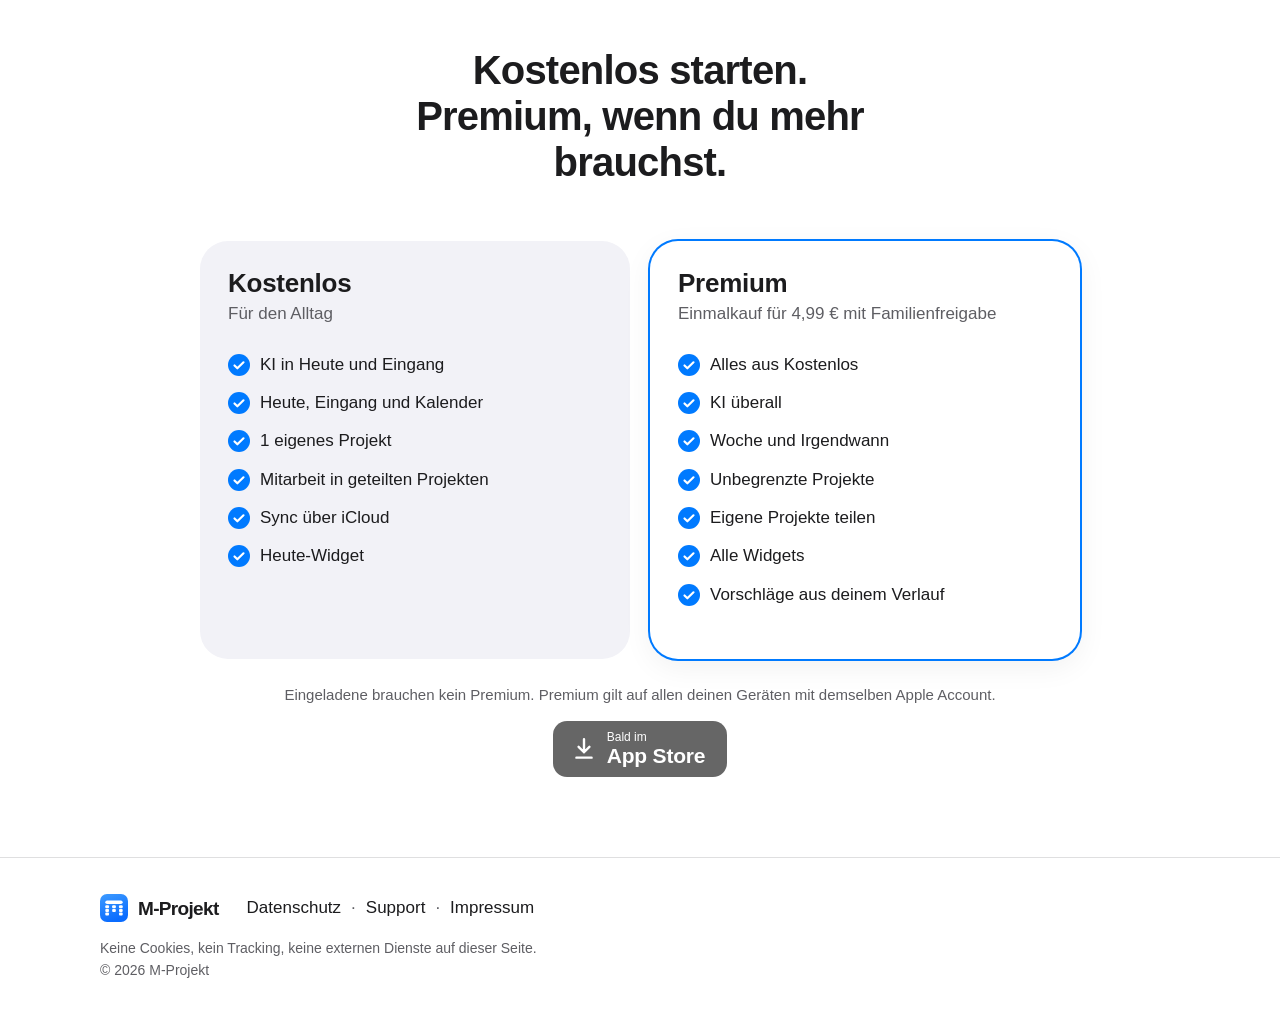
==== commit a6574c6e: "Automatisch erkannte Dauer auf der Website erklären Co-Authored-By: Claude Opus 5.5 <noreply@anthrop" ====
--- a/index.html
+++ b/index.html
@@ -4,7 +4,7 @@
 <meta charset="utf-8">
 <meta name="viewport" content="width=device-width, initial-scale=1, viewport-fit=cover">
 <title>M-Projekt – Aufgaben diktieren und mit KI planen</title>
-<meta name="description" content="Sprich Aufgaben ein. M-Projekt erkennt Termine und Fristen. Der Operator legt Aufgaben mit Dauer an, ändert sie und entwirft Texte.">
+<meta name="description" content="Sprich Aufgaben ein. Die Schnelleingabe erkennt Datum, Frist und Dauer. Der Operator legt Aufgaben an, ändert sie und entwirft Texte.">
 <meta name="color-scheme" content="light dark">
 <meta name="theme-color" content="#ffffff" media="(prefers-color-scheme: light)">
 <meta name="theme-color" content="#000000" media="(prefers-color-scheme: dark)">
@@ -29,7 +29,7 @@
 <div class="hero-txt">
 <img class="hero-icon" src="assets/app-icon.svg" alt="" width="96" height="96">
 <h1 class="hero-wm"><span class="wm wm-xl">M-Projekt</span></h1>
-<p class="lead">Sprich Aufgaben ein. M-Projekt erkennt Datum und Frist. Dein KI-Assistent Operator legt Aufgaben mit Dauer an und ändert bestehende Aufgaben auf Zuruf.</p>
+<p class="lead">Sprich Aufgaben ein. Die Schnelleingabe erkennt Datum, Frist und Dauer. Dein KI-Assistent Operator legt Aufgaben an und ändert bestehende Aufgaben auf Zuruf.</p>
 <div class="hero-cta"><span class="store soon" role="note" aria-label="M-Projekt: bald im App Store"><svg class="store-ic" viewBox="0 0 24 24" aria-hidden="true"><path d="M12 3v12m0 0l-5-5m5 5l5-5M5 20h14" fill="none" stroke="currentColor" stroke-width="2.2" stroke-linecap="round" stroke-linejoin="round"/></svg><span><small>Bald im</small><strong>App Store</strong></span></span></div>
 <p class="muted small">Für iPhone und iPad · iOS und iPadOS 27</p>
 </div>
@@ -40,7 +40,7 @@
 <div class="wrap">
 <h2 id="h-funktionen" class="sec-title">Von der Spracheingabe zum erledigten nächsten Schritt</h2>
 <article class="feat reveal" id="f-ki">
-<div class="feat-txt"><span class="ring-dot" style="--c:#ff9500" aria-hidden="true"></span><h3>Was soll der Operator für dich erledigen?</h3><p>Diktiere in der Schnelleingabe und prüfe den erkannten Text oder lege die Aufgabe direkt an. Sag dem Operator zum Beispiel „Angebote bis Freitag vergleichen, 30 Minuten“. Er kann Frist und Dauer in die Aufgabe übernehmen.</p><ul class="ticks"><li><svg class="ck" viewBox="0 0 20 20" aria-hidden="true"><path d="M5 10.5l3.2 3.2L15 7" fill="none" stroke="currentColor" stroke-width="2.4" stroke-linecap="round" stroke-linejoin="round"/></svg>Aufgaben anlegen, ändern und in Projekte einordnen</li><li><svg class="ck" viewBox="0 0 20 20" aria-hidden="true"><path d="M5 10.5l3.2 3.2L15 7" fill="none" stroke="currentColor" stroke-width="2.4" stroke-linecap="round" stroke-linejoin="round"/></svg>Tages-Briefing und Planungsvorschläge</li><li><svg class="ck" viewBox="0 0 20 20" aria-hidden="true"><path d="M5 10.5l3.2 3.2L15 7" fill="none" stroke="currentColor" stroke-width="2.4" stroke-linecap="round" stroke-linejoin="round"/></svg>Apple Intelligence auf dem Gerät oder über Private Cloud Compute, eigener API-Schlüssel optional</li></ul><p><a class="link" href="ki-setup.html">Zur Anleitung →</a></p></div>
+<div class="feat-txt"><span class="ring-dot" style="--c:#ff9500" aria-hidden="true"></span><h3>Was soll der Operator für dich erledigen?</h3><p>Sag in der Schnelleingabe „Umzugskartons bis morgen abholen, 30 Minuten“. M-Projekt erkennt Frist und Dauer automatisch. Bitte den Operator zum Beispiel, die Aufgabe anzulegen und einem Projekt zuzuordnen.</p><ul class="ticks"><li><svg class="ck" viewBox="0 0 20 20" aria-hidden="true"><path d="M5 10.5l3.2 3.2L15 7" fill="none" stroke="currentColor" stroke-width="2.4" stroke-linecap="round" stroke-linejoin="round"/></svg>Aufgaben anlegen, ändern und in Projekte einordnen</li><li><svg class="ck" viewBox="0 0 20 20" aria-hidden="true"><path d="M5 10.5l3.2 3.2L15 7" fill="none" stroke="currentColor" stroke-width="2.4" stroke-linecap="round" stroke-linejoin="round"/></svg>Tages-Briefing und Planungsvorschläge</li><li><svg class="ck" viewBox="0 0 20 20" aria-hidden="true"><path d="M5 10.5l3.2 3.2L15 7" fill="none" stroke="currentColor" stroke-width="2.4" stroke-linecap="round" stroke-linejoin="round"/></svg>Apple Intelligence auf dem Gerät oder über Private Cloud Compute, eigener API-Schlüssel optional</li></ul><p><a class="link" href="ki-setup.html">Zur Anleitung →</a></p></div>
 <div class="feat-img"><figure class="phone "><picture><img src="assets/img/ki-vorschlag.webp" alt="Operator hat eine Aufgabe angelegt, mit Rückgängig und Bearbeiten." width="402" height="874" loading="lazy" decoding="async"></picture></figure></div></article>
 <article class="feat reveal rev" id="f-unteraufgaben">
 <div class="feat-txt"><span class="ring-dot" style="--c:#34c759" aria-hidden="true"></span><h3>Checklisten, Entwürfe und Zusammenfassungen</h3><p>Mit Premium kannst du direkt an der Aufgabe einen Text entwerfen oder Inhalte und Kommentare zusammenfassen lassen. Du prüfst das Ergebnis und entscheidest, was du übernimmst.</p><ul class="ticks"><li><svg class="ck" viewBox="0 0 20 20" aria-hidden="true"><path d="M5 10.5l3.2 3.2L15 7" fill="none" stroke="currentColor" stroke-width="2.4" stroke-linecap="round" stroke-linejoin="round"/></svg>Konkrete nächste Schritte vorschlagen lassen</li><li><svg class="ck" viewBox="0 0 20 20" aria-hidden="true"><path d="M5 10.5l3.2 3.2L15 7" fill="none" stroke="currentColor" stroke-width="2.4" stroke-linecap="round" stroke-linejoin="round"/></svg>Für Checklisten, Entwürfe und Zusammenfassungen brauchst du Private Cloud Compute oder eine eigene API</li><li><svg class="ck" viewBox="0 0 20 20" aria-hidden="true"><path d="M5 10.5l3.2 3.2L15 7" fill="none" stroke="currentColor" stroke-width="2.4" stroke-linecap="round" stroke-linejoin="round"/></svg>Übernommene Schritte direkt an der Aufgabe abhaken</li></ul></div>
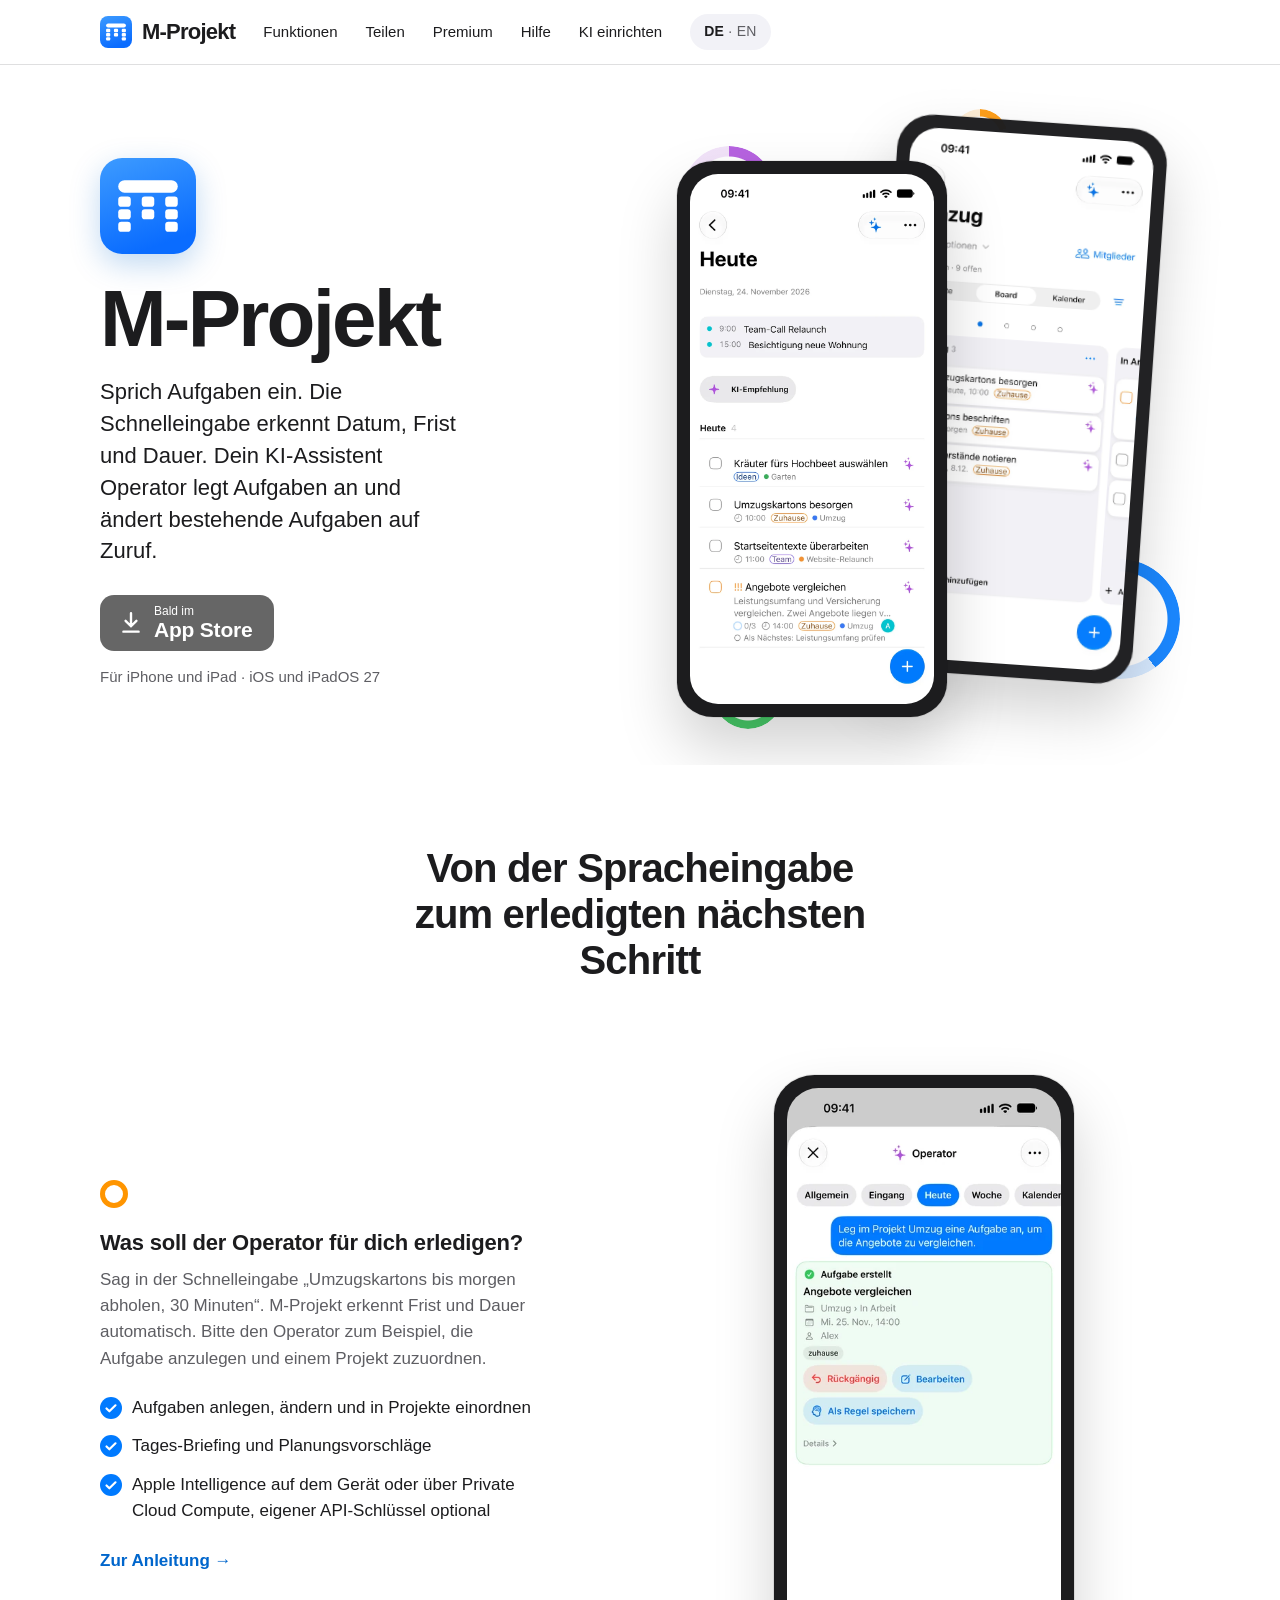
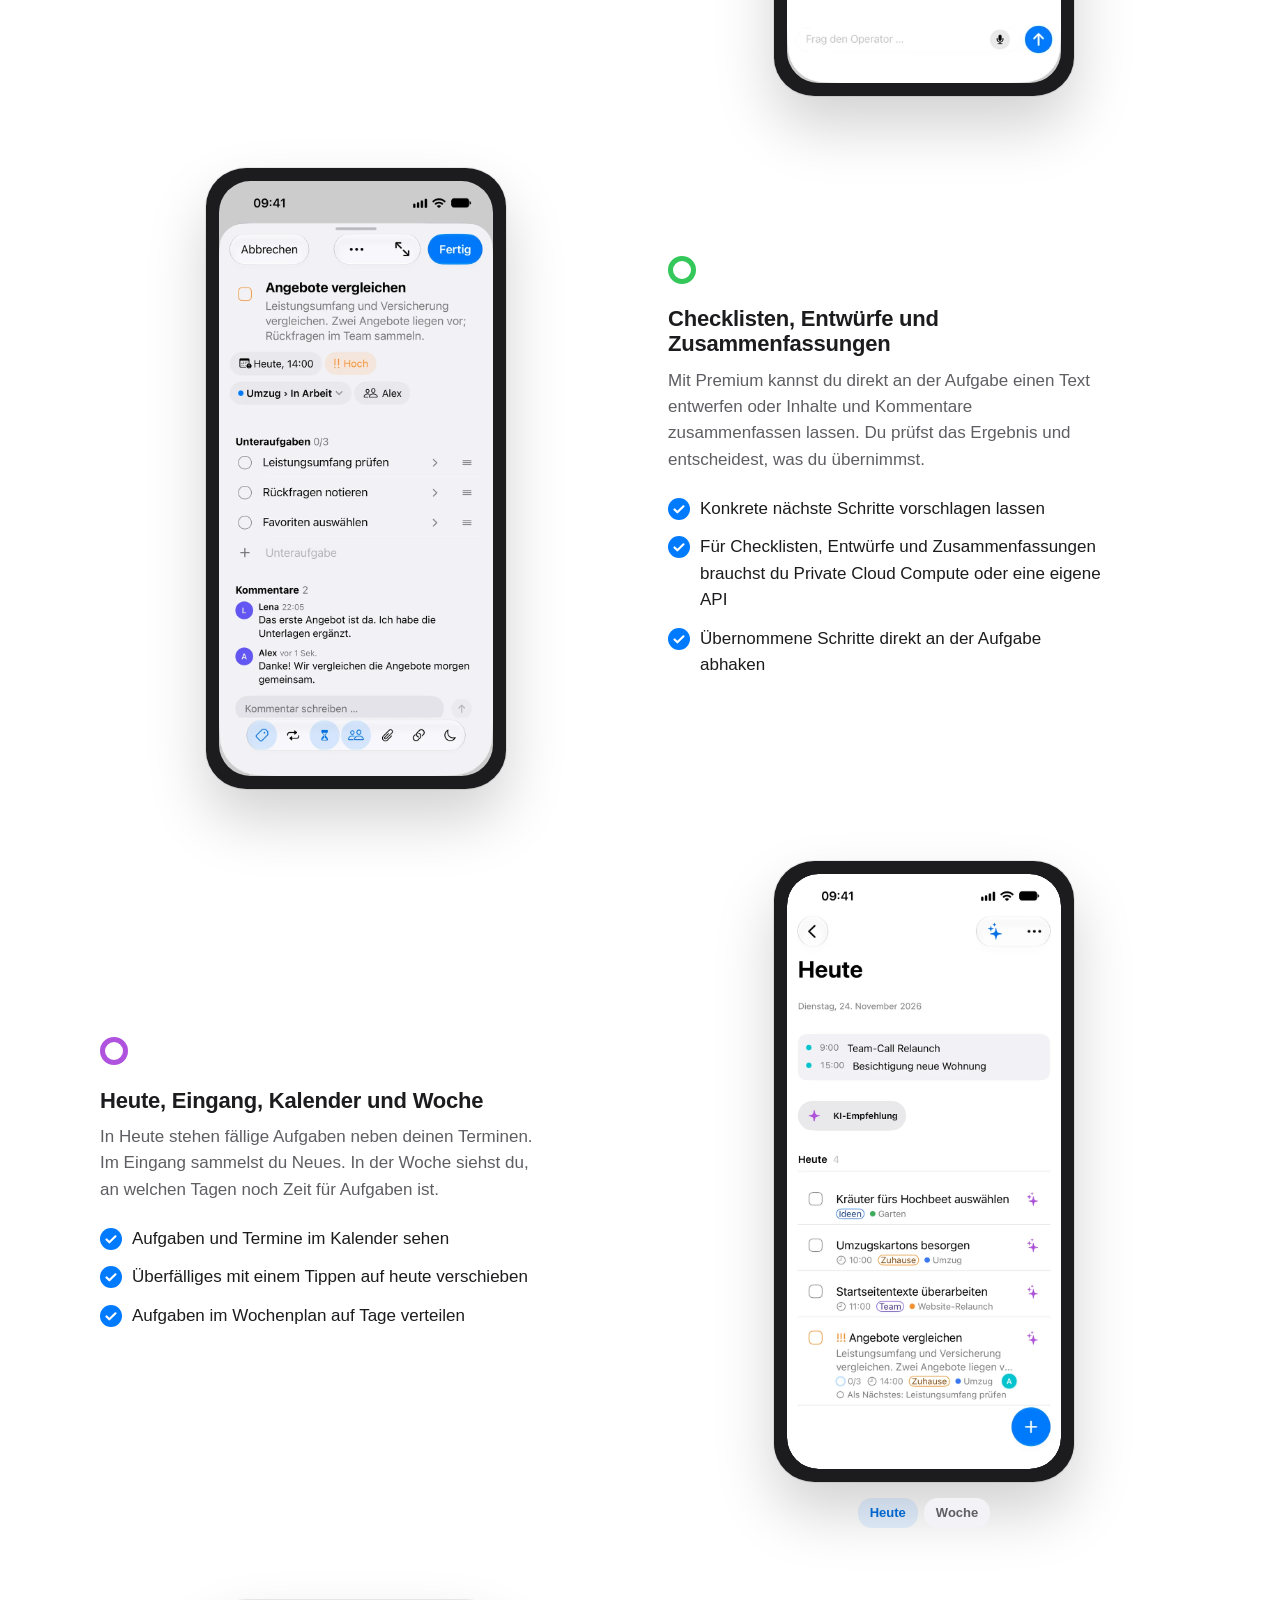
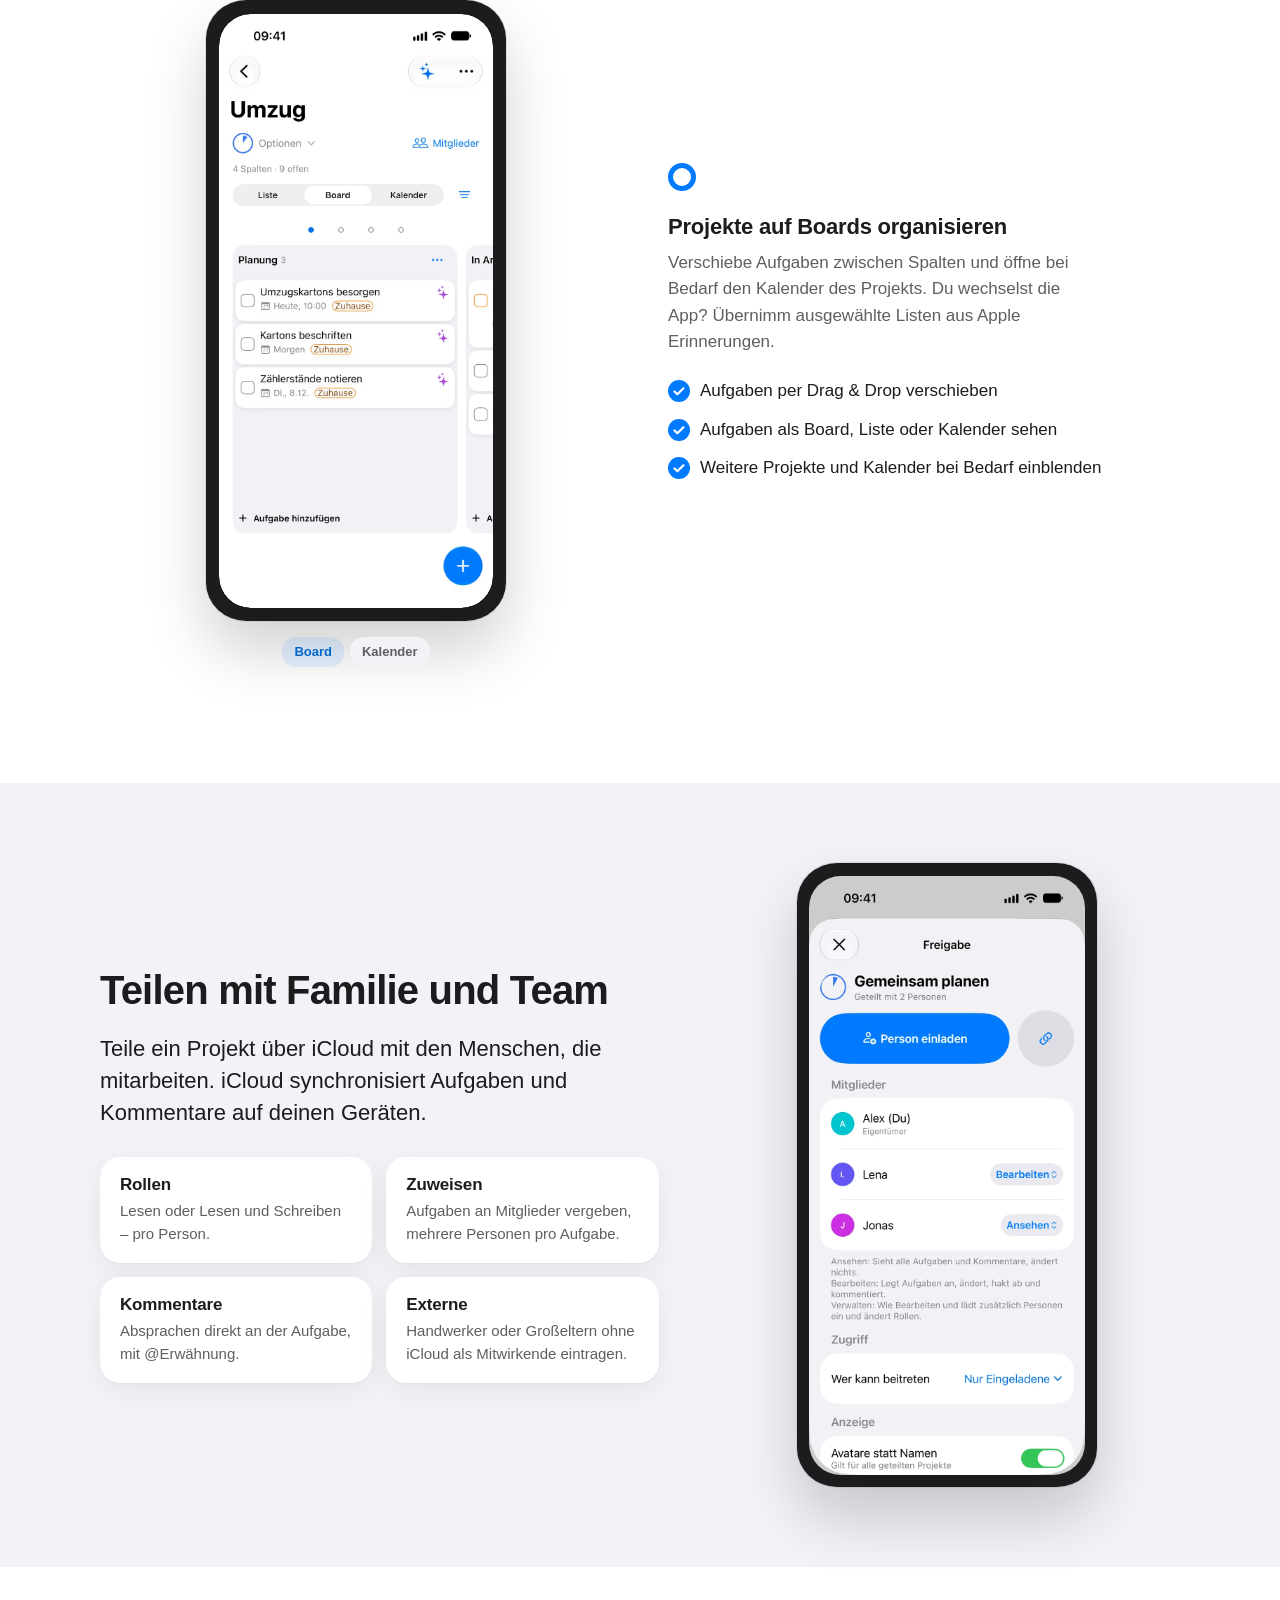
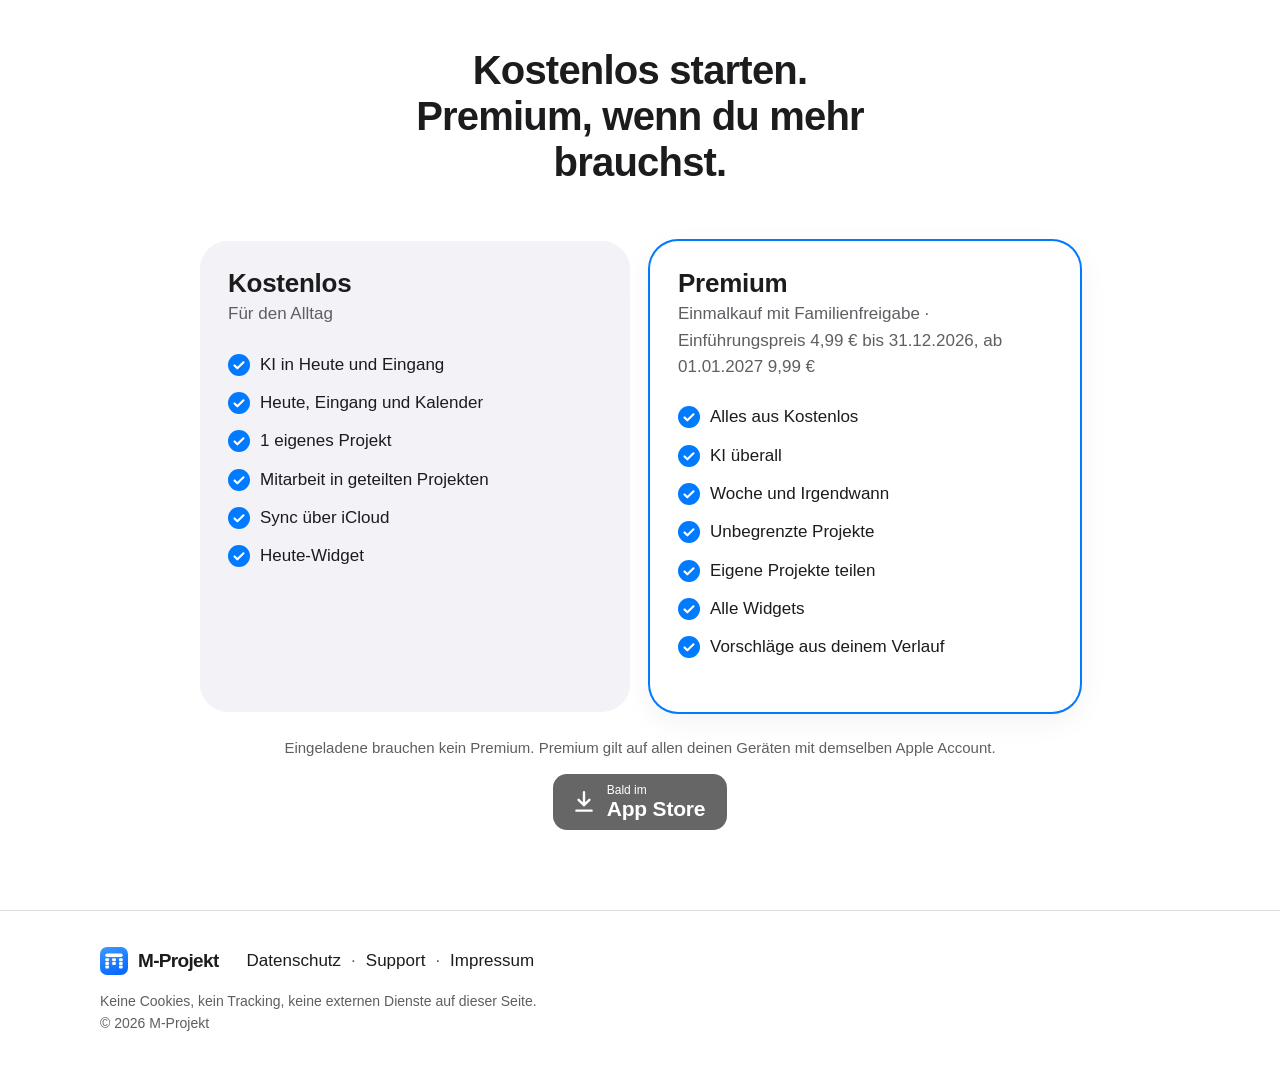
==== commit bd75da65: "Premium: Einführungspreis 4,99 € bis 31.12.2026, ab 01.01.2027 9,99 €; englisch ohne festen Dollarpr" ====
--- a/index.html
+++ b/index.html
@@ -64,7 +64,7 @@
 <h2 id="h-premium" class="sec-title">Kostenlos starten. Premium, wenn du mehr brauchst.</h2>
 <div class="plans">
 <div class="plan reveal"><h3>Kostenlos</h3><p class="muted">Für den Alltag</p><ul class="ticks"><li><svg class="ck" viewBox="0 0 20 20" aria-hidden="true"><path d="M5 10.5l3.2 3.2L15 7" fill="none" stroke="currentColor" stroke-width="2.4" stroke-linecap="round" stroke-linejoin="round"/></svg>KI in Heute und Eingang</li><li><svg class="ck" viewBox="0 0 20 20" aria-hidden="true"><path d="M5 10.5l3.2 3.2L15 7" fill="none" stroke="currentColor" stroke-width="2.4" stroke-linecap="round" stroke-linejoin="round"/></svg>Heute, Eingang und Kalender</li><li><svg class="ck" viewBox="0 0 20 20" aria-hidden="true"><path d="M5 10.5l3.2 3.2L15 7" fill="none" stroke="currentColor" stroke-width="2.4" stroke-linecap="round" stroke-linejoin="round"/></svg>1 eigenes Projekt</li><li><svg class="ck" viewBox="0 0 20 20" aria-hidden="true"><path d="M5 10.5l3.2 3.2L15 7" fill="none" stroke="currentColor" stroke-width="2.4" stroke-linecap="round" stroke-linejoin="round"/></svg>Mitarbeit in geteilten Projekten</li><li><svg class="ck" viewBox="0 0 20 20" aria-hidden="true"><path d="M5 10.5l3.2 3.2L15 7" fill="none" stroke="currentColor" stroke-width="2.4" stroke-linecap="round" stroke-linejoin="round"/></svg>Sync über iCloud</li><li><svg class="ck" viewBox="0 0 20 20" aria-hidden="true"><path d="M5 10.5l3.2 3.2L15 7" fill="none" stroke="currentColor" stroke-width="2.4" stroke-linecap="round" stroke-linejoin="round"/></svg>Heute-Widget</li></ul></div>
-<div class="plan pro reveal" style="--d:120ms"><h3>Premium</h3><p class="muted">Einmalkauf für 4,99 € mit Familienfreigabe</p><ul class="ticks"><li><svg class="ck" viewBox="0 0 20 20" aria-hidden="true"><path d="M5 10.5l3.2 3.2L15 7" fill="none" stroke="currentColor" stroke-width="2.4" stroke-linecap="round" stroke-linejoin="round"/></svg>Alles aus Kostenlos</li><li><svg class="ck" viewBox="0 0 20 20" aria-hidden="true"><path d="M5 10.5l3.2 3.2L15 7" fill="none" stroke="currentColor" stroke-width="2.4" stroke-linecap="round" stroke-linejoin="round"/></svg>KI überall</li><li><svg class="ck" viewBox="0 0 20 20" aria-hidden="true"><path d="M5 10.5l3.2 3.2L15 7" fill="none" stroke="currentColor" stroke-width="2.4" stroke-linecap="round" stroke-linejoin="round"/></svg>Woche und Irgendwann</li><li><svg class="ck" viewBox="0 0 20 20" aria-hidden="true"><path d="M5 10.5l3.2 3.2L15 7" fill="none" stroke="currentColor" stroke-width="2.4" stroke-linecap="round" stroke-linejoin="round"/></svg>Unbegrenzte Projekte</li><li><svg class="ck" viewBox="0 0 20 20" aria-hidden="true"><path d="M5 10.5l3.2 3.2L15 7" fill="none" stroke="currentColor" stroke-width="2.4" stroke-linecap="round" stroke-linejoin="round"/></svg>Eigene Projekte teilen</li><li><svg class="ck" viewBox="0 0 20 20" aria-hidden="true"><path d="M5 10.5l3.2 3.2L15 7" fill="none" stroke="currentColor" stroke-width="2.4" stroke-linecap="round" stroke-linejoin="round"/></svg>Alle Widgets</li><li><svg class="ck" viewBox="0 0 20 20" aria-hidden="true"><path d="M5 10.5l3.2 3.2L15 7" fill="none" stroke="currentColor" stroke-width="2.4" stroke-linecap="round" stroke-linejoin="round"/></svg>Vorschläge aus deinem Verlauf</li></ul></div>
+<div class="plan pro reveal" style="--d:120ms"><h3>Premium</h3><p class="muted">Einmalkauf mit Familienfreigabe · Einführungspreis 4,99 € bis 31.12.2026, ab 01.01.2027 9,99 €</p><ul class="ticks"><li><svg class="ck" viewBox="0 0 20 20" aria-hidden="true"><path d="M5 10.5l3.2 3.2L15 7" fill="none" stroke="currentColor" stroke-width="2.4" stroke-linecap="round" stroke-linejoin="round"/></svg>Alles aus Kostenlos</li><li><svg class="ck" viewBox="0 0 20 20" aria-hidden="true"><path d="M5 10.5l3.2 3.2L15 7" fill="none" stroke="currentColor" stroke-width="2.4" stroke-linecap="round" stroke-linejoin="round"/></svg>KI überall</li><li><svg class="ck" viewBox="0 0 20 20" aria-hidden="true"><path d="M5 10.5l3.2 3.2L15 7" fill="none" stroke="currentColor" stroke-width="2.4" stroke-linecap="round" stroke-linejoin="round"/></svg>Woche und Irgendwann</li><li><svg class="ck" viewBox="0 0 20 20" aria-hidden="true"><path d="M5 10.5l3.2 3.2L15 7" fill="none" stroke="currentColor" stroke-width="2.4" stroke-linecap="round" stroke-linejoin="round"/></svg>Unbegrenzte Projekte</li><li><svg class="ck" viewBox="0 0 20 20" aria-hidden="true"><path d="M5 10.5l3.2 3.2L15 7" fill="none" stroke="currentColor" stroke-width="2.4" stroke-linecap="round" stroke-linejoin="round"/></svg>Eigene Projekte teilen</li><li><svg class="ck" viewBox="0 0 20 20" aria-hidden="true"><path d="M5 10.5l3.2 3.2L15 7" fill="none" stroke="currentColor" stroke-width="2.4" stroke-linecap="round" stroke-linejoin="round"/></svg>Alle Widgets</li><li><svg class="ck" viewBox="0 0 20 20" aria-hidden="true"><path d="M5 10.5l3.2 3.2L15 7" fill="none" stroke="currentColor" stroke-width="2.4" stroke-linecap="round" stroke-linejoin="round"/></svg>Vorschläge aus deinem Verlauf</li></ul></div>
 </div>
 <p class="muted center small">Eingeladene brauchen kein Premium. Premium gilt auf allen deinen Geräten mit demselben Apple Account.</p>
 <div class="center"><span class="store soon" role="note" aria-label="M-Projekt: bald im App Store"><svg class="store-ic" viewBox="0 0 24 24" aria-hidden="true"><path d="M12 3v12m0 0l-5-5m5 5l5-5M5 20h14" fill="none" stroke="currentColor" stroke-width="2.2" stroke-linecap="round" stroke-linejoin="round"/></svg><span><small>Bald im</small><strong>App Store</strong></span></span></div>
